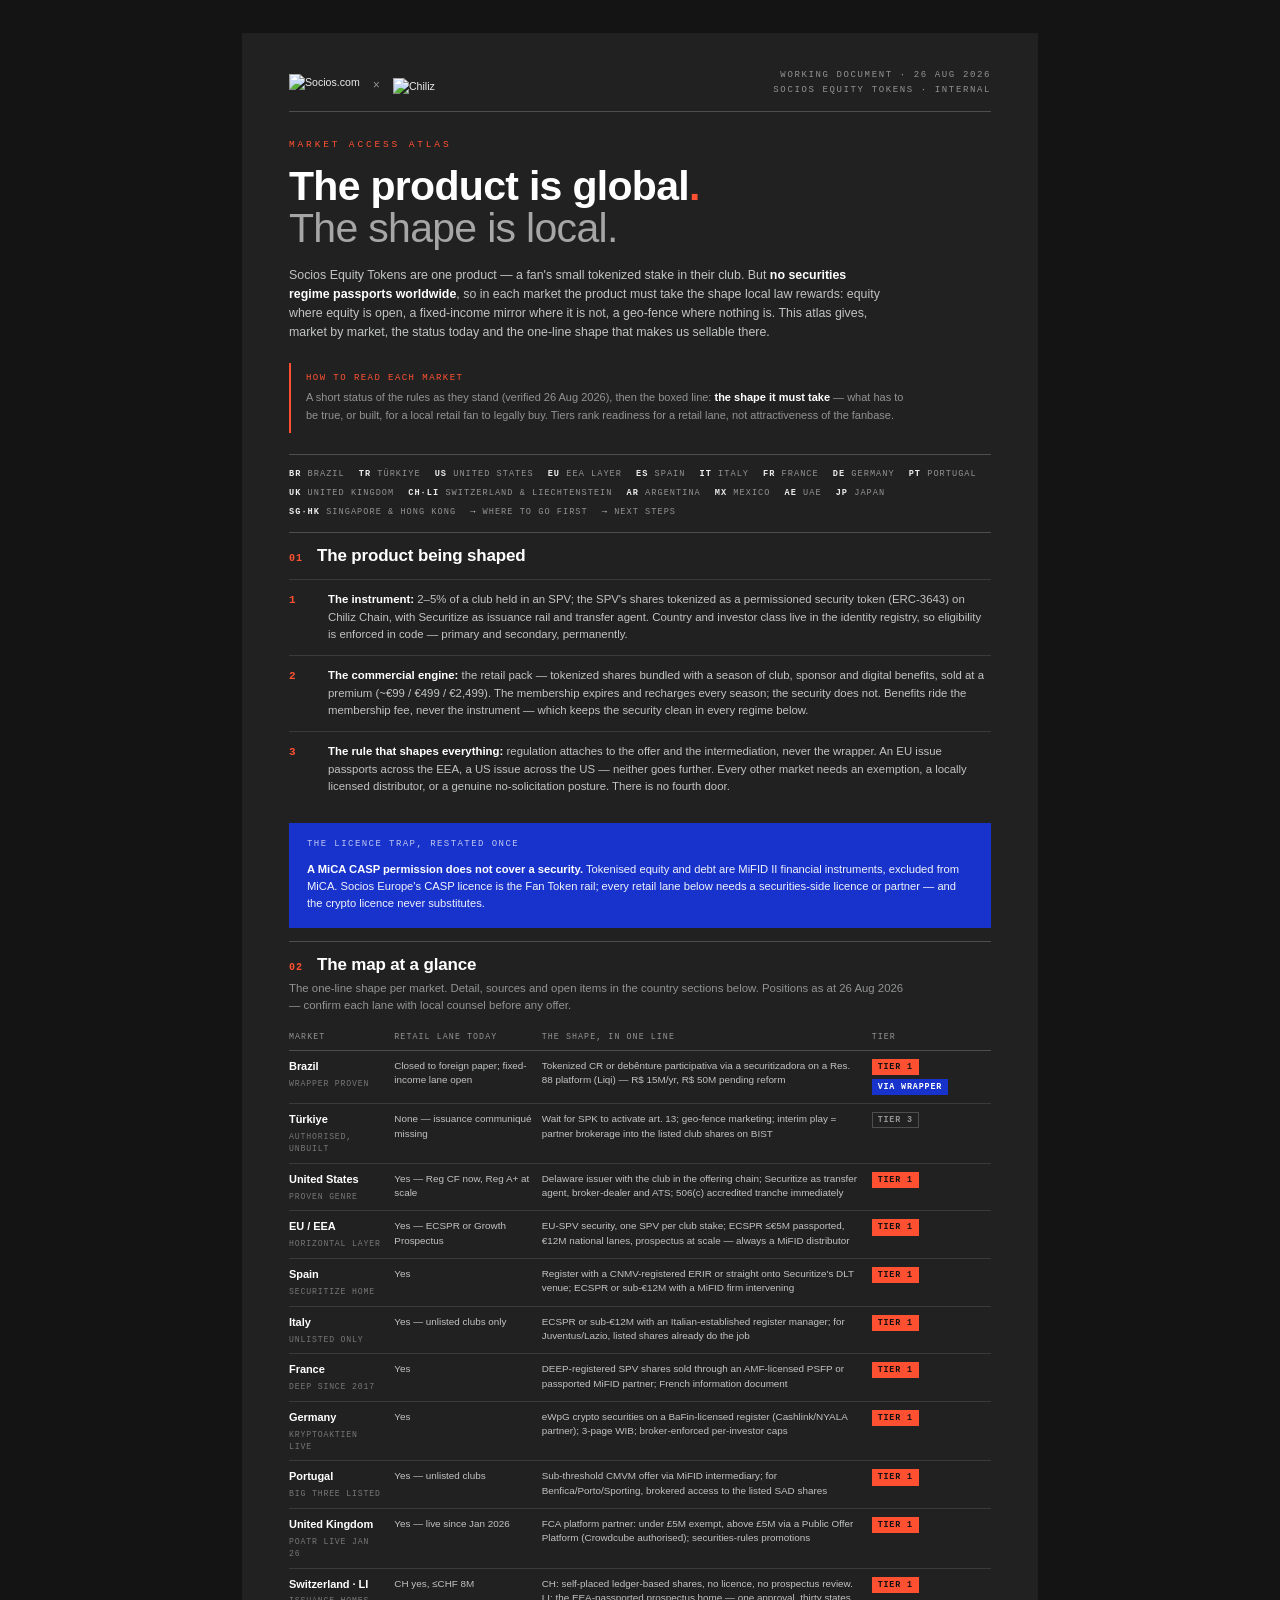
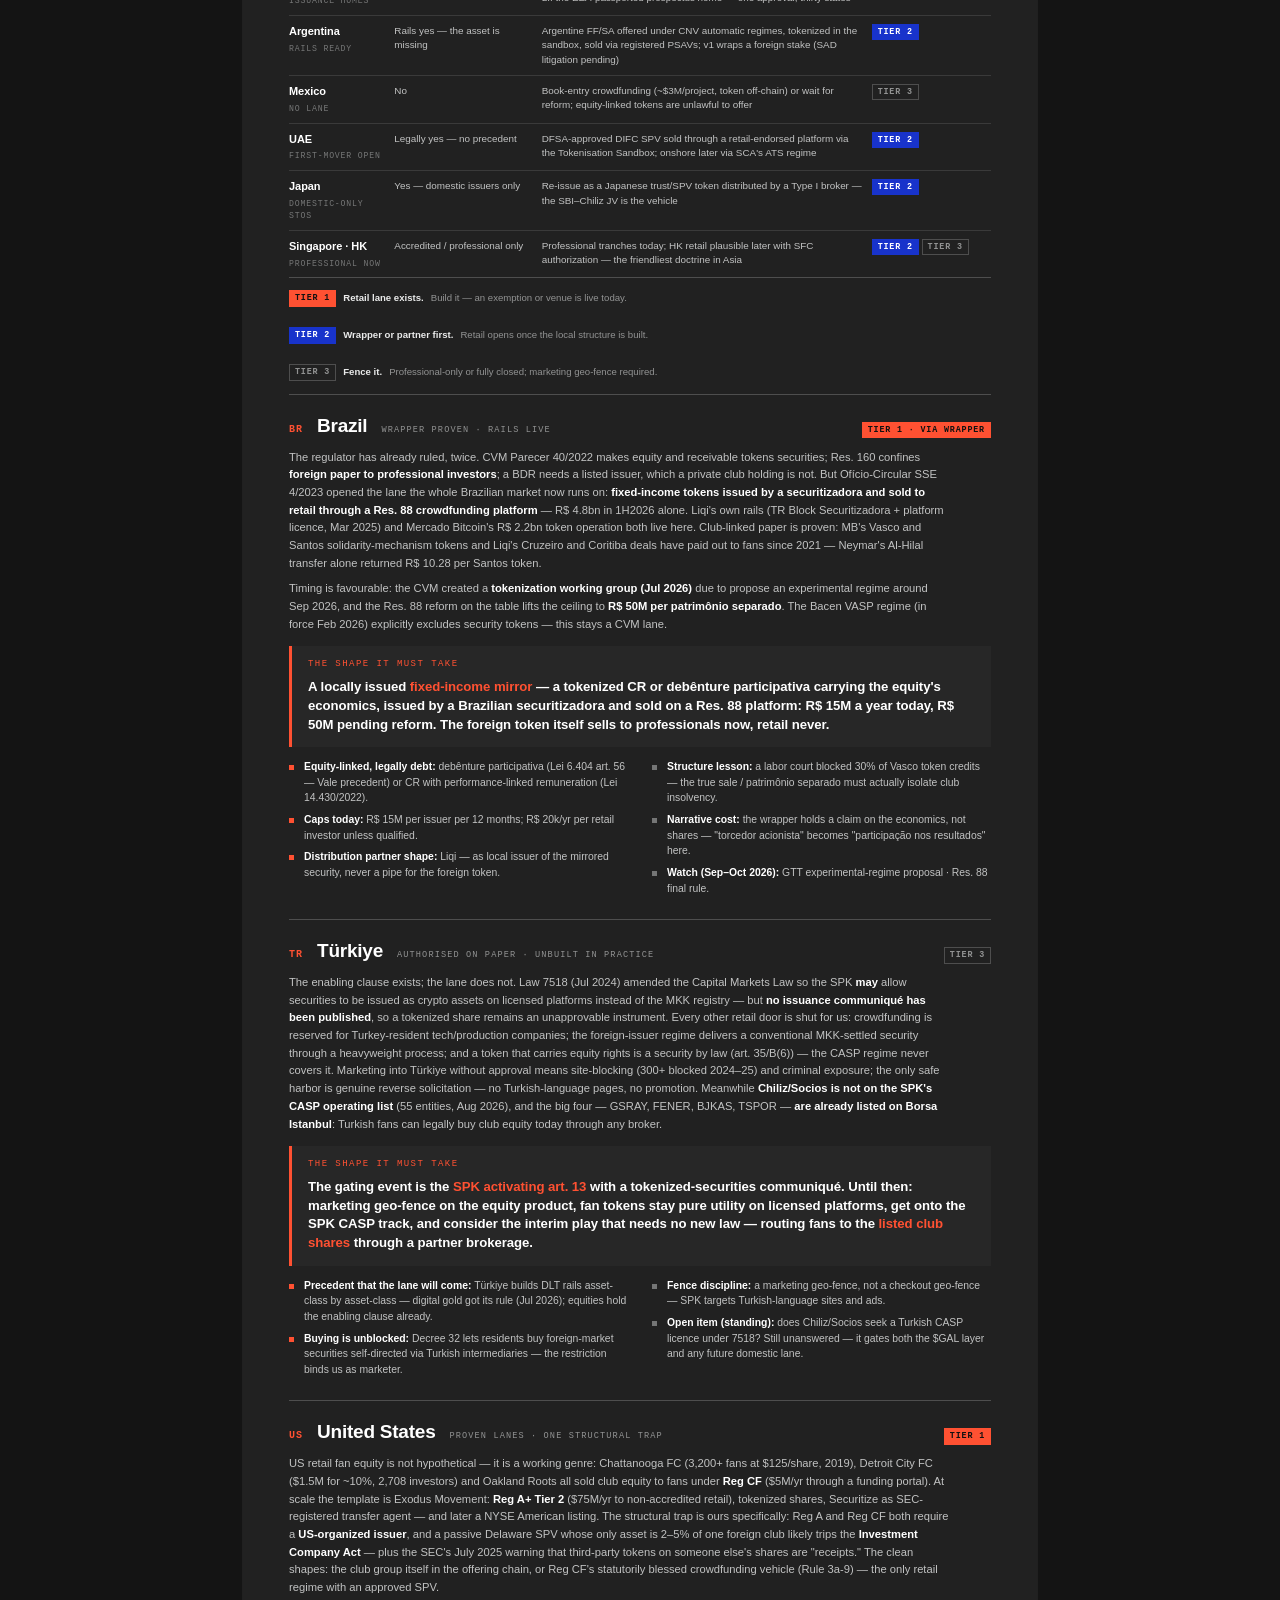
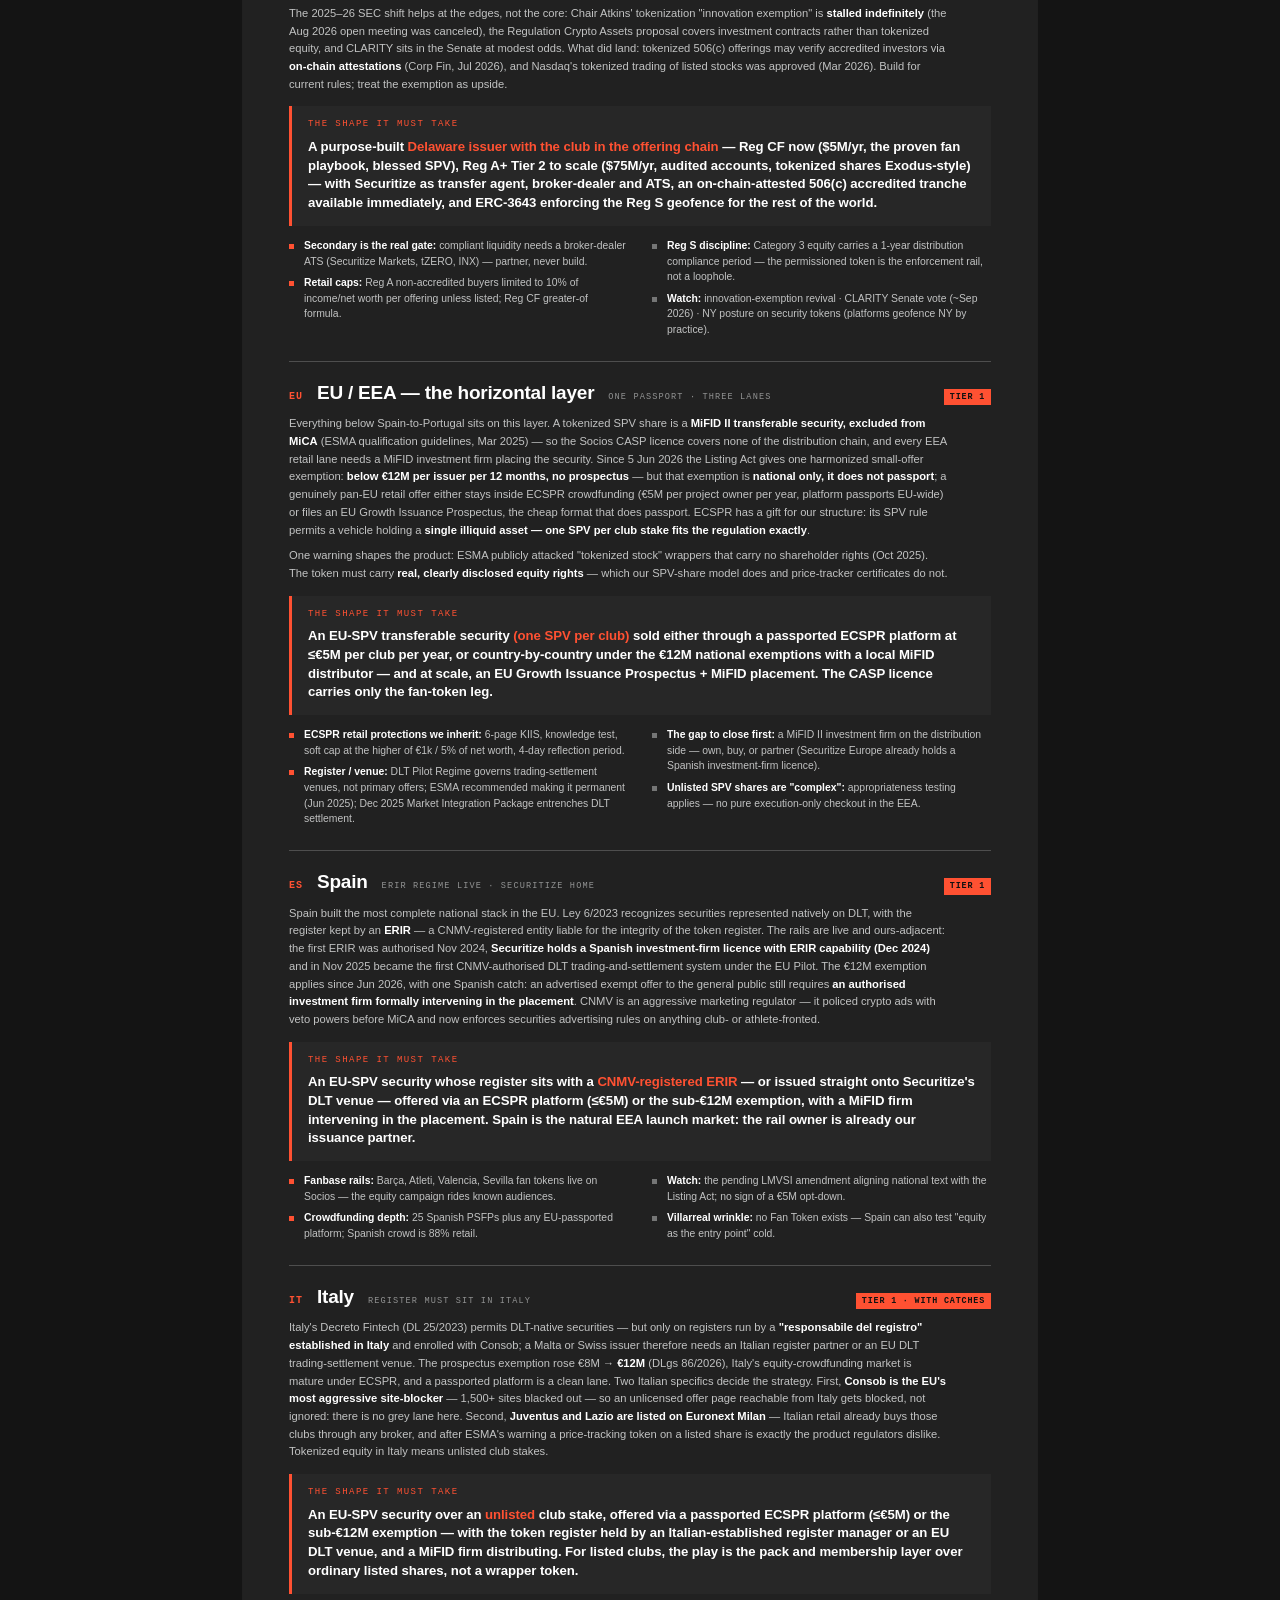
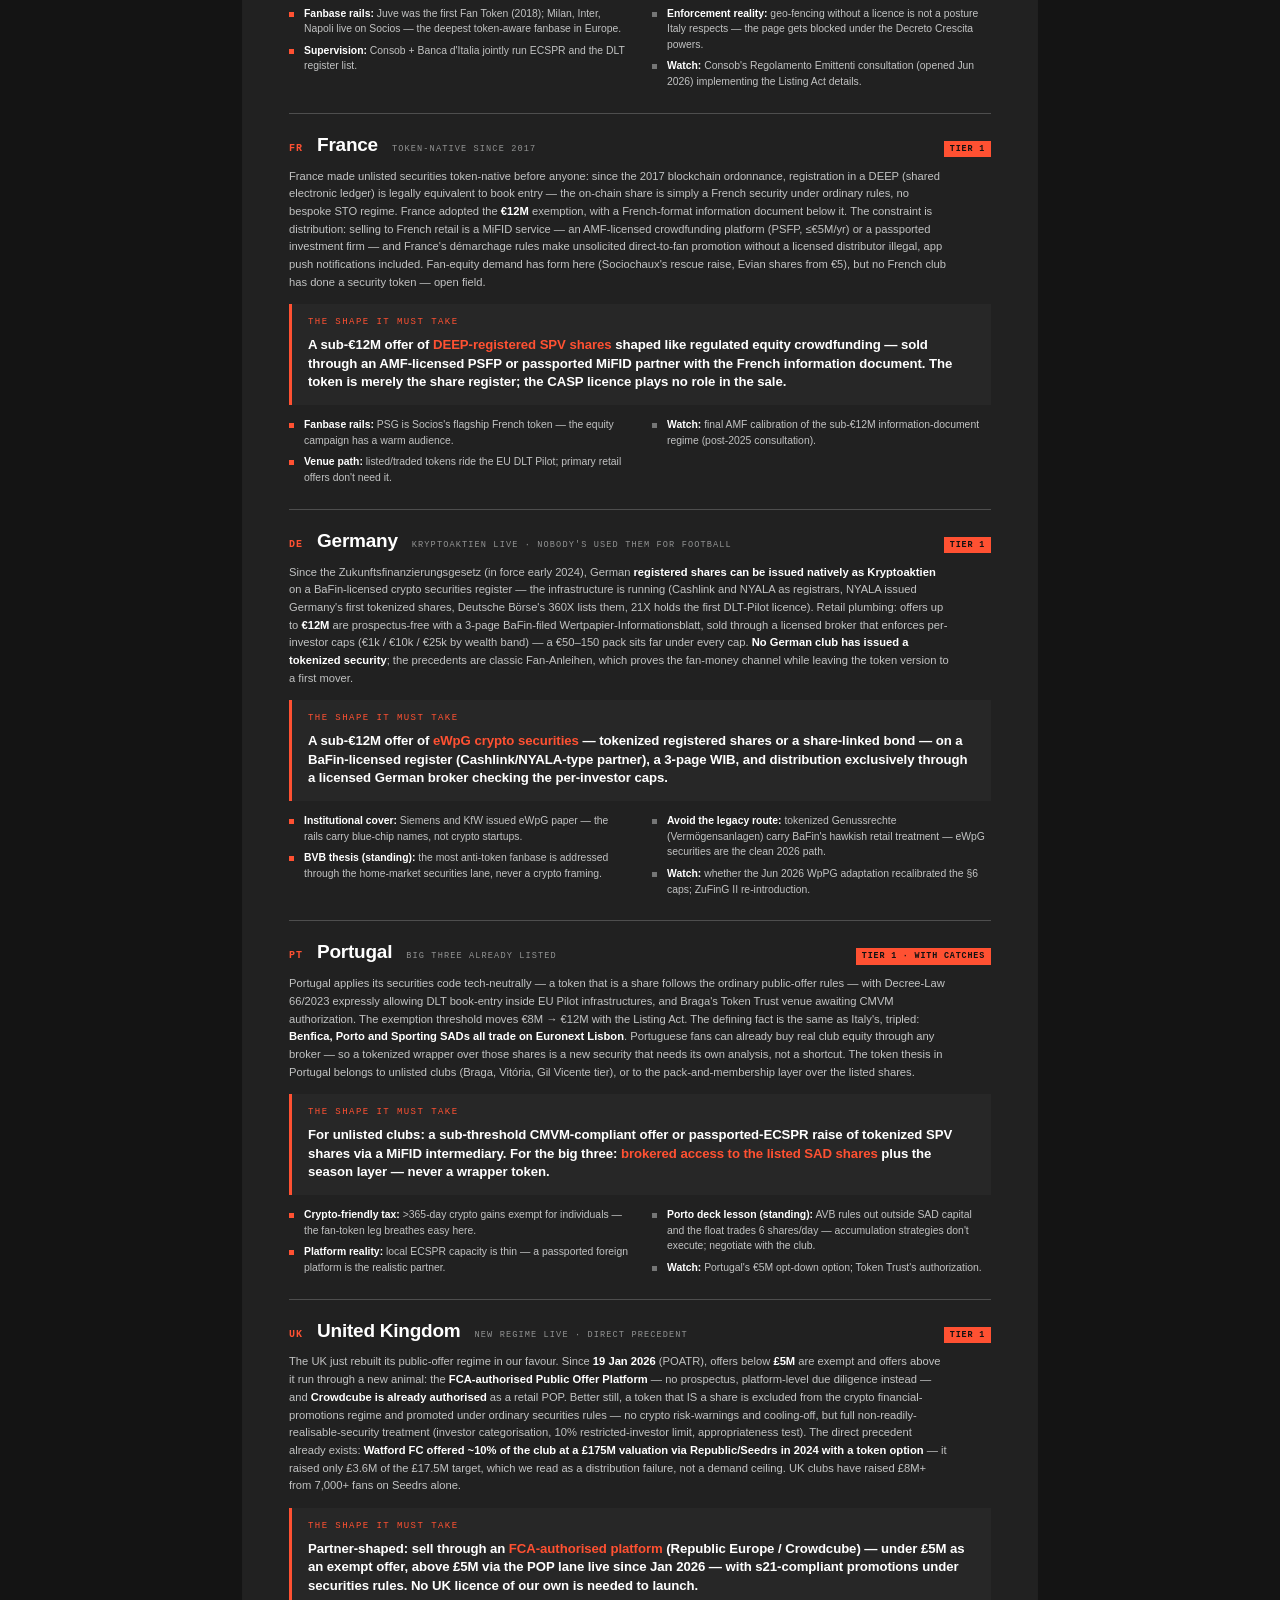
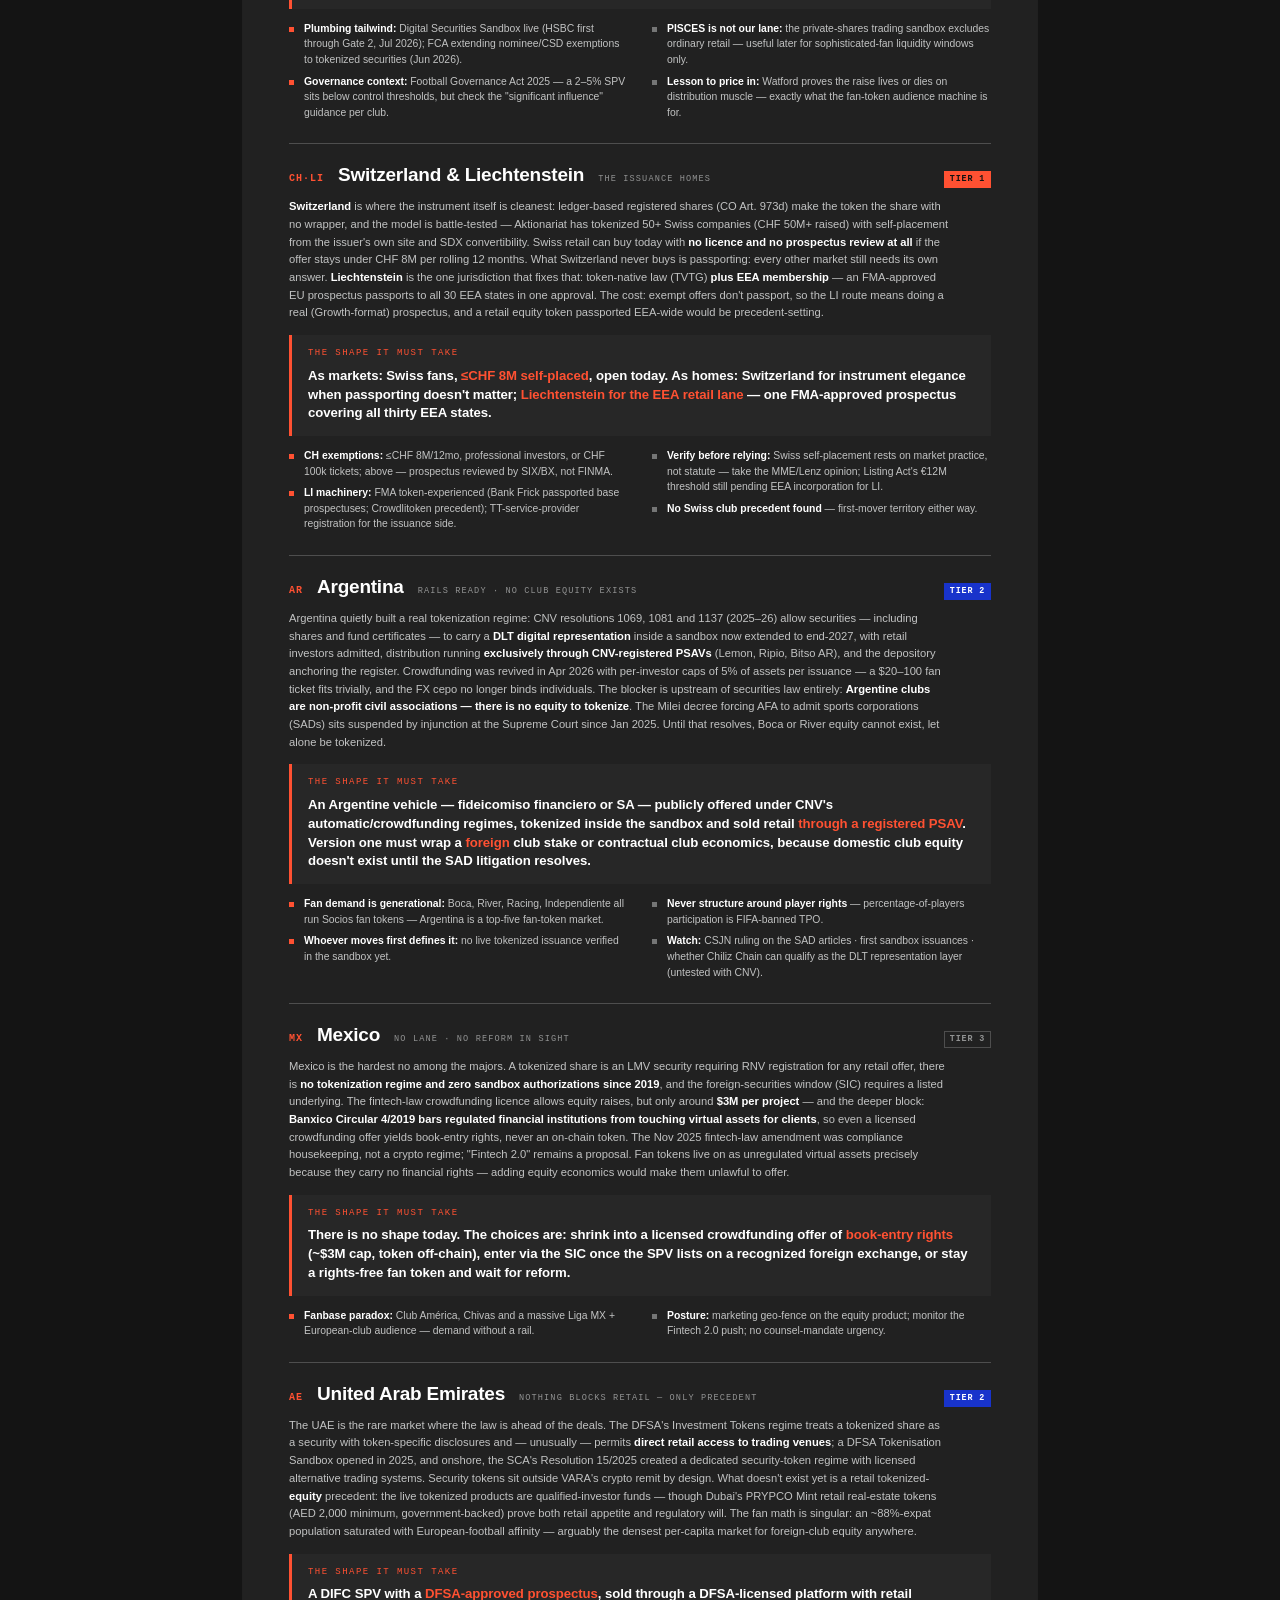
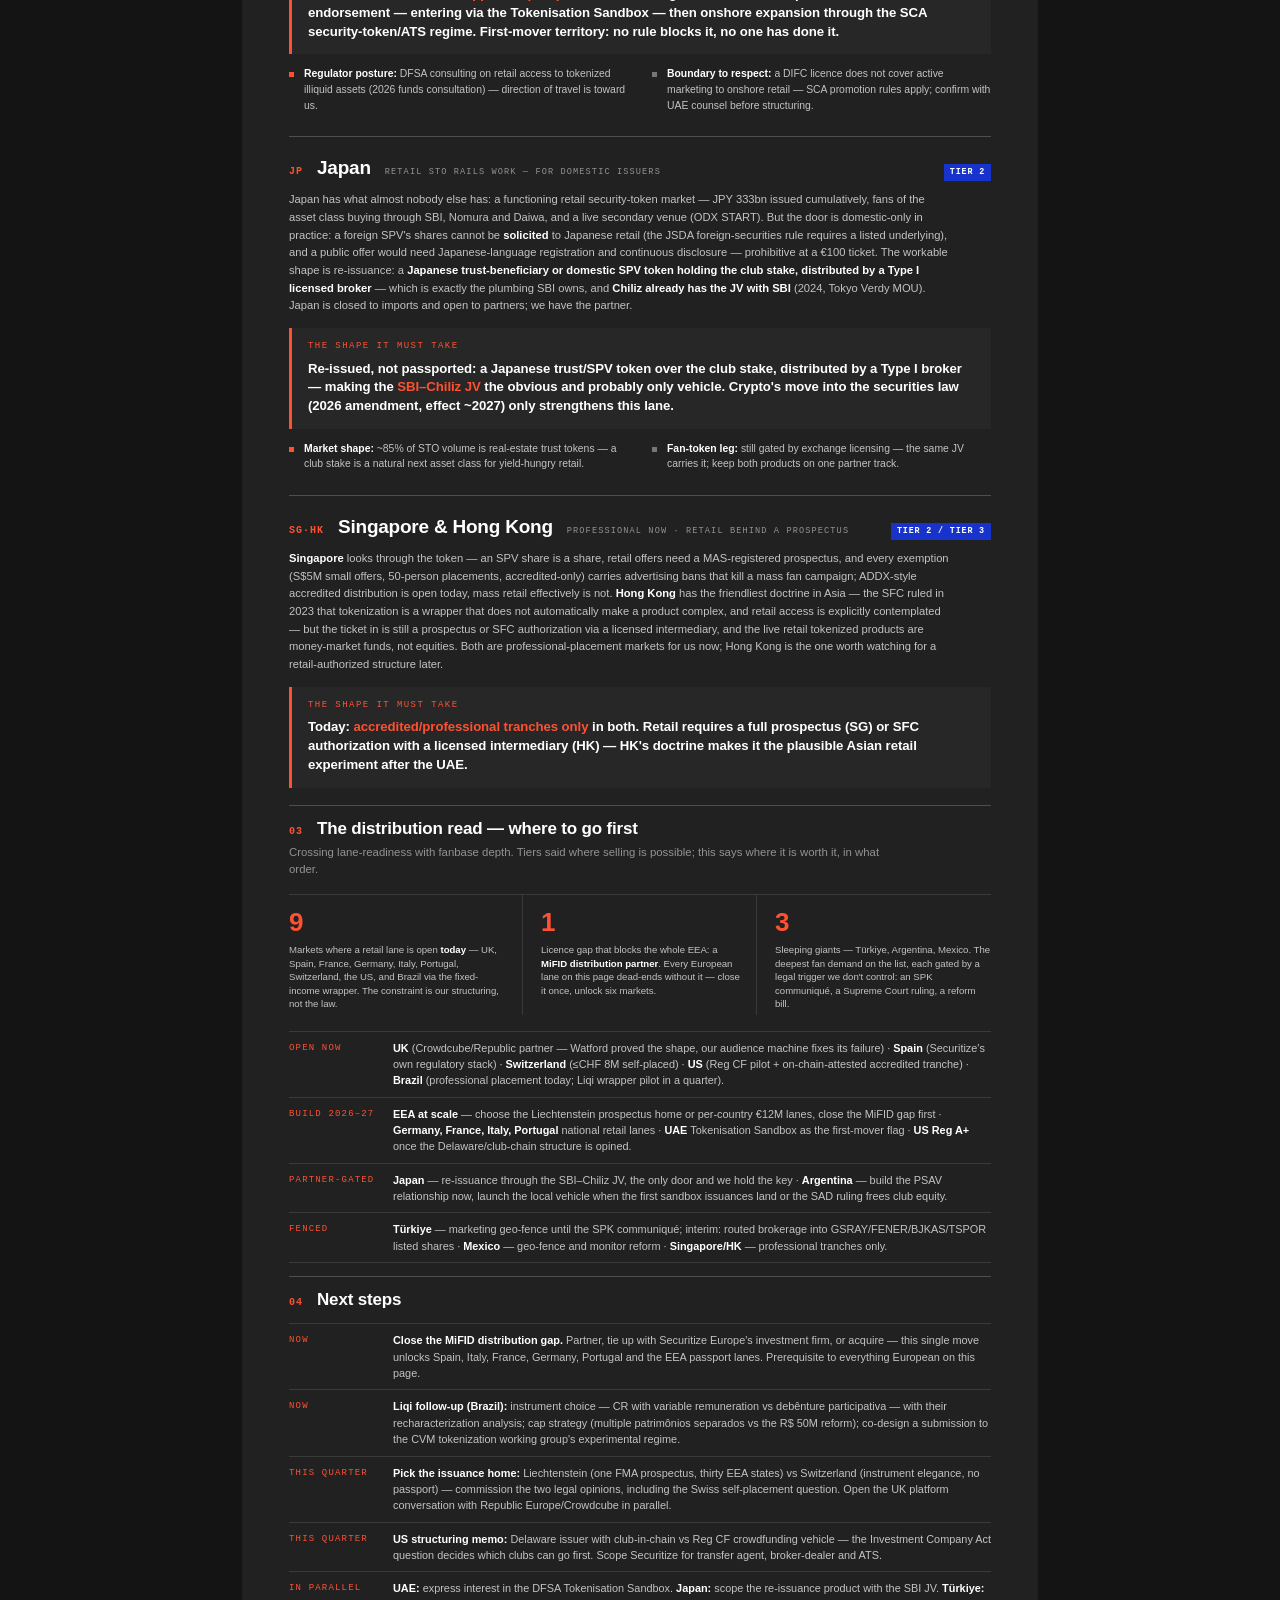
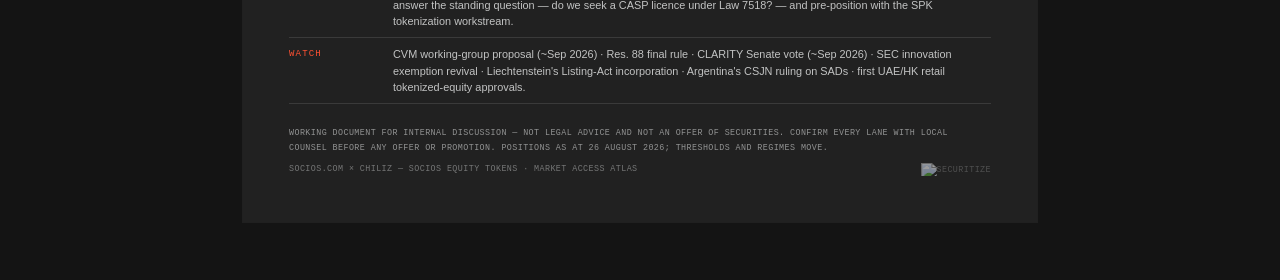
==== atlas.tpl.html @ 25858655 "feat: Socios Equity Tokens market access atlas 16-market regulatory atlas (verified 26 Aug 2026): st" ====
<!DOCTYPE html>
<html lang="en">
<head>
<meta charset="utf-8">
<meta name="viewport" content="width=device-width, initial-scale=1">
<title>Socios.com × Chiliz — Market Access Atlas · Socios Equity Tokens</title>
<meta name="description" content="Where Socios Equity Tokens can be sold, what shape the product must take in each market, and which markets to target first.">
<meta name="robots" content="noindex,nofollow">
<style>
/*__FONTFACE__*/
:root{
  --ground:#212121;
  --panel:#272727;
  --blue:#1833CB;
  --orange:#FF5132;
  --white:#FFFFFF;
  --paper:#EAEBEB;
  --dim:rgba(234,235,235,.80);
  --faint:rgba(234,235,235,.56);
  --mute:rgba(234,235,235,.42);
  --line:rgba(234,235,235,.22);
  --lineS:rgba(234,235,235,.12);
  --W:794px;
  --PAD:46px;
}
*{margin:0;padding:0;box-sizing:border-box}
html{background:#141414;scroll-behavior:smooth}
body{background:#141414;font-family:'Manrope',sans-serif;-webkit-font-smoothing:antialiased;
  color:var(--paper);font-size:10.6px;line-height:1.52;padding:34px 0 60px}
.doc{width:var(--W);margin:0 auto;background:var(--ground);padding:0 var(--PAD) 46px;
  box-shadow:0 0 0 1px rgba(255,255,255,.05)}

/* ---------- type ---------- */
.mono{font-family:'Space Mono',monospace}
.kick{font-family:'Space Mono',monospace;font-size:9.5px;letter-spacing:.30em;
  color:var(--orange);text-transform:uppercase}
h1{font-family:'Space Grotesk',sans-serif;font-weight:700;font-size:41px;line-height:1.02;
  letter-spacing:-.017em;color:var(--white);margin:14px 0 0}
h1 .thin{font-weight:500;opacity:.60}
h1 .dot{color:var(--orange)}
h2{font-family:'Space Grotesk',sans-serif;font-weight:700;font-size:17px;line-height:1.15;
  letter-spacing:-.01em;color:var(--white)}
h3{font-family:'Space Grotesk',sans-serif;font-weight:700;font-size:12.4px;color:var(--white);margin-bottom:5px}
.lead{font-size:12.4px;line-height:1.55;color:var(--dim);max-width:600px}
.lead b{color:var(--white);font-weight:600}
p{margin:0}
b,strong{color:var(--white);font-weight:600}
a{color:var(--orange);text-decoration:none}

/* ---------- header ---------- */
.top{display:flex;justify-content:space-between;align-items:flex-end;
  padding:34px 0 12px;border-bottom:1px solid var(--line)}
.lock{display:flex;align-items:center;gap:13px}
.lock img.socios{height:25px;display:block}
.lock .x{color:var(--faint);font-family:'Space Mono',monospace;font-size:12px}
.lock img.chz{height:16px;display:block}
.stamp{font-family:'Space Mono',monospace;font-size:9px;letter-spacing:.18em;
  color:var(--faint);text-transform:uppercase;text-align:right;line-height:1.7}
.hero{padding:26px 0 21px;border-bottom:1px solid var(--line)}
.hero .lead{margin-top:16px}
.askbox{margin-top:20px;border-left:2px solid var(--orange);padding:9px 0 9px 15px;
  font-size:11px;line-height:1.55;color:var(--faint);max-width:620px}
.askbox .who{font-family:'Space Mono',monospace;font-size:9px;letter-spacing:.16em;
  text-transform:uppercase;color:var(--orange);display:block;margin-bottom:4px}

/* contents strip */
.contents{padding:13px 0;border-bottom:1px solid var(--line);display:flex;flex-wrap:wrap;gap:6px 14px}
.contents a{font-family:'Space Mono',monospace;font-size:8.6px;letter-spacing:.12em;
  text-transform:uppercase;color:var(--faint)}
.contents a b{color:var(--paper);font-weight:600}
.contents a:hover{color:var(--orange)}

/* ---------- sections ---------- */
section{padding:13px 0;border-bottom:1px solid var(--line)}
.sec-head{break-after:avoid;display:flex;align-items:baseline;gap:14px;margin-bottom:13px}
.sec-n{font-family:'Space Mono',monospace;font-size:10px;color:var(--orange);
  letter-spacing:.10em;font-weight:700;flex:0 0 auto}
.sec-sub{font-size:11.4px;color:var(--faint);margin:-8px 0 16px;max-width:620px}

/* ledger rows */
.ledger{border-top:1px solid var(--lineS)}
.led{display:grid;grid-template-columns:26px 1fr;gap:13px;padding:11px 0;border-bottom:1px solid var(--lineS)}
.led:last-child{border-bottom:none}
.led-n{font-family:'Space Mono',monospace;font-size:11px;color:var(--orange);font-weight:700;padding-top:1px}
.led-b{font-size:11.4px;line-height:1.55;color:var(--dim)}
.led-b b{color:var(--white)}

/* two columns */
.two{display:grid;grid-template-columns:1fr 1fr;gap:0;border-top:1px solid var(--lineS)}
.two .col{padding:12px 20px 4px 0}
.two .col+.col{padding-left:24px;border-left:1px solid var(--lineS);padding-right:0}
.cap{font-family:'Space Mono',monospace;font-size:9px;letter-spacing:.16em;
  text-transform:uppercase;color:var(--orange);margin-bottom:9px}
.cap.blue{color:var(--paper);opacity:.55}
ul.tick{list-style:none}
ul.tick li{position:relative;padding-left:15px;margin-bottom:7px;font-size:10.9px;
  line-height:1.5;color:var(--dim)}
ul.tick li:before{content:"";position:absolute;left:0;top:6px;width:5px;height:5px;background:var(--orange)}
ul.tick.off li:before{background:var(--mute)}

/* callout */
.callout{margin-top:16px;background:var(--blue);color:#fff;padding:15px 18px;break-inside:avoid}
.callout .cap{color:rgba(255,255,255,.72)}
.callout p{font-size:11.2px;line-height:1.55;color:rgba(255,255,255,.94)}
.callout b{color:#fff}

/* ---------- market sections ---------- */
.mk-sec{padding:17px 0}
.mkhead{display:flex;align-items:baseline;justify-content:space-between;gap:14px;margin-bottom:4px}
.mkhead .l{display:flex;align-items:baseline;gap:14px}
.mk-cc{font-family:'Space Mono',monospace;font-size:10px;color:var(--orange);letter-spacing:.10em;font-weight:700}
.mk-name{font-family:'Space Grotesk',sans-serif;font-weight:700;font-size:19px;
  letter-spacing:-.012em;color:var(--white)}
.mk-tag{font-family:'Space Mono',monospace;font-size:8.6px;letter-spacing:.13em;
  text-transform:uppercase;color:var(--faint)}
.mk-status{font-size:11.2px;line-height:1.58;color:var(--dim);max-width:660px;margin-top:8px}
.mk-status b{color:var(--white)}
.mk-status+.mk-status{margin-top:8px}
/* the signature device: the shape box */
.shape{margin-top:13px;border-left:3px solid var(--orange);background:var(--panel);
  padding:12px 16px 13px;break-inside:avoid}
.shape .cap{margin-bottom:6px}
.shape p{font-family:'Space Grotesk',sans-serif;font-weight:700;font-size:13.2px;
  line-height:1.42;letter-spacing:-.005em;color:var(--white)}
.shape p .amp{color:var(--orange)}
.facts{display:grid;grid-template-columns:1fr 1fr;gap:0 24px;margin-top:12px}
.facts ul.tick li{margin-bottom:6px;font-size:10.4px}
.mk-open{margin-top:11px;font-size:10.2px;line-height:1.5;color:var(--faint)}
.mk-open b{color:var(--dim);font-weight:600}
.mk-open .w{font-family:'Space Mono',monospace;font-size:8.6px;letter-spacing:.14em;
  text-transform:uppercase;color:var(--orange);margin-right:8px}

/* ---------- matrix ---------- */
table{width:100%;border-collapse:collapse;table-layout:fixed}
thead th{font-family:'Space Mono',monospace;font-size:8.3px;letter-spacing:.13em;
  text-transform:uppercase;color:var(--faint);text-align:left;font-weight:400;
  padding:0 9px 7px 0;border-bottom:1px solid var(--line);vertical-align:bottom}
tbody td{font-variant-ligatures:none;padding:8px 9px 8px 0;border-bottom:1px solid var(--lineS);
  vertical-align:top;font-size:9.9px;line-height:1.44;color:var(--dim)}
tbody tr:last-child td{border-bottom:1px solid var(--line)}
td.mk{color:var(--white);font-weight:700;font-family:'Space Grotesk',sans-serif;font-size:11px;letter-spacing:-.005em}
td.mk span{display:block;font-family:'Space Mono',monospace;font-size:8.2px;font-weight:400;
  letter-spacing:.10em;color:var(--mute);text-transform:uppercase;margin-top:3px}
td.last{padding-right:0}
.tier{display:inline-block;font-family:'Space Mono',monospace;font-size:8.4px;letter-spacing:.10em;
  padding:2px 6px;text-transform:uppercase;font-weight:700;white-space:nowrap}
.t1{background:var(--orange);color:#111}
.t2{background:var(--blue);color:#fff}
.t3{background:transparent;color:var(--faint);box-shadow:inset 0 0 0 1px var(--line)}
.legend{display:flex;gap:20px;margin-top:12px;flex-wrap:wrap}
.legend div{font-size:9.6px;color:var(--faint);display:flex;gap:7px;align-items:center}
.legend b{color:var(--paper);font-weight:600}

/* panel + math strip */
.panel{background:var(--panel);padding:22px 24px;break-inside:avoid}
.panel h2{margin-bottom:4px}
.mathstrip{display:grid;grid-template-columns:repeat(3,1fr);border-top:1px solid var(--lineS);margin-top:13px}
.mathstrip .m{padding:14px 16px 4px 0;border-right:1px solid var(--lineS)}
.mathstrip .m:last-child{border-right:none;padding-right:0}
.mathstrip .m:not(:first-child){padding-left:18px}
.mathstrip .n{font-family:'Space Grotesk',sans-serif;font-weight:700;font-size:26px;line-height:1;
  color:var(--orange);letter-spacing:-.02em;font-variant-numeric:tabular-nums}
.mathstrip .l{font-size:9.6px;line-height:1.4;color:var(--dim);margin-top:8px}

/* next steps */
.steps{border-top:1px solid var(--lineS);margin-top:4px}
.step{display:grid;grid-template-columns:88px 1fr;gap:16px;padding:8px 0;border-bottom:1px solid var(--lineS)}
.step .w{font-family:'Space Mono',monospace;font-size:9px;letter-spacing:.13em;
  text-transform:uppercase;color:var(--orange);padding-top:2px}
.step .t{font-size:10.9px;line-height:1.5;color:var(--dim)}

/* footer */
footer{padding-top:9px;font-family:'Space Mono',monospace;font-size:8.4px;line-height:1.7;
  letter-spacing:.05em;color:var(--mute);text-transform:uppercase}
.sig{display:flex;justify-content:space-between;align-items:flex-end;margin-top:7px;gap:20px}
.sig img{height:13px;opacity:.55}
footer .warn{color:var(--faint)}

/* ---------- print ---------- */
@page{size:A4;margin:0}
@media print{
  html,body{background:var(--ground)}
  body{padding:0}
  .doc{width:210mm;box-shadow:none;padding:0 var(--PAD) 0}
  .panel,.callout,.two,.mathstrip,.led,.step,.legend,.steps,.shape,.facts{break-inside:avoid}
  h2,.sec-head,.mkhead{break-after:avoid}
  section{break-inside:auto}
  .contents{display:none}
  a{color:var(--orange)}
}
html,body,.doc{-webkit-print-color-adjust:exact;print-color-adjust:exact}

/* ---------- small screens ---------- */
@media screen and (max-width:860px){
  body{padding:0 0 30px}
  :root{--W:100%;--PAD:20px}
  .doc{box-shadow:none}
  h1{font-size:30px}
  .two,.facts{grid-template-columns:1fr}
  .two .col+.col{padding-left:0;border-left:none;border-top:1px solid var(--lineS)}
  .mathstrip{grid-template-columns:1fr}
  .mathstrip .m{border-right:none;border-bottom:1px solid var(--lineS);padding-left:0!important}
  .tablewrap{overflow-x:auto}
  .tablewrap table{min-width:700px}
}
</style>
</head>
<body>
<div class="doc">

  <div class="top">
    <div class="lock">
      <img class="socios" src="__SOCIOS__" alt="Socios.com">
      <span class="x">×</span>
      <img class="chz" src="__CHILIZ__" alt="Chiliz">
    </div>
    <div class="stamp">Working document · 26 Aug 2026<br>Socios Equity Tokens · Internal</div>
  </div>

  <div class="hero">
    <div class="kick">Market Access Atlas</div>
    <h1>The product is global<span class="dot">.</span><br><span class="thin">The shape is local.</span></h1>
    <p class="lead">Socios Equity Tokens are one product — a fan's small tokenized stake in their club. But <b>no securities regime passports worldwide</b>, so in each market the product must take the shape local law rewards: equity where equity is open, a fixed-income mirror where it is not, a geo-fence where nothing is. This atlas gives, market by market, the status today and the one-line shape that makes us sellable there.</p>
    <div class="askbox">
      <span class="who">How to read each market</span>
      A short status of the rules as they stand (verified 26 Aug 2026), then the boxed line: <b>the shape it must take</b> — what has to be true, or built, for a local retail fan to legally buy. Tiers rank readiness for a retail lane, not attractiveness of the fanbase.
    </div>
  </div>

  <div class="contents">
    <a href="#br"><b>BR</b> Brazil</a>
    <a href="#tr"><b>TR</b> Türkiye</a>
    <a href="#us"><b>US</b> United States</a>
    <a href="#eu"><b>EU</b> EEA layer</a>
    <a href="#es"><b>ES</b> Spain</a>
    <a href="#it"><b>IT</b> Italy</a>
    <a href="#fr"><b>FR</b> France</a>
    <a href="#de"><b>DE</b> Germany</a>
    <a href="#pt"><b>PT</b> Portugal</a>
    <a href="#uk"><b>UK</b> United Kingdom</a>
    <a href="#chli"><b>CH·LI</b> Switzerland &amp; Liechtenstein</a>
    <a href="#ar"><b>AR</b> Argentina</a>
    <a href="#mx"><b>MX</b> Mexico</a>
    <a href="#uae"><b>AE</b> UAE</a>
    <a href="#jp"><b>JP</b> Japan</a>
    <a href="#sghk"><b>SG·HK</b> Singapore &amp; Hong Kong</a>
    <a href="#ranking"><b>→</b> Where to go first</a>
    <a href="#steps"><b>→</b> Next steps</a>
  </div>

  <section>
    <div class="sec-head"><div class="sec-n">01</div><h2>The product being shaped</h2></div>
    <div class="ledger">
      <div class="led"><div class="led-n">1</div><div class="led-b"><b>The instrument:</b> 2–5% of a club held in an SPV; the SPV's shares tokenized as a permissioned security token (ERC-3643) on Chiliz Chain, with Securitize as issuance rail and transfer agent. Country and investor class live in the identity registry, so eligibility is enforced in code — primary and secondary, permanently.</div></div>
      <div class="led"><div class="led-n">2</div><div class="led-b"><b>The commercial engine:</b> the retail pack — tokenized shares bundled with a season of club, sponsor and digital benefits, sold at a premium (~€99 / €499 / €2,499). The membership expires and recharges every season; the security does not. Benefits ride the membership fee, never the instrument — which keeps the security clean in every regime below.</div></div>
      <div class="led"><div class="led-n">3</div><div class="led-b"><b>The rule that shapes everything:</b> regulation attaches to the offer and the intermediation, never the wrapper. An EU issue passports across the EEA, a US issue across the US — neither goes further. Every other market needs an exemption, a locally licensed distributor, or a genuine no-solicitation posture. There is no fourth door.</div></div>
    </div>
    <div class="callout">
      <div class="cap">The licence trap, restated once</div>
      <p><b>A MiCA CASP permission does not cover a security.</b> Tokenised equity and debt are MiFID II financial instruments, excluded from MiCA. Socios Europe's CASP licence is the Fan Token rail; every retail lane below needs a securities-side licence or partner — and the crypto licence never substitutes.</p>
    </div>
  </section>

  <section>
    <div class="sec-head"><div class="sec-n">02</div><h2>The map at a glance</h2></div>
    <p class="sec-sub">The one-line shape per market. Detail, sources and open items in the country sections below. Positions as at 26 Aug 2026 — confirm each lane with local counsel before any offer.</p>
    <div class="tablewrap">
    <table>
      <colgroup><col style="width:15%"><col style="width:21%"><col style="width:47%"><col style="width:17%"></colgroup>
      <thead><tr>
        <th>Market</th><th>Retail lane today</th><th>The shape, in one line</th><th class="last">Tier</th>
      </tr></thead>
      <tbody>
        <tr><td class="mk">Brazil<span>Wrapper proven</span></td><td>Closed to foreign paper; fixed-income lane open</td><td>Tokenized CR or debênture participativa via a securitizadora on a Res. 88 platform (Liqi) — R$ 15M/yr, R$ 50M pending reform</td><td class="last"><span class="tier t1">Tier 1</span><br><span class="tier t2" style="margin-top:4px">via wrapper</span></td></tr>
        <tr><td class="mk">Türkiye<span>Authorised, unbuilt</span></td><td>None — issuance communiqué missing</td><td>Wait for SPK to activate art. 13; geo-fence marketing; interim play = partner brokerage into the listed club shares on BIST</td><td class="last"><span class="tier t3">Tier 3</span></td></tr>
        <tr><td class="mk">United States<span>Proven genre</span></td><td>Yes — Reg CF now, Reg A+ at scale</td><td>Delaware issuer with the club in the offering chain; Securitize as transfer agent, broker-dealer and ATS; 506(&zwnj;c) accredited tranche immediately</td><td class="last"><span class="tier t1">Tier 1</span></td></tr>
        <tr><td class="mk">EU / EEA<span>Horizontal layer</span></td><td>Yes — ECSPR or Growth Prospectus</td><td>EU-SPV security, one SPV per club stake; ECSPR ≤€5M passported, €12M national lanes, prospectus at scale — always a MiFID distributor</td><td class="last"><span class="tier t1">Tier 1</span></td></tr>
        <tr><td class="mk">Spain<span>Securitize home</span></td><td>Yes</td><td>Register with a CNMV-registered ERIR or straight onto Securitize's DLT venue; ECSPR or sub-€12M with a MiFID firm intervening</td><td class="last"><span class="tier t1">Tier 1</span></td></tr>
        <tr><td class="mk">Italy<span>Unlisted only</span></td><td>Yes — unlisted clubs only</td><td>ECSPR or sub-€12M with an Italian-established register manager; for Juventus/Lazio, listed shares already do the job</td><td class="last"><span class="tier t1">Tier 1</span></td></tr>
        <tr><td class="mk">France<span>DEEP since 2017</span></td><td>Yes</td><td>DEEP-registered SPV shares sold through an AMF-licensed PSFP or passported MiFID partner; French information document</td><td class="last"><span class="tier t1">Tier 1</span></td></tr>
        <tr><td class="mk">Germany<span>Kryptoaktien live</span></td><td>Yes</td><td>eWpG crypto securities on a BaFin-licensed register (Cashlink/NYALA partner); 3-page WIB; broker-enforced per-investor caps</td><td class="last"><span class="tier t1">Tier 1</span></td></tr>
        <tr><td class="mk">Portugal<span>Big three listed</span></td><td>Yes — unlisted clubs</td><td>Sub-threshold CMVM offer via MiFID intermediary; for Benfica/Porto/Sporting, brokered access to the listed SAD shares</td><td class="last"><span class="tier t1">Tier 1</span></td></tr>
        <tr><td class="mk">United Kingdom<span>POATR live Jan 26</span></td><td>Yes — live since Jan 2026</td><td>FCA platform partner: under £5M exempt, above £5M via a Public Offer Platform (Crowdcube authorised); securities-rules promotions</td><td class="last"><span class="tier t1">Tier 1</span></td></tr>
        <tr><td class="mk">Switzerland · LI<span>Issuance homes</span></td><td>CH yes, ≤CHF 8M</td><td>CH: self-placed ledger-based shares, no licence, no prospectus review. LI: the EEA-passported prospectus home — one approval, thirty states</td><td class="last"><span class="tier t1">Tier 1</span></td></tr>
        <tr><td class="mk">Argentina<span>Rails ready</span></td><td>Rails yes — the asset is missing</td><td>Argentine FF/SA offered under CNV automatic regimes, tokenized in the sandbox, sold via registered PSAVs; v1 wraps a foreign stake (SAD litigation pending)</td><td class="last"><span class="tier t2">Tier 2</span></td></tr>
        <tr><td class="mk">Mexico<span>No lane</span></td><td>No</td><td>Book-entry crowdfunding (~$3M/project, token off-chain) or wait for reform; equity-linked tokens are unlawful to offer</td><td class="last"><span class="tier t3">Tier 3</span></td></tr>
        <tr><td class="mk">UAE<span>First-mover open</span></td><td>Legally yes — no precedent</td><td>DFSA-approved DIFC SPV sold through a retail-endorsed platform via the Tokenisation Sandbox; onshore later via SCA's ATS regime</td><td class="last"><span class="tier t2">Tier 2</span></td></tr>
        <tr><td class="mk">Japan<span>Domestic-only STOs</span></td><td>Yes — domestic issuers only</td><td>Re-issue as a Japanese trust/SPV token distributed by a Type I broker — the SBI–Chiliz JV is the vehicle</td><td class="last"><span class="tier t2">Tier 2</span></td></tr>
        <tr><td class="mk">Singapore · HK<span>Professional now</span></td><td>Accredited / professional only</td><td>Professional tranches today; HK retail plausible later with SFC authorization — the friendliest doctrine in Asia</td><td class="last"><span class="tier t2">Tier 2</span>&nbsp;<span class="tier t3">Tier 3</span></td></tr>
      </tbody>
    </table>
    </div>
    <div class="legend">
      <div><span class="tier t1">Tier 1</span> <b>Retail lane exists.</b> Build it — an exemption or venue is live today.</div>
      <div><span class="tier t2">Tier 2</span> <b>Wrapper or partner first.</b> Retail opens once the local structure is built.</div>
      <div><span class="tier t3">Tier 3</span> <b>Fence it.</b> Professional-only or fully closed; marketing geo-fence required.</div>
    </div>
  </section>

  <!-- ==================== MARKETS ==================== -->

  <section class="mk-sec" id="br">
    <div class="mkhead">
      <div class="l"><span class="mk-cc">BR</span><span class="mk-name">Brazil</span><span class="mk-tag">Wrapper proven · rails live</span></div>
      <span class="tier t1">Tier 1 · via wrapper</span>
    </div>
    <p class="mk-status">The regulator has already ruled, twice. CVM Parecer 40/2022 makes equity and receivable tokens securities; Res. 160 confines <b>foreign paper to professional investors</b>; a BDR needs a listed issuer, which a private club holding is not. But Ofício-Circular SSE 4/2023 opened the lane the whole Brazilian market now runs on: <b>fixed-income tokens issued by a securitizadora and sold to retail through a Res. 88 crowdfunding platform</b> — R$ 4.8bn in 1H2026 alone. Liqi's own rails (TR Block Securitizadora + platform licence, Mar 2025) and Mercado Bitcoin's R$ 2.2bn token operation both live here. Club-linked paper is proven: MB's Vasco and Santos solidarity-mechanism tokens and Liqi's Cruzeiro and Coritiba deals have paid out to fans since 2021 — Neymar's Al-Hilal transfer alone returned R$ 10.28 per Santos token.</p>
    <p class="mk-status">Timing is favourable: the CVM created a <b>tokenization working group (Jul 2026)</b> due to propose an experimental regime around Sep 2026, and the Res. 88 reform on the table lifts the ceiling to <b>R$ 50M per patrimônio separado</b>. The Bacen VASP regime (in force Feb 2026) explicitly excludes security tokens — this stays a CVM lane.</p>
    <div class="shape">
      <div class="cap">The shape it must take</div>
      <p>A locally issued <span class="amp">fixed-income mirror</span> — a tokenized CR or debênture participativa carrying the equity's economics, issued by a Brazilian securitizadora and sold on a Res. 88 platform: R$ 15M a year today, R$ 50M pending reform. The foreign token itself sells to professionals now, retail never.</p>
    </div>
    <div class="facts">
      <ul class="tick">
        <li><b>Equity-linked, legally debt:</b> debênture participativa (Lei 6.404 art. 56 — Vale precedent) or CR with performance-linked remuneration (Lei 14.430/2022).</li>
        <li><b>Caps today:</b> R$ 15M per issuer per 12 months; R$ 20k/yr per retail investor unless qualified.</li>
        <li><b>Distribution partner shape:</b> Liqi — as local issuer of the mirrored security, never a pipe for the foreign token.</li>
      </ul>
      <ul class="tick off">
        <li><b>Structure lesson:</b> a labor court blocked 30% of Vasco token credits — the true sale / patrimônio separado must actually isolate club insolvency.</li>
        <li><b>Narrative cost:</b> the wrapper holds a claim on the economics, not shares — "torcedor acionista" becomes "participação nos resultados" here.</li>
        <li><b>Watch (Sep–Oct 2026):</b> GTT experimental-regime proposal · Res. 88 final rule.</li>
      </ul>
    </div>
  </section>
  <section class="mk-sec" id="tr">
    <div class="mkhead">
      <div class="l"><span class="mk-cc">TR</span><span class="mk-name">Türkiye</span><span class="mk-tag">Authorised on paper · unbuilt in practice</span></div>
      <span class="tier t3">Tier 3</span>
    </div>
    <p class="mk-status">The enabling clause exists; the lane does not. Law 7518 (Jul 2024) amended the Capital Markets Law so the SPK <b>may</b> allow securities to be issued as crypto assets on licensed platforms instead of the MKK registry — but <b>no issuance communiqué has been published</b>, so a tokenized share remains an unapprovable instrument. Every other retail door is shut for us: crowdfunding is reserved for Turkey-resident tech/production companies; the foreign-issuer regime delivers a conventional MKK-settled security through a heavyweight process; and a token that carries equity rights is a security by law (art. 35/B(6)) — the CASP regime never covers it. Marketing into Türkiye without approval means site-blocking (300+ blocked 2024–25) and criminal exposure; the only safe harbor is genuine reverse solicitation — no Turkish-language pages, no promotion. Meanwhile <b>Chiliz/Socios is not on the SPK's CASP operating list</b> (55 entities, Aug 2026), and the big four — GSRAY, FENER, BJKAS, TSPOR — <b>are already listed on Borsa Istanbul</b>: Turkish fans can legally buy club equity today through any broker.</p>
    <div class="shape">
      <div class="cap">The shape it must take</div>
      <p>The gating event is the <span class="amp">SPK activating art. 13</span> with a tokenized-securities communiqué. Until then: marketing geo-fence on the equity product, fan tokens stay pure utility on licensed platforms, get onto the SPK CASP track, and consider the interim play that needs no new law — routing fans to the <span class="amp">listed club shares</span> through a partner brokerage.</p>
    </div>
    <div class="facts">
      <ul class="tick">
        <li><b>Precedent that the lane will come:</b> Türkiye builds DLT rails asset-class by asset-class — digital gold got its rule (Jul 2026); equities hold the enabling clause already.</li>
        <li><b>Buying is unblocked:</b> Decree 32 lets residents buy foreign-market securities self-directed via Turkish intermediaries — the restriction binds us as marketer.</li>
      </ul>
      <ul class="tick off">
        <li><b>Fence discipline:</b> a marketing geo-fence, not a checkout geo-fence — SPK targets Turkish-language sites and ads.</li>
        <li><b>Open item (standing):</b> does Chiliz/Socios seek a Turkish CASP licence under 7518? Still unanswered — it gates both the $GAL layer and any future domestic lane.</li>
      </ul>
    </div>
  </section>
  <section class="mk-sec" id="us">
    <div class="mkhead">
      <div class="l"><span class="mk-cc">US</span><span class="mk-name">United States</span><span class="mk-tag">Proven lanes · one structural trap</span></div>
      <span class="tier t1">Tier 1</span>
    </div>
    <p class="mk-status">US retail fan equity is not hypothetical — it is a working genre: Chattanooga FC (3,200+ fans at $125/share, 2019), Detroit City FC ($1.5M for ~10%, 2,708 investors) and Oakland Roots all sold club equity to fans under <b>Reg CF</b> ($5M/yr through a funding portal). At scale the template is Exodus Movement: <b>Reg A+ Tier 2</b> ($75M/yr to non-accredited retail), tokenized shares, Securitize as SEC-registered transfer agent — and later a NYSE American listing. The structural trap is ours specifically: Reg A and Reg CF both require a <b>US-organized issuer</b>, and a passive Delaware SPV whose only asset is 2–5% of one foreign club likely trips the <b>Investment Company Act</b> — plus the SEC's July 2025 warning that third-party tokens on someone else's shares are "receipts." The clean shapes: the club group itself in the offering chain, or Reg CF's statutorily blessed crowdfunding vehicle (Rule 3a-9) — the only retail regime with an approved SPV.</p>
    <p class="mk-status">The 2025–26 SEC shift helps at the edges, not the core: Chair Atkins' tokenization "innovation exemption" is <b>stalled indefinitely</b> (the Aug 2026 open meeting was canceled), the Regulation Crypto Assets proposal covers investment contracts rather than tokenized equity, and CLARITY sits in the Senate at modest odds. What did land: tokenized 506(c) offerings may verify accredited investors via <b>on-chain attestations</b> (Corp Fin, Jul 2026), and Nasdaq's tokenized trading of listed stocks was approved (Mar 2026). Build for current rules; treat the exemption as upside.</p>
    <div class="shape">
      <div class="cap">The shape it must take</div>
      <p>A purpose-built <span class="amp">Delaware issuer with the club in the offering chain</span> — Reg CF now ($5M/yr, the proven fan playbook, blessed SPV), Reg A+ Tier 2 to scale ($75M/yr, audited accounts, tokenized shares Exodus-style) — with Securitize as transfer agent, broker-dealer and ATS, an on-chain-attested 506(c) accredited tranche available immediately, and ERC-3643 enforcing the Reg S geofence for the rest of the world.</p>
    </div>
    <div class="facts">
      <ul class="tick">
        <li><b>Secondary is the real gate:</b> compliant liquidity needs a broker-dealer ATS (Securitize Markets, tZERO, INX) — partner, never build.</li>
        <li><b>Retail caps:</b> Reg A non-accredited buyers limited to 10% of income/net worth per offering unless listed; Reg CF greater-of formula.</li>
      </ul>
      <ul class="tick off">
        <li><b>Reg S discipline:</b> Category 3 equity carries a 1-year distribution compliance period — the permissioned token is the enforcement rail, not a loophole.</li>
        <li><b>Watch:</b> innovation-exemption revival · CLARITY Senate vote (~Sep 2026) · NY posture on security tokens (platforms geofence NY by practice).</li>
      </ul>
    </div>
  </section>
  <section class="mk-sec" id="eu">
    <div class="mkhead">
      <div class="l"><span class="mk-cc">EU</span><span class="mk-name">EU / EEA — the horizontal layer</span><span class="mk-tag">One passport · three lanes</span></div>
      <span class="tier t1">Tier 1</span>
    </div>
    <p class="mk-status">Everything below Spain-to-Portugal sits on this layer. A tokenized SPV share is a <b>MiFID II transferable security, excluded from MiCA</b> (ESMA qualification guidelines, Mar 2025) — so the Socios CASP licence covers none of the distribution chain, and every EEA retail lane needs a MiFID investment firm placing the security. Since 5 Jun 2026 the Listing Act gives one harmonized small-offer exemption: <b>below €12M per issuer per 12 months, no prospectus</b> — but that exemption is <b>national only, it does not passport</b>; a genuinely pan-EU retail offer either stays inside ECSPR crowdfunding (€5M per project owner per year, platform passports EU-wide) or files an EU Growth Issuance Prospectus, the cheap format that does passport. ECSPR has a gift for our structure: its SPV rule permits a vehicle holding a <b>single illiquid asset — one SPV per club stake fits the regulation exactly</b>.</p>
    <p class="mk-status">One warning shapes the product: ESMA publicly attacked "tokenized stock" wrappers that carry no shareholder rights (Oct 2025). The token must carry <b>real, clearly disclosed equity rights</b> — which our SPV-share model does and price-tracker certificates do not.</p>
    <div class="shape">
      <div class="cap">The shape it must take</div>
      <p>An EU-SPV transferable security <span class="amp">(one SPV per club)</span> sold either through a passported ECSPR platform at ≤€5M per club per year, or country-by-country under the €12M national exemptions with a local MiFID distributor — and at scale, an EU Growth Issuance Prospectus + MiFID placement. The CASP licence carries only the fan-token leg.</p>
    </div>
    <div class="facts">
      <ul class="tick">
        <li><b>ECSPR retail protections we inherit:</b> 6-page KIIS, knowledge test, soft cap at the higher of €1k / 5% of net worth, 4-day reflection period.</li>
        <li><b>Register / venue:</b> DLT Pilot Regime governs trading-settlement venues, not primary offers; ESMA recommended making it permanent (Jun 2025); Dec 2025 Market Integration Package entrenches DLT settlement.</li>
      </ul>
      <ul class="tick off">
        <li><b>The gap to close first:</b> a MiFID II investment firm on the distribution side — own, buy, or partner (Securitize Europe already holds a Spanish investment-firm licence).</li>
        <li><b>Unlisted SPV shares are "complex":</b> appropriateness testing applies — no pure execution-only checkout in the EEA.</li>
      </ul>
    </div>
  </section>

  <section class="mk-sec" id="es">
    <div class="mkhead">
      <div class="l"><span class="mk-cc">ES</span><span class="mk-name">Spain</span><span class="mk-tag">ERIR regime live · Securitize home</span></div>
      <span class="tier t1">Tier 1</span>
    </div>
    <p class="mk-status">Spain built the most complete national stack in the EU. Ley 6/2023 recognizes securities represented natively on DLT, with the register kept by an <b>ERIR</b> — a CNMV-registered entity liable for the integrity of the token register. The rails are live and ours-adjacent: the first ERIR was authorised Nov 2024, <b>Securitize holds a Spanish investment-firm licence with ERIR capability (Dec 2024)</b> and in Nov 2025 became the first CNMV-authorised DLT trading-and-settlement system under the EU Pilot. The €12M exemption applies since Jun 2026, with one Spanish catch: an advertised exempt offer to the general public still requires <b>an authorised investment firm formally intervening in the placement</b>. CNMV is an aggressive marketing regulator — it policed crypto ads with veto powers before MiCA and now enforces securities advertising rules on anything club- or athlete-fronted.</p>
    <div class="shape">
      <div class="cap">The shape it must take</div>
      <p>An EU-SPV security whose register sits with a <span class="amp">CNMV-registered ERIR</span> — or issued straight onto Securitize's DLT venue — offered via an ECSPR platform (≤€5M) or the sub-€12M exemption, with a MiFID firm intervening in the placement. Spain is the natural EEA launch market: the rail owner is already our issuance partner.</p>
    </div>
    <div class="facts">
      <ul class="tick">
        <li><b>Fanbase rails:</b> Barça, Atleti, Valencia, Sevilla fan tokens live on Socios — the equity campaign rides known audiences.</li>
        <li><b>Crowdfunding depth:</b> 25 Spanish PSFPs plus any EU-passported platform; Spanish crowd is 88% retail.</li>
      </ul>
      <ul class="tick off">
        <li><b>Watch:</b> the pending LMVSI amendment aligning national text with the Listing Act; no sign of a €5M opt-down.</li>
        <li><b>Villarreal wrinkle:</b> no Fan Token exists — Spain can also test "equity as the entry point" cold.</li>
      </ul>
    </div>
  </section>
  <section class="mk-sec" id="it">
    <div class="mkhead">
      <div class="l"><span class="mk-cc">IT</span><span class="mk-name">Italy</span><span class="mk-tag">Register must sit in Italy</span></div>
      <span class="tier t1">Tier 1 · with catches</span>
    </div>
    <p class="mk-status">Italy's Decreto Fintech (DL 25/2023) permits DLT-native securities — but only on registers run by a <b>"responsabile del registro" established in Italy</b> and enrolled with Consob; a Malta or Swiss issuer therefore needs an Italian register partner or an EU DLT trading-settlement venue. The prospectus exemption rose €8M → <b>€12M</b> (DLgs 86/2026), Italy's equity-crowdfunding market is mature under ECSPR, and a passported platform is a clean lane. Two Italian specifics decide the strategy. First, <b>Consob is the EU's most aggressive site-blocker</b> — 1,500+ sites blacked out — so an unlicensed offer page reachable from Italy gets blocked, not ignored: there is no grey lane here. Second, <b>Juventus and Lazio are listed on Euronext Milan</b> — Italian retail already buys those clubs through any broker, and after ESMA's warning a price-tracking token on a listed share is exactly the product regulators dislike. Tokenized equity in Italy means unlisted club stakes.</p>
    <div class="shape">
      <div class="cap">The shape it must take</div>
      <p>An EU-SPV security over an <span class="amp">unlisted</span> club stake, offered via a passported ECSPR platform (≤€5M) or the sub-€12M exemption — with the token register held by an Italian-established register manager or an EU DLT venue, and a MiFID firm distributing. For listed clubs, the play is the pack and membership layer over ordinary listed shares, not a wrapper token.</p>
    </div>
    <div class="facts">
      <ul class="tick">
        <li><b>Fanbase rails:</b> Juve was the first Fan Token (2018); Milan, Inter, Napoli live on Socios — the deepest token-aware fanbase in Europe.</li>
        <li><b>Supervision:</b> Consob + Banca d'Italia jointly run ECSPR and the DLT register list.</li>
      </ul>
      <ul class="tick off">
        <li><b>Enforcement reality:</b> geo-fencing without a licence is not a posture Italy respects — the page gets blocked under the Decreto Crescita powers.</li>
        <li><b>Watch:</b> Consob's Regolamento Emittenti consultation (opened Jun 2026) implementing the Listing Act details.</li>
      </ul>
    </div>
  </section>
  <section class="mk-sec" id="fr">
    <div class="mkhead">
      <div class="l"><span class="mk-cc">FR</span><span class="mk-name">France</span><span class="mk-tag">Token-native since 2017</span></div>
      <span class="tier t1">Tier 1</span>
    </div>
    <p class="mk-status">France made unlisted securities token-native before anyone: since the 2017 blockchain ordonnance, registration in a DEEP (shared electronic ledger) is legally equivalent to book entry — the on-chain share is simply a French security under ordinary rules, no bespoke STO regime. France adopted the <b>€12M</b> exemption, with a French-format information document below it. The constraint is distribution: selling to French retail is a MiFID service — an AMF-licensed crowdfunding platform (PSFP, ≤€5M/yr) or a passported investment firm — and France's démarchage rules make unsolicited direct-to-fan promotion without a licensed distributor illegal, app push notifications included. Fan-equity demand has form here (Sociochaux's rescue raise, Evian shares from €5), but no French club has done a security token — open field.</p>
    <div class="shape">
      <div class="cap">The shape it must take</div>
      <p>A sub-€12M offer of <span class="amp">DEEP-registered SPV shares</span> shaped like regulated equity crowdfunding — sold through an AMF-licensed PSFP or passported MiFID partner with the French information document. The token is merely the share register; the CASP licence plays no role in the sale.</p>
    </div>
    <div class="facts">
      <ul class="tick">
        <li><b>Fanbase rails:</b> PSG is Socios's flagship French token — the equity campaign has a warm audience.</li>
        <li><b>Venue path:</b> listed/traded tokens ride the EU DLT Pilot; primary retail offers don't need it.</li>
      </ul>
      <ul class="tick off">
        <li><b>Watch:</b> final AMF calibration of the sub-€12M information-document regime (post-2025 consultation).</li>
      </ul>
    </div>
  </section>
  <section class="mk-sec" id="de">
    <div class="mkhead">
      <div class="l"><span class="mk-cc">DE</span><span class="mk-name">Germany</span><span class="mk-tag">Kryptoaktien live · nobody's used them for football</span></div>
      <span class="tier t1">Tier 1</span>
    </div>
    <p class="mk-status">Since the Zukunftsfinanzierungsgesetz (in force early 2024), German <b>registered shares can be issued natively as Kryptoaktien</b> on a BaFin-licensed crypto securities register — the infrastructure is running (Cashlink and NYALA as registrars, NYALA issued Germany's first tokenized shares, Deutsche Börse's 360X lists them, 21X holds the first DLT-Pilot licence). Retail plumbing: offers up to <b>€12M</b> are prospectus-free with a 3-page BaFin-filed Wertpapier-Informationsblatt, sold through a licensed broker that enforces per-investor caps (€1k / €10k / €25k by wealth band) — a €50–150 pack sits far under every cap. <b>No German club has issued a tokenized security</b>; the precedents are classic Fan-Anleihen, which proves the fan-money channel while leaving the token version to a first mover.</p>
    <div class="shape">
      <div class="cap">The shape it must take</div>
      <p>A sub-€12M offer of <span class="amp">eWpG crypto securities</span> — tokenized registered shares or a share-linked bond — on a BaFin-licensed register (Cashlink/NYALA-type partner), a 3-page WIB, and distribution exclusively through a licensed German broker checking the per-investor caps.</p>
    </div>
    <div class="facts">
      <ul class="tick">
        <li><b>Institutional cover:</b> Siemens and KfW issued eWpG paper — the rails carry blue-chip names, not crypto startups.</li>
        <li><b>BVB thesis (standing):</b> the most anti-token fanbase is addressed through the home-market securities lane, never a crypto framing.</li>
      </ul>
      <ul class="tick off">
        <li><b>Avoid the legacy route:</b> tokenized Genussrechte (Vermögensanlagen) carry BaFin's hawkish retail treatment — eWpG securities are the clean 2026 path.</li>
        <li><b>Watch:</b> whether the Jun 2026 WpPG adaptation recalibrated the §6 caps; ZuFinG II re-introduction.</li>
      </ul>
    </div>
  </section>
  <section class="mk-sec" id="pt">
    <div class="mkhead">
      <div class="l"><span class="mk-cc">PT</span><span class="mk-name">Portugal</span><span class="mk-tag">Big three already listed</span></div>
      <span class="tier t1">Tier 1 · with catches</span>
    </div>
    <p class="mk-status">Portugal applies its securities code tech-neutrally — a token that is a share follows the ordinary public-offer rules — with Decree-Law 66/2023 expressly allowing DLT book-entry inside EU Pilot infrastructures, and Braga's Token Trust venue awaiting CMVM authorization. The exemption threshold moves €8M → €12M with the Listing Act. The defining fact is the same as Italy's, tripled: <b>Benfica, Porto and Sporting SADs all trade on Euronext Lisbon</b>. Portuguese fans can already buy real club equity through any broker — so a tokenized wrapper over those shares is a new security that needs its own analysis, not a shortcut. The token thesis in Portugal belongs to unlisted clubs (Braga, Vitória, Gil Vicente tier), or to the pack-and-membership layer over the listed shares.</p>
    <div class="shape">
      <div class="cap">The shape it must take</div>
      <p>For unlisted clubs: a sub-threshold CMVM-compliant offer or passported-ECSPR raise of tokenized SPV shares via a MiFID intermediary. For the big three: <span class="amp">brokered access to the listed SAD shares</span> plus the season layer — never a wrapper token.</p>
    </div>
    <div class="facts">
      <ul class="tick">
        <li><b>Crypto-friendly tax:</b> &gt;365-day crypto gains exempt for individuals — the fan-token leg breathes easy here.</li>
        <li><b>Platform reality:</b> local ECSPR capacity is thin — a passported foreign platform is the realistic partner.</li>
      </ul>
      <ul class="tick off">
        <li><b>Porto deck lesson (standing):</b> AVB rules out outside SAD capital and the float trades 6 shares/day — accumulation strategies don't execute; negotiate with the club.</li>
        <li><b>Watch:</b> Portugal's €5M opt-down option; Token Trust's authorization.</li>
      </ul>
    </div>
  </section>
  <section class="mk-sec" id="uk">
    <div class="mkhead">
      <div class="l"><span class="mk-cc">UK</span><span class="mk-name">United Kingdom</span><span class="mk-tag">New regime live · direct precedent</span></div>
      <span class="tier t1">Tier 1</span>
    </div>
    <p class="mk-status">The UK just rebuilt its public-offer regime in our favour. Since <b>19 Jan 2026</b> (POATR), offers below <b>£5M</b> are exempt and offers above it run through a new animal: the <b>FCA-authorised Public Offer Platform</b> — no prospectus, platform-level due diligence instead — and <b>Crowdcube is already authorised</b> as a retail POP. Better still, a token that IS a share is excluded from the crypto financial-promotions regime and promoted under ordinary securities rules — no crypto risk-warnings and cooling-off, but full non-readily-realisable-security treatment (investor categorisation, 10% restricted-investor limit, appropriateness test). The direct precedent already exists: <b>Watford FC offered ~10% of the club at a £175M valuation via Republic/Seedrs in 2024 with a token option</b> — it raised only £3.6M of the £17.5M target, which we read as a distribution failure, not a demand ceiling. UK clubs have raised £8M+ from 7,000+ fans on Seedrs alone.</p>
    <div class="shape">
      <div class="cap">The shape it must take</div>
      <p>Partner-shaped: sell through an <span class="amp">FCA-authorised platform</span> (Republic Europe / Crowdcube) — under £5M as an exempt offer, above £5M via the POP lane live since Jan 2026 — with s21-compliant promotions under securities rules. No UK licence of our own is needed to launch.</p>
    </div>
    <div class="facts">
      <ul class="tick">
        <li><b>Plumbing tailwind:</b> Digital Securities Sandbox live (HSBC first through Gate 2, Jul 2026); FCA extending nominee/CSD exemptions to tokenized securities (Jun 2026).</li>
        <li><b>Governance context:</b> Football Governance Act 2025 — a 2–5% SPV sits below control thresholds, but check the "significant influence" guidance per club.</li>
      </ul>
      <ul class="tick off">
        <li><b>PISCES is not our lane:</b> the private-shares trading sandbox excludes ordinary retail — useful later for sophisticated-fan liquidity windows only.</li>
        <li><b>Lesson to price in:</b> Watford proves the raise lives or dies on distribution muscle — exactly what the fan-token audience machine is for.</li>
      </ul>
    </div>
  </section>
  <section class="mk-sec" id="chli">
    <div class="mkhead">
      <div class="l"><span class="mk-cc">CH·LI</span><span class="mk-name">Switzerland &amp; Liechtenstein</span><span class="mk-tag">The issuance homes</span></div>
      <span class="tier t1">Tier 1</span>
    </div>
    <p class="mk-status"><b>Switzerland</b> is where the instrument itself is cleanest: ledger-based registered shares (CO Art. 973d) make the token the share with no wrapper, and the model is battle-tested — Aktionariat has tokenized 50+ Swiss companies (CHF 50M+ raised) with self-placement from the issuer's own site and SDX convertibility. Swiss retail can buy today with <b>no licence and no prospectus review at all</b> if the offer stays under CHF 8M per rolling 12 months. What Switzerland never buys is passporting: every other market still needs its own answer. <b>Liechtenstein</b> is the one jurisdiction that fixes that: token-native law (TVTG) <b>plus EEA membership</b> — an FMA-approved EU prospectus passports to all 30 EEA states in one approval. The cost: exempt offers don't passport, so the LI route means doing a real (Growth-format) prospectus, and a retail equity token passported EEA-wide would be precedent-setting.</p>
    <div class="shape">
      <div class="cap">The shape it must take</div>
      <p>As markets: Swiss fans, <span class="amp">≤CHF 8M self-placed</span>, open today. As homes: Switzerland for instrument elegance when passporting doesn't matter; <span class="amp">Liechtenstein for the EEA retail lane</span> — one FMA-approved prospectus covering all thirty EEA states.</p>
    </div>
    <div class="facts">
      <ul class="tick">
        <li><b>CH exemptions:</b> ≤CHF 8M/12mo, professional investors, or CHF 100k tickets; above — prospectus reviewed by SIX/BX, not FINMA.</li>
        <li><b>LI machinery:</b> FMA token-experienced (Bank Frick passported base prospectuses; Crowdlitoken precedent); TT-service-provider registration for the issuance side.</li>
      </ul>
      <ul class="tick off">
        <li><b>Verify before relying:</b> Swiss self-placement rests on market practice, not statute — take the MME/Lenz opinion; Listing Act's €12M threshold still pending EEA incorporation for LI.</li>
        <li><b>No Swiss club precedent found</b> — first-mover territory either way.</li>
      </ul>
    </div>
  </section>
  <section class="mk-sec" id="ar">
    <div class="mkhead">
      <div class="l"><span class="mk-cc">AR</span><span class="mk-name">Argentina</span><span class="mk-tag">Rails ready · no club equity exists</span></div>
      <span class="tier t2">Tier 2</span>
    </div>
    <p class="mk-status">Argentina quietly built a real tokenization regime: CNV resolutions 1069, 1081 and 1137 (2025–26) allow securities — including shares and fund certificates — to carry a <b>DLT digital representation</b> inside a sandbox now extended to end-2027, with retail investors admitted, distribution running <b>exclusively through CNV-registered PSAVs</b> (Lemon, Ripio, Bitso AR), and the depository anchoring the register. Crowdfunding was revived in Apr 2026 with per-investor caps of 5% of assets per issuance — a $20–100 fan ticket fits trivially, and the FX cepo no longer binds individuals. The blocker is upstream of securities law entirely: <b>Argentine clubs are non-profit civil associations — there is no equity to tokenize</b>. The Milei decree forcing AFA to admit sports corporations (SADs) sits suspended by injunction at the Supreme Court since Jan 2025. Until that resolves, Boca or River equity cannot exist, let alone be tokenized.</p>
    <div class="shape">
      <div class="cap">The shape it must take</div>
      <p>An Argentine vehicle — fideicomiso financiero or SA — publicly offered under CNV's automatic/crowdfunding regimes, tokenized inside the sandbox and sold retail <span class="amp">through a registered PSAV</span>. Version one must wrap a <span class="amp">foreign</span> club stake or contractual club economics, because domestic club equity doesn't exist until the SAD litigation resolves.</p>
    </div>
    <div class="facts">
      <ul class="tick">
        <li><b>Fan demand is generational:</b> Boca, River, Racing, Independiente all run Socios fan tokens — Argentina is a top-five fan-token market.</li>
        <li><b>Whoever moves first defines it:</b> no live tokenized issuance verified in the sandbox yet.</li>
      </ul>
      <ul class="tick off">
        <li><b>Never structure around player rights</b> — percentage-of-players participation is FIFA-banned TPO.</li>
        <li><b>Watch:</b> CSJN ruling on the SAD articles · first sandbox issuances · whether Chiliz Chain can qualify as the DLT representation layer (untested with CNV).</li>
      </ul>
    </div>
  </section>
  <section class="mk-sec" id="mx">
    <div class="mkhead">
      <div class="l"><span class="mk-cc">MX</span><span class="mk-name">Mexico</span><span class="mk-tag">No lane · no reform in sight</span></div>
      <span class="tier t3">Tier 3</span>
    </div>
    <p class="mk-status">Mexico is the hardest no among the majors. A tokenized share is an LMV security requiring RNV registration for any retail offer, there is <b>no tokenization regime and zero sandbox authorizations since 2019</b>, and the foreign-securities window (SIC) requires a listed underlying. The fintech-law crowdfunding licence allows equity raises, but only around <b>$3M per project</b> — and the deeper block: <b>Banxico Circular 4/2019 bars regulated financial institutions from touching virtual assets for clients</b>, so even a licensed crowdfunding offer yields book-entry rights, never an on-chain token. The Nov 2025 fintech-law amendment was compliance housekeeping, not a crypto regime; "Fintech 2.0" remains a proposal. Fan tokens live on as unregulated virtual assets precisely because they carry no financial rights — adding equity economics would make them unlawful to offer.</p>
    <div class="shape">
      <div class="cap">The shape it must take</div>
      <p>There is no shape today. The choices are: shrink into a licensed crowdfunding offer of <span class="amp">book-entry rights</span> (~$3M cap, token off-chain), enter via the SIC once the SPV lists on a recognized foreign exchange, or stay a rights-free fan token and wait for reform.</p>
    </div>
    <div class="facts">
      <ul class="tick">
        <li><b>Fanbase paradox:</b> Club América, Chivas and a massive Liga MX + European-club audience — demand without a rail.</li>
      </ul>
      <ul class="tick off">
        <li><b>Posture:</b> marketing geo-fence on the equity product; monitor the Fintech 2.0 push; no counsel-mandate urgency.</li>
      </ul>
    </div>
  </section>
  <section class="mk-sec" id="uae">
    <div class="mkhead">
      <div class="l"><span class="mk-cc">AE</span><span class="mk-name">United Arab Emirates</span><span class="mk-tag">Nothing blocks retail — only precedent</span></div>
      <span class="tier t2">Tier 2</span>
    </div>
    <p class="mk-status">The UAE is the rare market where the law is ahead of the deals. The DFSA's Investment Tokens regime treats a tokenized share as a security with token-specific disclosures and — unusually — permits <b>direct retail access to trading venues</b>; a DFSA Tokenisation Sandbox opened in 2025, and onshore, the SCA's Resolution 15/2025 created a dedicated security-token regime with licensed alternative trading systems. Security tokens sit outside VARA's crypto remit by design. What doesn't exist yet is a retail tokenized-<b>equity</b> precedent: the live tokenized products are qualified-investor funds — though Dubai's PRYPCO Mint retail real-estate tokens (AED 2,000 minimum, government-backed) prove both retail appetite and regulatory will. The fan math is singular: an ~88%-expat population saturated with European-football affinity — arguably the densest per-capita market for foreign-club equity anywhere.</p>
    <div class="shape">
      <div class="cap">The shape it must take</div>
      <p>A DIFC SPV with a <span class="amp">DFSA-approved prospectus</span>, sold through a DFSA-licensed platform with retail endorsement — entering via the Tokenisation Sandbox — then onshore expansion through the SCA security-token/ATS regime. First-mover territory: no rule blocks it, no one has done it.</p>
    </div>
    <div class="facts">
      <ul class="tick">
        <li><b>Regulator posture:</b> DFSA consulting on retail access to tokenized illiquid assets (2026 funds consultation) — direction of travel is toward us.</li>
      </ul>
      <ul class="tick off">
        <li><b>Boundary to respect:</b> a DIFC licence does not cover active marketing to onshore retail — SCA promotion rules apply; confirm with UAE counsel before structuring.</li>
      </ul>
    </div>
  </section>

  <section class="mk-sec" id="jp">
    <div class="mkhead">
      <div class="l"><span class="mk-cc">JP</span><span class="mk-name">Japan</span><span class="mk-tag">Retail STO rails work — for domestic issuers</span></div>
      <span class="tier t2">Tier 2</span>
    </div>
    <p class="mk-status">Japan has what almost nobody else has: a functioning retail security-token market — JPY 333bn issued cumulatively, fans of the asset class buying through SBI, Nomura and Daiwa, and a live secondary venue (ODX START). But the door is domestic-only in practice: a foreign SPV's shares cannot be <b>solicited</b> to Japanese retail (the JSDA foreign-securities rule requires a listed underlying), and a public offer would need Japanese-language registration and continuous disclosure — prohibitive at a €100 ticket. The workable shape is re-issuance: a <b>Japanese trust-beneficiary or domestic SPV token holding the club stake, distributed by a Type I licensed broker</b> — which is exactly the plumbing SBI owns, and <b>Chiliz already has the JV with SBI</b> (2024, Tokyo Verdy MOU). Japan is closed to imports and open to partners; we have the partner.</p>
    <div class="shape">
      <div class="cap">The shape it must take</div>
      <p>Re-issued, not passported: a Japanese trust/SPV token over the club stake, distributed by a Type I broker — making the <span class="amp">SBI–Chiliz JV</span> the obvious and probably only vehicle. Crypto's move into the securities law (2026 amendment, effect ~2027) only strengthens this lane.</p>
    </div>
    <div class="facts">
      <ul class="tick">
        <li><b>Market shape:</b> ~85% of STO volume is real-estate trust tokens — a club stake is a natural next asset class for yield-hungry retail.</li>
      </ul>
      <ul class="tick off">
        <li><b>Fan-token leg:</b> still gated by exchange licensing — the same JV carries it; keep both products on one partner track.</li>
      </ul>
    </div>
  </section>
  <section class="mk-sec" id="sghk">
    <div class="mkhead">
      <div class="l"><span class="mk-cc">SG·HK</span><span class="mk-name">Singapore &amp; Hong Kong</span><span class="mk-tag">Professional now · retail behind a prospectus</span></div>
      <span class="tier t2">Tier 2 / Tier 3</span>
    </div>
    <p class="mk-status"><b>Singapore</b> looks through the token — an SPV share is a share, retail offers need a MAS-registered prospectus, and every exemption (S$5M small offers, 50-person placements, accredited-only) carries advertising bans that kill a mass fan campaign; ADDX-style accredited distribution is open today, mass retail effectively is not. <b>Hong Kong</b> has the friendliest doctrine in Asia — the SFC ruled in 2023 that tokenization is a wrapper that does not automatically make a product complex, and retail access is explicitly contemplated — but the ticket in is still a prospectus or SFC authorization via a licensed intermediary, and the live retail tokenized products are money-market funds, not equities. Both are professional-placement markets for us now; Hong Kong is the one worth watching for a retail-authorized structure later.</p>
    <div class="shape">
      <div class="cap">The shape it must take</div>
      <p>Today: <span class="amp">accredited/professional tranches only</span> in both. Retail requires a full prospectus (SG) or SFC authorization with a licensed intermediary (HK) — HK's doctrine makes it the plausible Asian retail experiment after the UAE.</p>
    </div>
  </section>

  <section id="ranking">
    <div class="sec-head"><div class="sec-n">03</div><h2>The distribution read — where to go first</h2></div>
    <p class="sec-sub">Crossing lane-readiness with fanbase depth. Tiers said where selling is possible; this says where it is worth it, in what order.</p>
    <div class="mathstrip">
      <div class="m"><div class="n">9</div><div class="l">Markets where a retail lane is open <b>today</b> — UK, Spain, France, Germany, Italy, Portugal, Switzerland, the US, and Brazil via the fixed-income wrapper. The constraint is our structuring, not the law.</div></div>
      <div class="m"><div class="n">1</div><div class="l">Licence gap that blocks the whole EEA: a <b>MiFID distribution partner</b>. Every European lane on this page dead-ends without it — close it once, unlock six markets.</div></div>
      <div class="m"><div class="n">3</div><div class="l">Sleeping giants — Türkiye, Argentina, Mexico. The deepest fan demand on the list, each gated by a legal trigger we don't control: an SPK communiqué, a Supreme Court ruling, a reform bill.</div></div>
    </div>
    <div class="steps" style="margin-top:16px">
      <div class="step"><div class="w">Open now</div><div class="t"><b>UK</b> (Crowdcube/Republic partner — Watford proved the shape, our audience machine fixes its failure) · <b>Spain</b> (Securitize's own regulatory stack) · <b>Switzerland</b> (≤CHF 8M self-placed) · <b>US</b> (Reg CF pilot + on-chain-attested accredited tranche) · <b>Brazil</b> (professional placement today; Liqi wrapper pilot in a quarter).</div></div>
      <div class="step"><div class="w">Build 2026–27</div><div class="t"><b>EEA at scale</b> — choose the Liechtenstein prospectus home or per-country €12M lanes, close the MiFID gap first · <b>Germany, France, Italy, Portugal</b> national retail lanes · <b>UAE</b> Tokenisation Sandbox as the first-mover flag · <b>US Reg A+</b> once the Delaware/club-chain structure is opined.</div></div>
      <div class="step"><div class="w">Partner-gated</div><div class="t"><b>Japan</b> — re-issuance through the SBI–Chiliz JV, the only door and we hold the key · <b>Argentina</b> — build the PSAV relationship now, launch the local vehicle when the first sandbox issuances land or the SAD ruling frees club equity.</div></div>
      <div class="step"><div class="w">Fenced</div><div class="t"><b>Türkiye</b> — marketing geo-fence until the SPK communiqué; interim: routed brokerage into GSRAY/FENER/BJKAS/TSPOR listed shares · <b>Mexico</b> — geo-fence and monitor reform · <b>Singapore/HK</b> — professional tranches only.</div></div>
    </div>
  </section>

  <section style="border-bottom:none" id="steps">
    <div class="sec-head"><div class="sec-n">04</div><h2>Next steps</h2></div>
    <div class="steps">
      <div class="step"><div class="w">Now</div><div class="t"><b>Close the MiFID distribution gap.</b> Partner, tie up with Securitize Europe's investment firm, or acquire — this single move unlocks Spain, Italy, France, Germany, Portugal and the EEA passport lanes. Prerequisite to everything European on this page.</div></div>
      <div class="step"><div class="w">Now</div><div class="t"><b>Liqi follow-up (Brazil):</b> instrument choice — CR with variable remuneration vs debênture participativa — with their recharacterization analysis; cap strategy (multiple patrimônios separados vs the R$ 50M reform); co-design a submission to the CVM tokenization working group's experimental regime.</div></div>
      <div class="step"><div class="w">This quarter</div><div class="t"><b>Pick the issuance home:</b> Liechtenstein (one FMA prospectus, thirty EEA states) vs Switzerland (instrument elegance, no passport) — commission the two legal opinions, including the Swiss self-placement question. Open the UK platform conversation with Republic Europe/Crowdcube in parallel.</div></div>
      <div class="step"><div class="w">This quarter</div><div class="t"><b>US structuring memo:</b> Delaware issuer with club-in-chain vs Reg CF crowdfunding vehicle — the Investment Company Act question decides which clubs can go first. Scope Securitize for transfer agent, broker-dealer and ATS.</div></div>
      <div class="step"><div class="w">In parallel</div><div class="t"><b>UAE:</b> express interest in the DFSA Tokenisation Sandbox. <b>Japan:</b> scope the re-issuance product with the SBI JV. <b>Türkiye:</b> answer the standing question — do we seek a CASP licence under Law 7518? — and pre-position with the SPK tokenization workstream.</div></div>
      <div class="step"><div class="w">Watch</div><div class="t">CVM working-group proposal (~Sep 2026) · Res. 88 final rule · CLARITY Senate vote (~Sep 2026) · SEC innovation exemption revival · Liechtenstein's Listing-Act incorporation · Argentina's CSJN ruling on SADs · first UAE/HK retail tokenized-equity approvals.</div></div>
    </div>
  </section>

  <footer>
    <div class="warn">Working document for internal discussion — not legal advice and not an offer of securities. Confirm every lane with local counsel before any offer or promotion. Positions as at 26 August 2026; thresholds and regimes move.</div>
    <div class="sig">
      <div>Socios.com × Chiliz — Socios Equity Tokens · Market Access Atlas</div>
      <img src="__SECURITIZE__" alt="Securitize">
    </div>
  </footer>

</div>
</body>
</html>
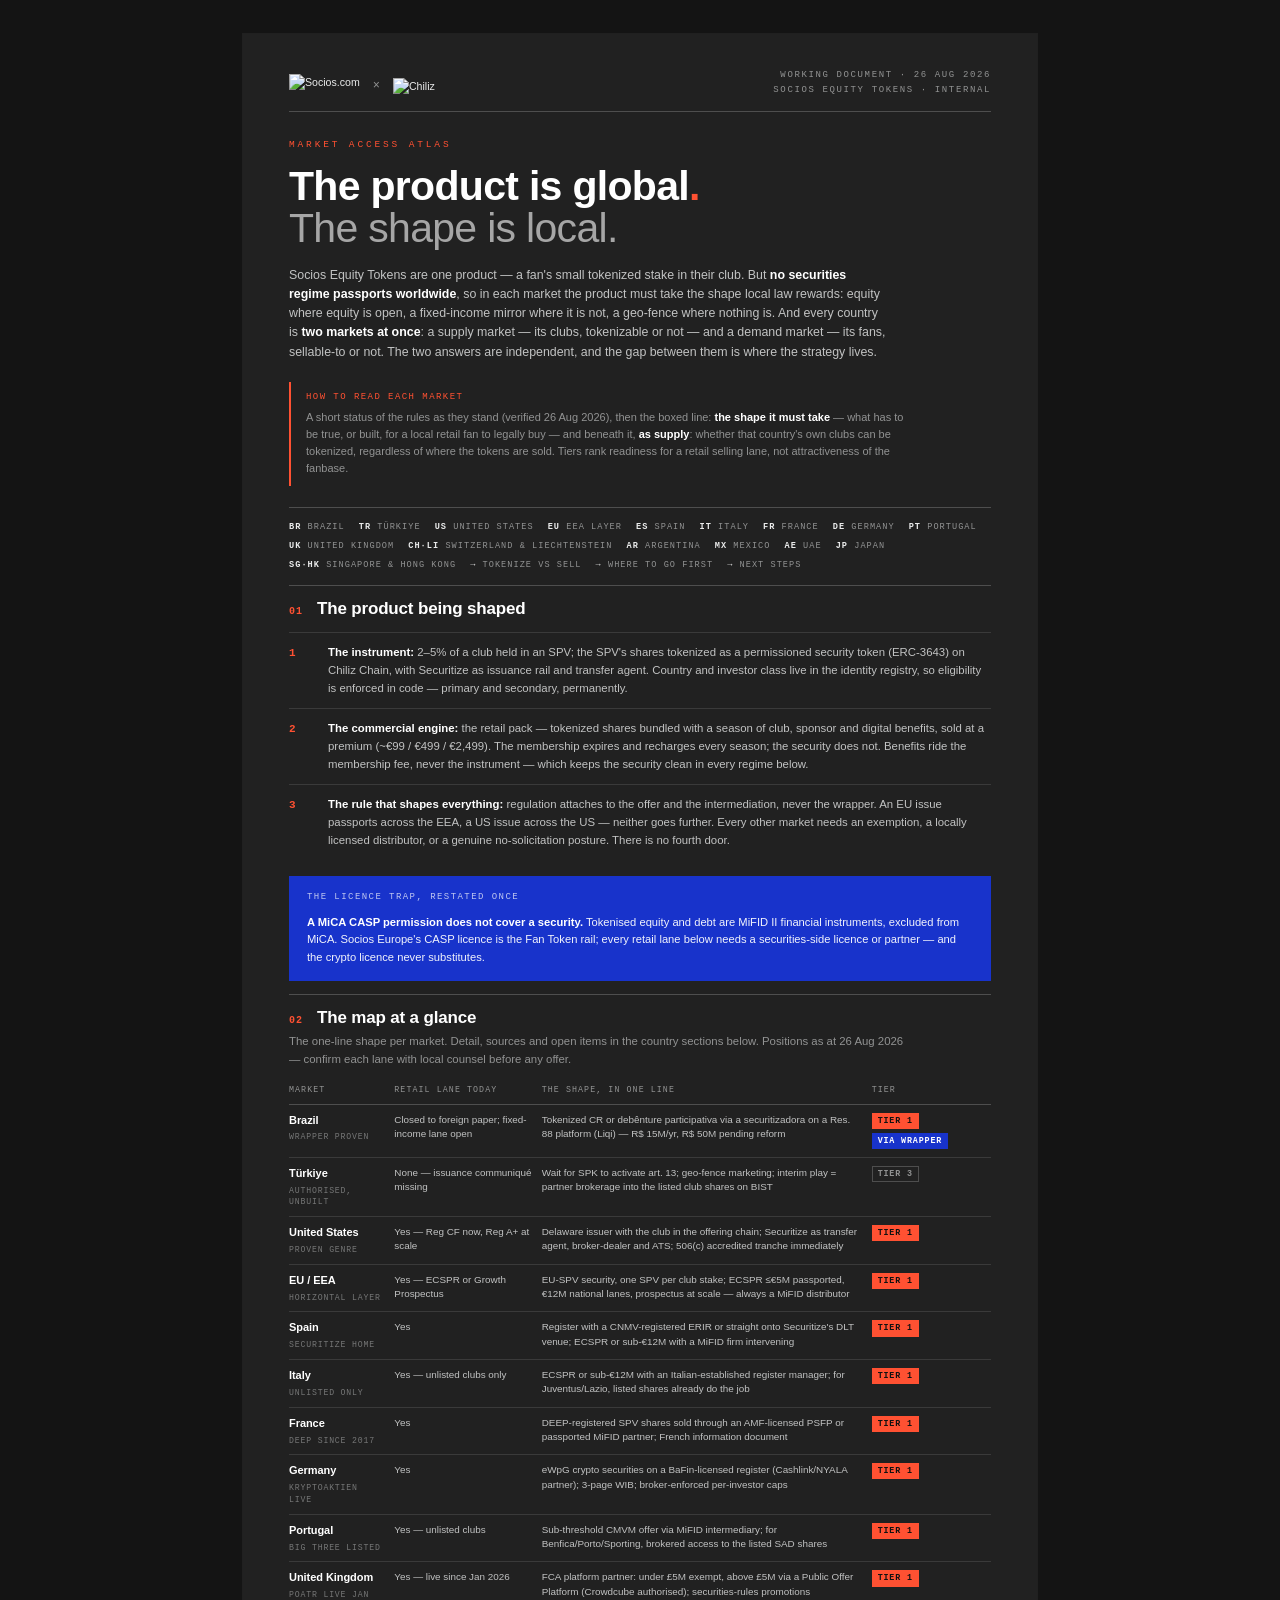
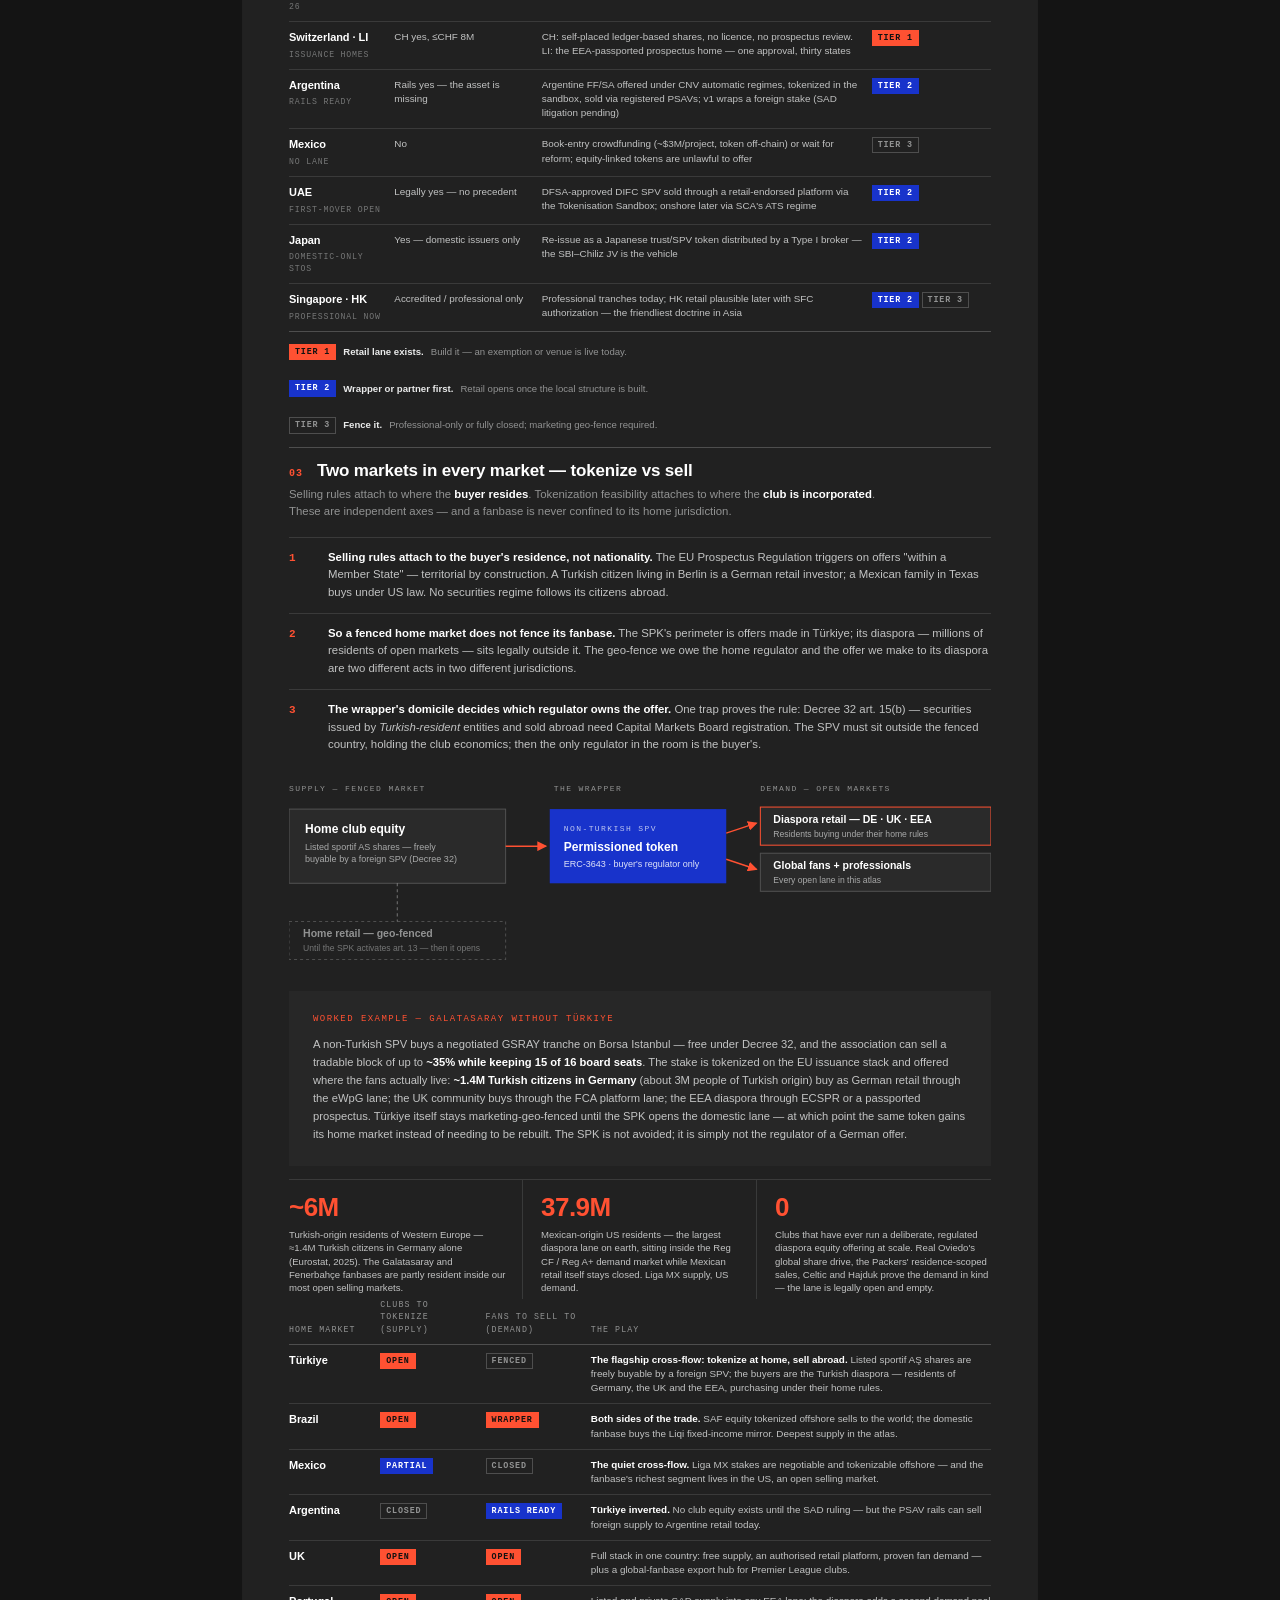
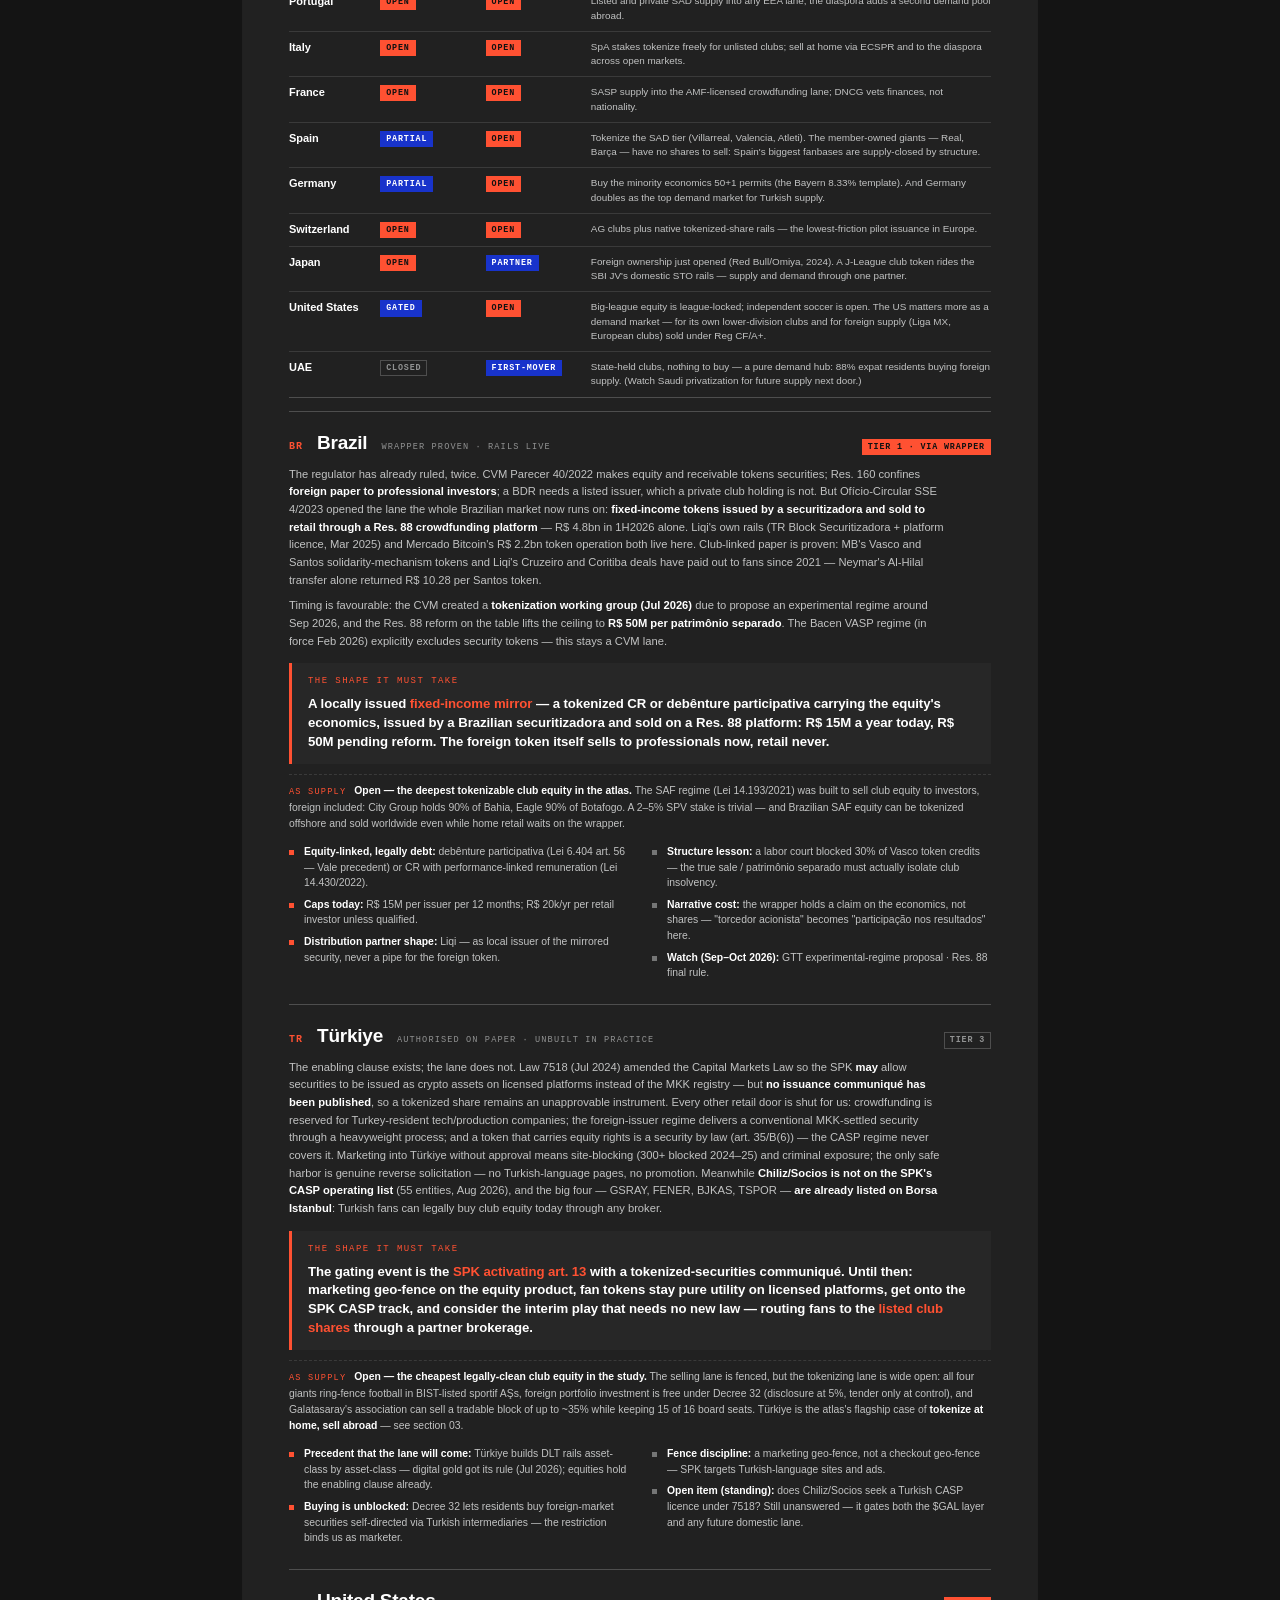
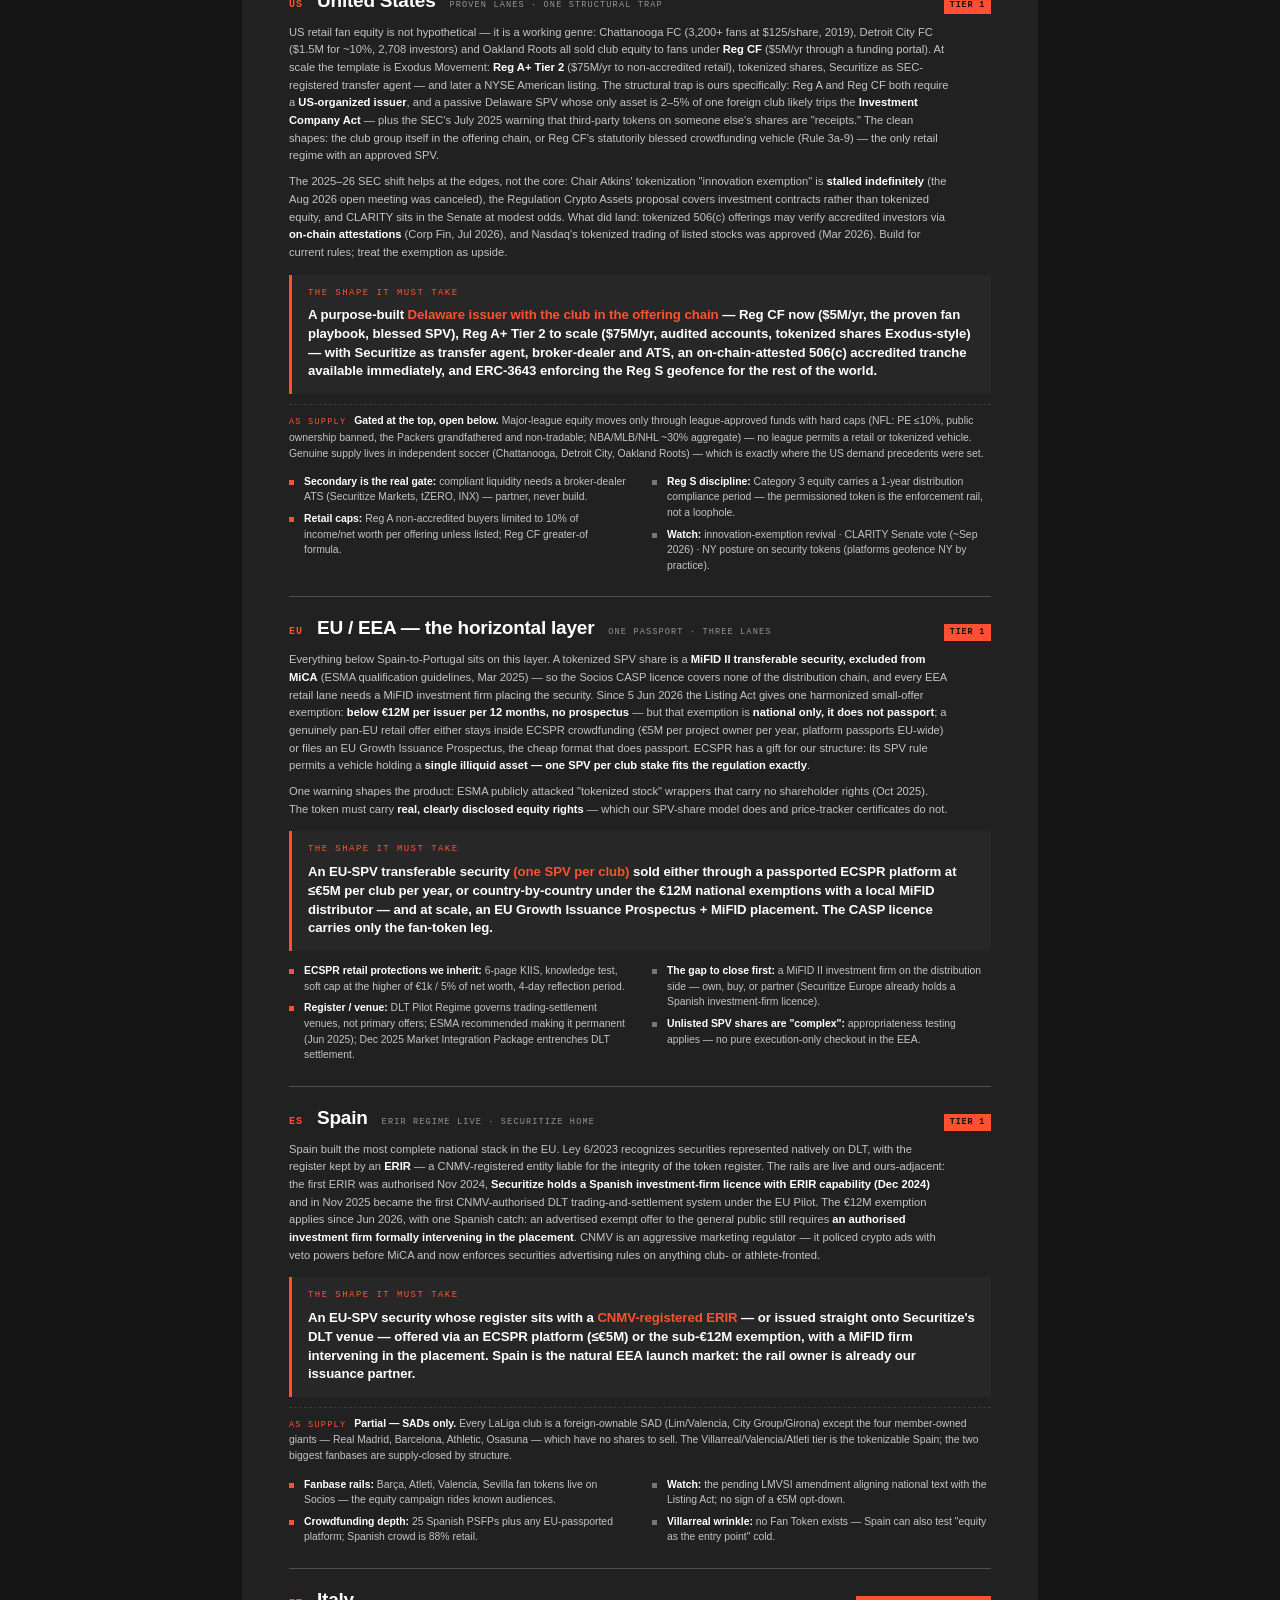
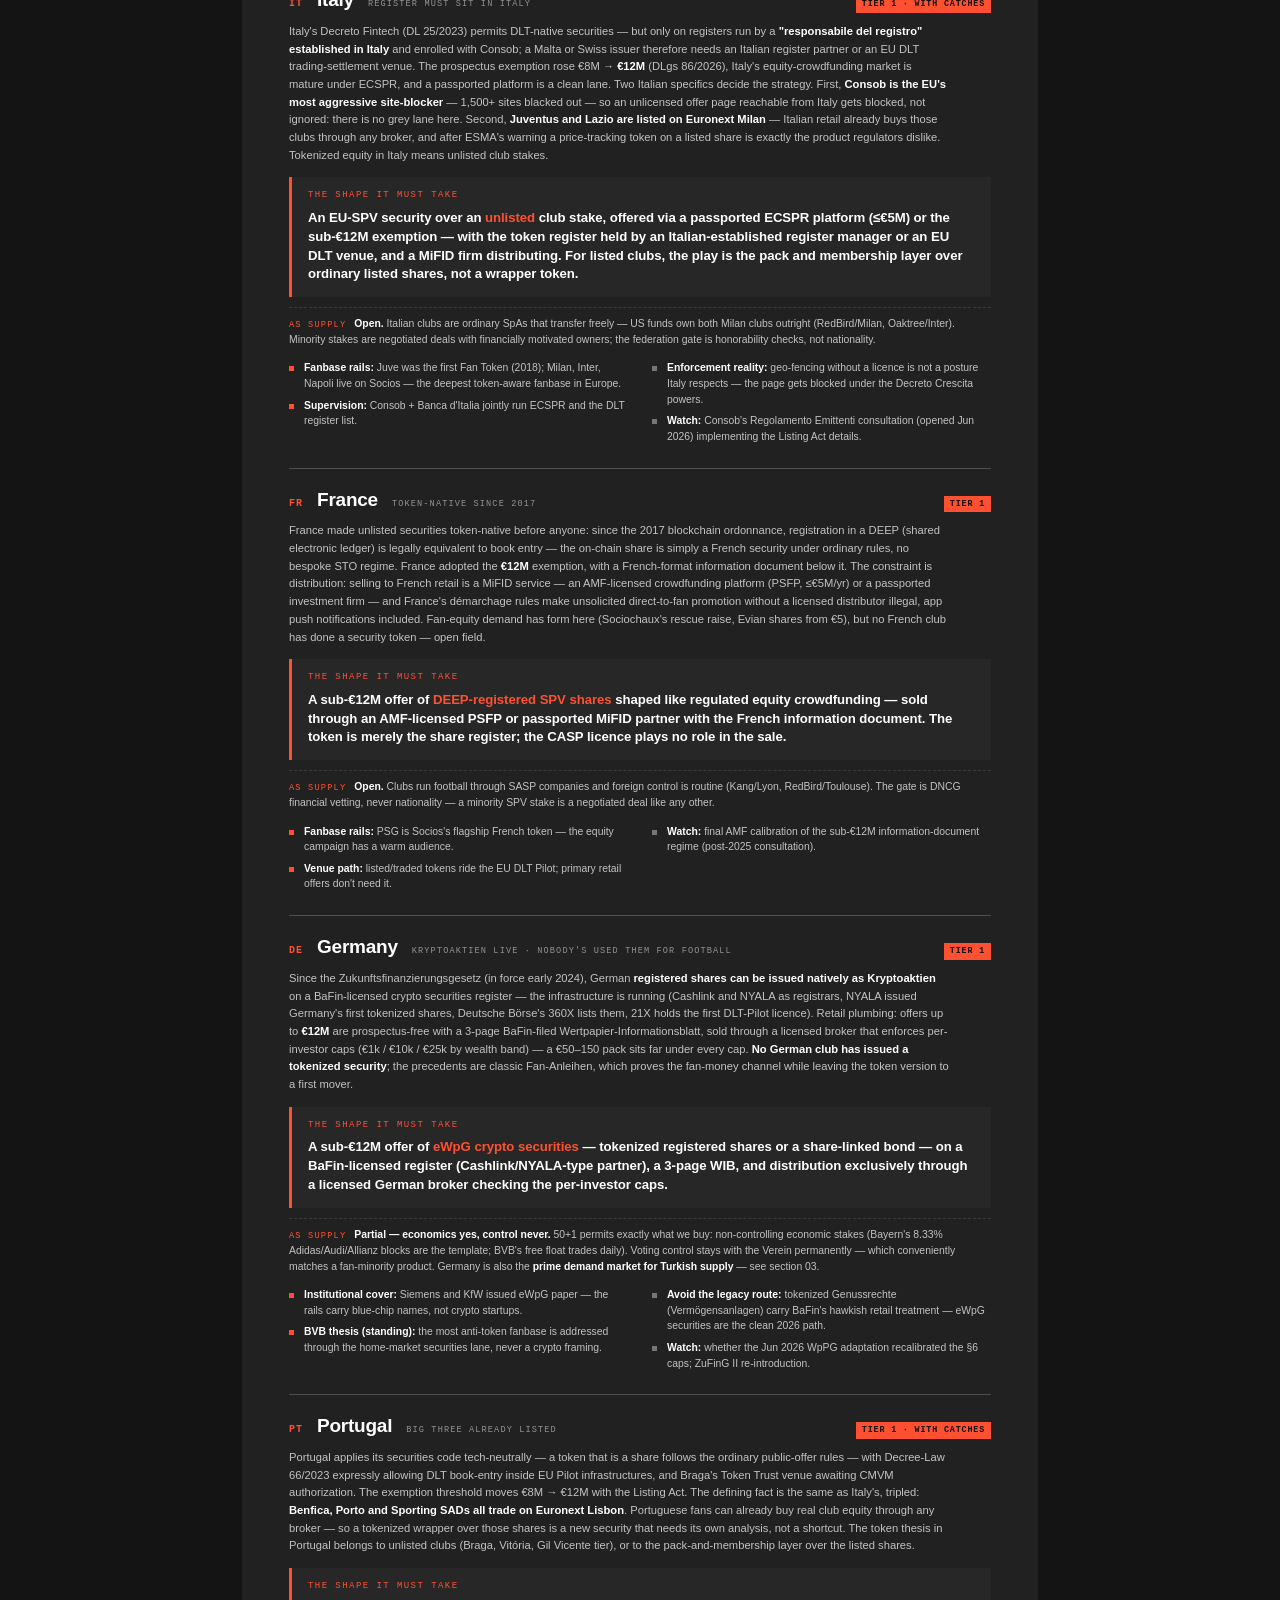
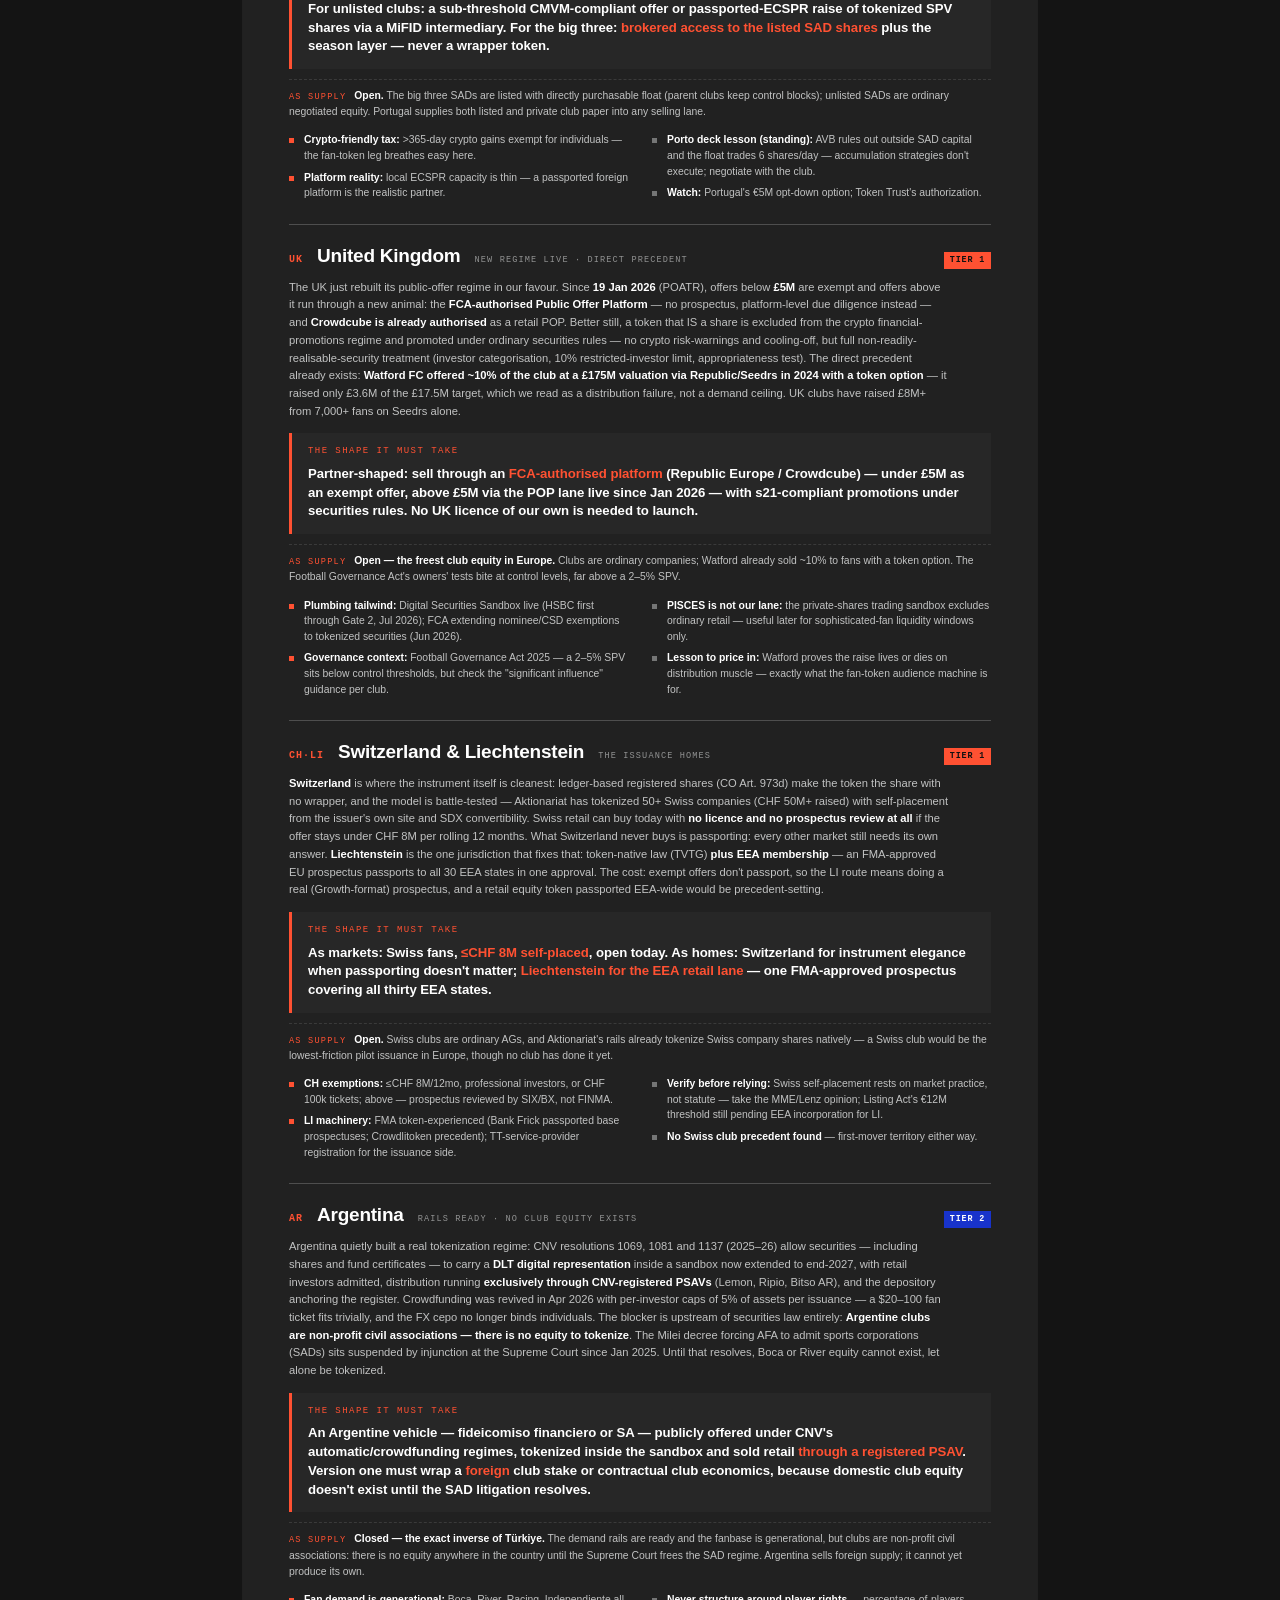
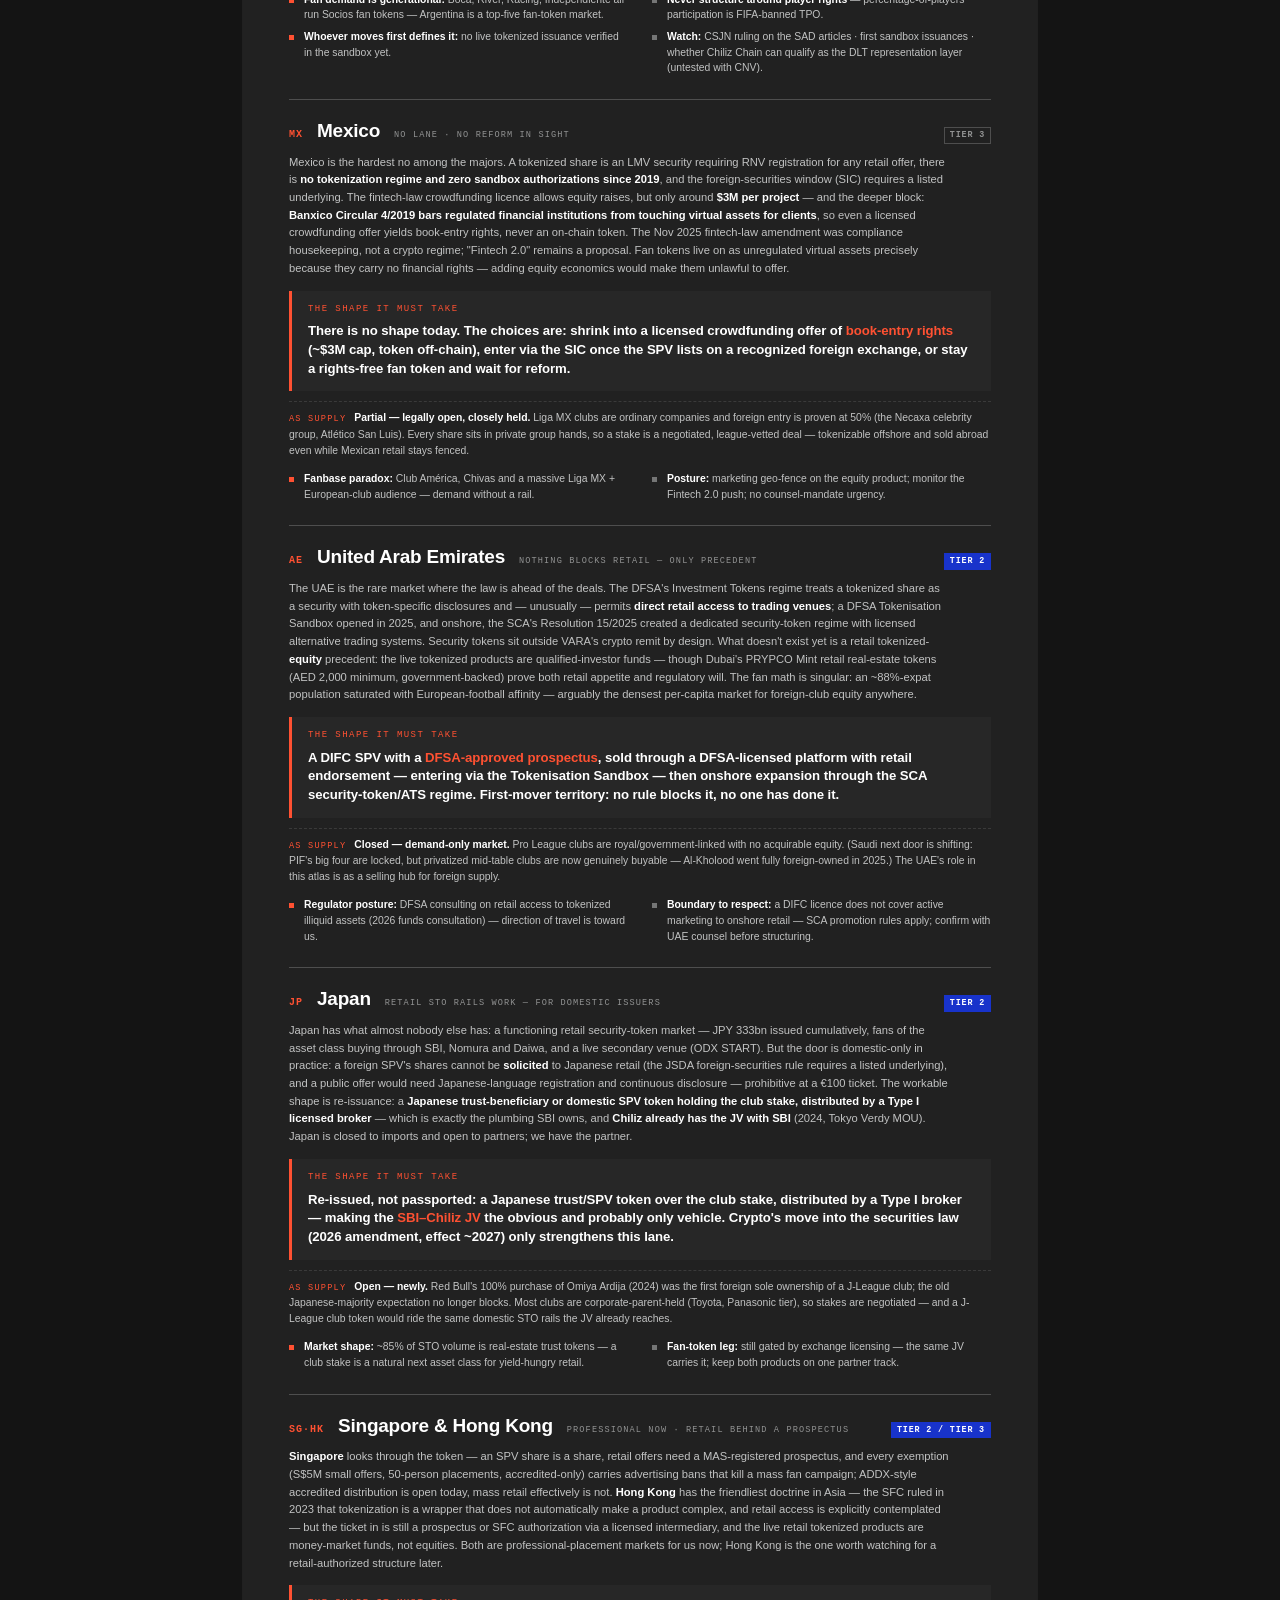
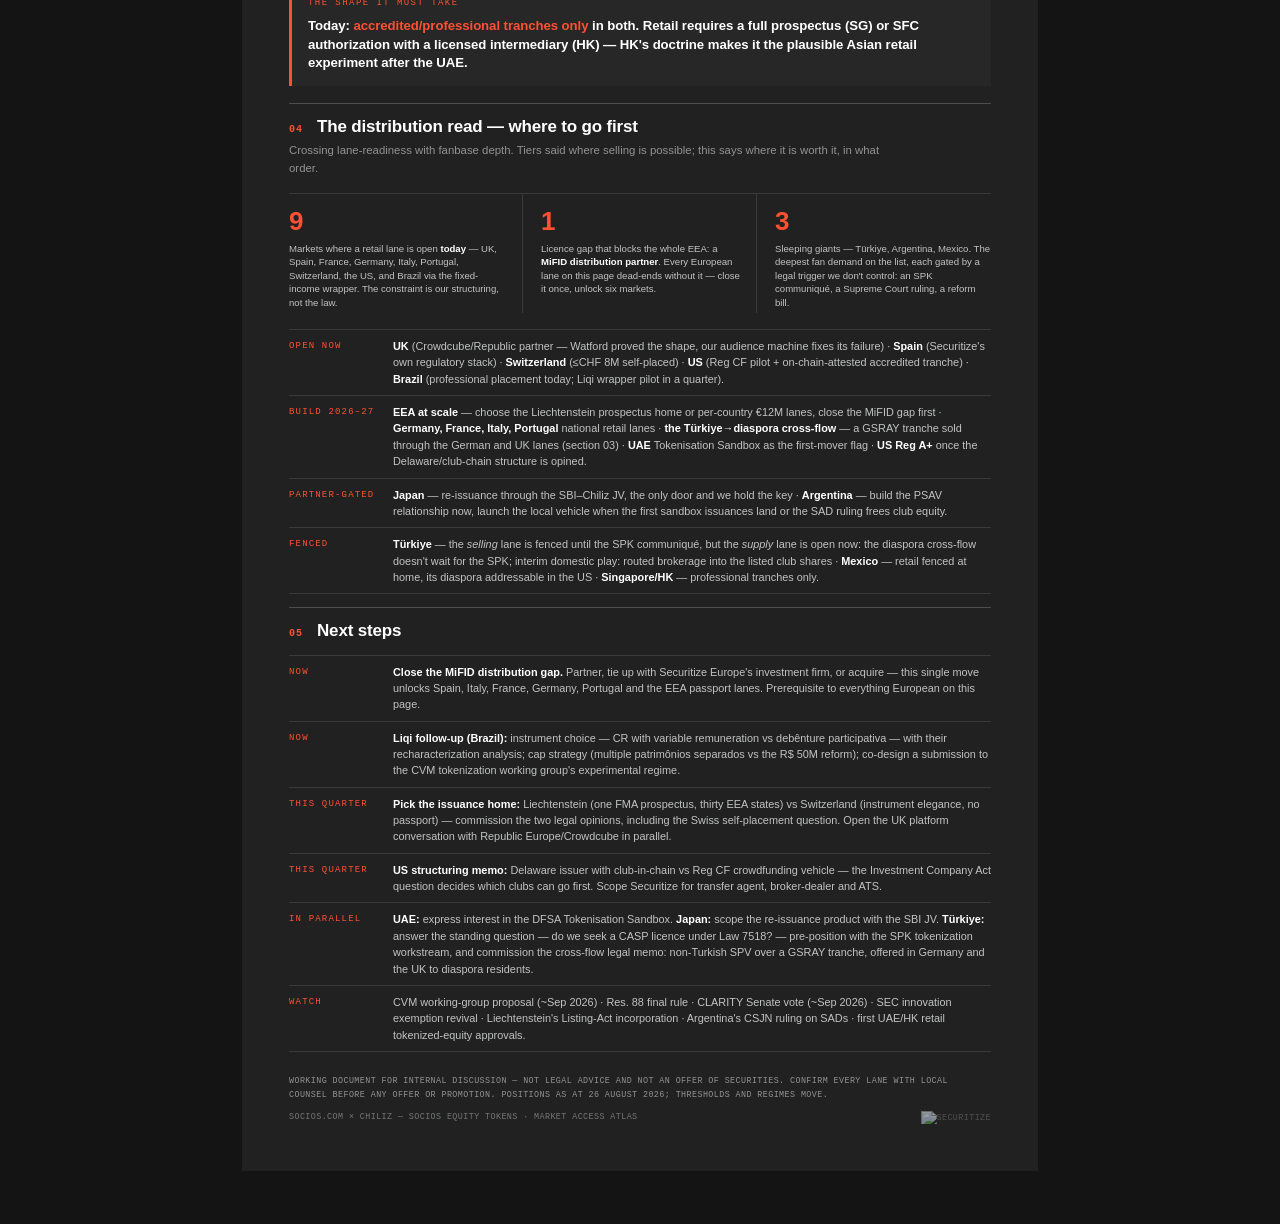
==== commit c3518328: "feat: tokenize-vs-sell axis — supply lines, cross-flow section Every market scored on two independen" ====
--- a/atlas.tpl.html
+++ b/atlas.tpl.html
@@ -123,6 +123,11 @@
 .shape p{font-family:'Space Grotesk',sans-serif;font-weight:700;font-size:13.2px;
   line-height:1.42;letter-spacing:-.005em;color:var(--white)}
 .shape p .amp{color:var(--orange)}
+.supply{margin-top:10px;padding:8px 0 0;border-top:1px dashed var(--lineS);
+  font-size:10.4px;line-height:1.55;color:var(--dim)}
+.supply .w{font-family:'Space Mono',monospace;font-size:8.6px;letter-spacing:.14em;
+  text-transform:uppercase;color:var(--orange);margin-right:8px}
+.supply b{color:var(--white)}
 .facts{display:grid;grid-template-columns:1fr 1fr;gap:0 24px;margin-top:12px}
 .facts ul.tick li{margin-bottom:6px;font-size:10.4px}
 .mk-open{margin-top:11px;font-size:10.2px;line-height:1.5;color:var(--faint)}
@@ -220,10 +225,10 @@
   <div class="hero">
     <div class="kick">Market Access Atlas</div>
     <h1>The product is global<span class="dot">.</span><br><span class="thin">The shape is local.</span></h1>
-    <p class="lead">Socios Equity Tokens are one product — a fan's small tokenized stake in their club. But <b>no securities regime passports worldwide</b>, so in each market the product must take the shape local law rewards: equity where equity is open, a fixed-income mirror where it is not, a geo-fence where nothing is. This atlas gives, market by market, the status today and the one-line shape that makes us sellable there.</p>
+    <p class="lead">Socios Equity Tokens are one product — a fan's small tokenized stake in their club. But <b>no securities regime passports worldwide</b>, so in each market the product must take the shape local law rewards: equity where equity is open, a fixed-income mirror where it is not, a geo-fence where nothing is. And every country is <b>two markets at once</b>: a supply market — its clubs, tokenizable or not — and a demand market — its fans, sellable-to or not. The two answers are independent, and the gap between them is where the strategy lives.</p>
     <div class="askbox">
       <span class="who">How to read each market</span>
-      A short status of the rules as they stand (verified 26 Aug 2026), then the boxed line: <b>the shape it must take</b> — what has to be true, or built, for a local retail fan to legally buy. Tiers rank readiness for a retail lane, not attractiveness of the fanbase.
+      A short status of the rules as they stand (verified 26 Aug 2026), then the boxed line: <b>the shape it must take</b> — what has to be true, or built, for a local retail fan to legally buy — and beneath it, <b>as supply</b>: whether that country's own clubs can be tokenized, regardless of where the tokens are sold. Tiers rank readiness for a retail selling lane, not attractiveness of the fanbase.
     </div>
   </div>
 
@@ -244,6 +249,7 @@
     <a href="#uae"><b>AE</b> UAE</a>
     <a href="#jp"><b>JP</b> Japan</a>
     <a href="#sghk"><b>SG·HK</b> Singapore &amp; Hong Kong</a>
+    <a href="#twomarkets"><b>→</b> Tokenize vs sell</a>
     <a href="#ranking"><b>→</b> Where to go first</a>
     <a href="#steps"><b>→</b> Next steps</a>
   </div>
@@ -297,6 +303,84 @@
     </div>
   </section>
 
+  <section id="twomarkets">
+    <div class="sec-head"><div class="sec-n">03</div><h2>Two markets in every market — tokenize vs sell</h2></div>
+    <p class="sec-sub">Selling rules attach to where the <b>buyer resides</b>. Tokenization feasibility attaches to where the <b>club is incorporated</b>. These are independent axes — and a fanbase is never confined to its home jurisdiction.</p>
+    <div class="ledger">
+      <div class="led"><div class="led-n">1</div><div class="led-b"><b>Selling rules attach to the buyer's residence, not nationality.</b> The EU Prospectus Regulation triggers on offers "within a Member State" — territorial by construction. A Turkish citizen living in Berlin is a German retail investor; a Mexican family in Texas buys under US law. No securities regime follows its citizens abroad.</div></div>
+      <div class="led"><div class="led-n">2</div><div class="led-b"><b>So a fenced home market does not fence its fanbase.</b> The SPK's perimeter is offers made in Türkiye; its diaspora — millions of residents of open markets — sits legally outside it. The geo-fence we owe the home regulator and the offer we make to its diaspora are two different acts in two different jurisdictions.</div></div>
+      <div class="led"><div class="led-n">3</div><div class="led-b"><b>The wrapper's domicile decides which regulator owns the offer.</b> One trap proves the rule: Decree 32 art. 15(b) — securities issued by <i>Turkish-resident</i> entities and sold abroad need Capital Markets Board registration. The SPV must sit outside the fenced country, holding the club economics; then the only regulator in the room is the buyer's.</div></div>
+    </div>
+    <div class="diagram" style="margin-top:16px">
+      <svg viewBox="0 0 700 190" xmlns="http://www.w3.org/2000/svg" role="img" aria-label="Cross-flow: fenced supply market to offshore SPV to diaspora demand markets">
+        <defs>
+          <marker id="cfar" markerWidth="7" markerHeight="7" refX="6" refY="3.5" orient="auto">
+            <path d="M0,0 L7,3.5 L0,7 z" fill="#FF5132"/>
+          </marker>
+        </defs>
+        <g font-family="'Space Mono',monospace" font-size="8" letter-spacing="1.4" fill="rgba(234,235,235,.56)">
+          <text x="0" y="10">SUPPLY — FENCED MARKET</text>
+          <text x="264" y="10">THE WRAPPER</text>
+          <text x="470" y="10">DEMAND — OPEN MARKETS</text>
+        </g>
+        <rect x="0" y="28" width="216" height="74" fill="#2A2A2A" stroke="rgba(234,235,235,.22)"/>
+        <text x="16" y="52" font-family="'Space Grotesk',sans-serif" font-weight="700" font-size="12" fill="#fff">Home club equity</text>
+        <text x="16" y="69" font-family="'Manrope',sans-serif" font-size="9" fill="rgba(234,235,235,.66)">Listed sportif AS shares — freely</text>
+        <text x="16" y="81" font-family="'Manrope',sans-serif" font-size="9" fill="rgba(234,235,235,.66)">buyable by a foreign SPV (Decree 32)</text>
+        <line x1="216" y1="65" x2="256" y2="65" stroke="#FF5132" stroke-width="1.4" marker-end="url(#cfar)"/>
+        <rect x="260" y="28" width="176" height="74" fill="#1833CB"/>
+        <text x="274" y="50" font-family="'Space Mono',monospace" font-size="8" letter-spacing="1.4" fill="rgba(255,255,255,.72)">NON-TURKISH SPV</text>
+        <text x="274" y="70" font-family="'Space Grotesk',sans-serif" font-weight="700" font-size="12" fill="#fff">Permissioned token</text>
+        <text x="274" y="86" font-family="'Manrope',sans-serif" font-size="9" fill="rgba(255,255,255,.86)">ERC-3643 · buyer's regulator only</text>
+        <line x1="436" y1="52" x2="466" y2="42" stroke="#FF5132" stroke-width="1.4" marker-end="url(#cfar)"/>
+        <line x1="436" y1="78" x2="466" y2="88" stroke="#FF5132" stroke-width="1.4" marker-end="url(#cfar)"/>
+        <rect x="470" y="26" width="230" height="38" fill="#2A2A2A" stroke="#FF5132"/>
+        <text x="483" y="42" font-family="'Space Grotesk',sans-serif" font-weight="700" font-size="10.5" fill="#fff">Diaspora retail — DE · UK · EEA</text>
+        <text x="483" y="56" font-family="'Manrope',sans-serif" font-size="8.6" fill="rgba(234,235,235,.66)">Residents buying under their home rules</text>
+        <rect x="470" y="72" width="230" height="38" fill="#2A2A2A" stroke="rgba(234,235,235,.22)"/>
+        <text x="483" y="88" font-family="'Space Grotesk',sans-serif" font-weight="700" font-size="10.5" fill="#fff">Global fans + professionals</text>
+        <text x="483" y="102" font-family="'Manrope',sans-serif" font-size="8.6" fill="rgba(234,235,235,.66)">Every open lane in this atlas</text>
+        <line x1="108" y1="102" x2="108" y2="140" stroke="rgba(234,235,235,.35)" stroke-width="1.2" stroke-dasharray="3 3"/>
+        <rect x="0" y="140" width="216" height="38" fill="none" stroke="rgba(234,235,235,.22)" stroke-dasharray="3 3"/>
+        <text x="14" y="156" font-family="'Space Grotesk',sans-serif" font-weight="700" font-size="10.5" fill="rgba(234,235,235,.56)">Home retail — geo-fenced</text>
+        <text x="14" y="170" font-family="'Manrope',sans-serif" font-size="8.6" fill="rgba(234,235,235,.42)">Until the SPK activates art. 13 — then it opens</text>
+      </svg>
+    </div>
+    <div class="panel" style="margin-top:16px">
+      <div class="cap">Worked example — Galatasaray without Türkiye</div>
+      <p style="font-size:11.2px;line-height:1.6;color:var(--dim)">A non-Turkish SPV buys a negotiated GSRAY tranche on Borsa Istanbul — free under Decree 32, and the association can sell a tradable block of up to <b>~35% while keeping 15 of 16 board seats</b>. The stake is tokenized on the EU issuance stack and offered where the fans actually live: <b>~1.4M Turkish citizens in Germany</b> (about 3M people of Turkish origin) buy as German retail through the eWpG lane; the UK community buys through the FCA platform lane; the EEA diaspora through ECSPR or a passported prospectus. Türkiye itself stays marketing-geo-fenced until the SPK opens the domestic lane — at which point the same token gains its home market instead of needing to be rebuilt. The SPK is not avoided; it is simply not the regulator of a German offer.</p>
+    </div>
+    <div class="mathstrip">
+      <div class="m"><div class="n">~6M</div><div class="l">Turkish-origin residents of Western Europe — ≈1.4M Turkish citizens in Germany alone (Eurostat, 2025). The Galatasaray and Fenerbahçe fanbases are partly resident inside our most open selling markets.</div></div>
+      <div class="m"><div class="n">37.9M</div><div class="l">Mexican-origin US residents — the largest diaspora lane on earth, sitting inside the Reg CF / Reg A+ demand market while Mexican retail itself stays closed. Liga MX supply, US demand.</div></div>
+      <div class="m"><div class="n">0</div><div class="l">Clubs that have ever run a deliberate, regulated diaspora equity offering at scale. Real Oviedo's global share drive, the Packers' residence-scoped sales, Celtic and Hajduk prove the demand in kind — the lane is legally open and empty.</div></div>
+    </div>
+    <div class="tablewrap">
+    <table>
+      <colgroup><col style="width:13%"><col style="width:15%"><col style="width:15%"><col style="width:57%"></colgroup>
+      <thead><tr>
+        <th>Home market</th><th>Clubs to tokenize<br>(supply)</th><th>Fans to sell to<br>(demand)</th><th class="last">The play</th>
+      </tr></thead>
+      <tbody>
+        <tr><td class="mk">Türkiye</td><td><span class="tier t1">Open</span></td><td><span class="tier t3">Fenced</span></td><td class="last"><b>The flagship cross-flow: tokenize at home, sell abroad.</b> Listed sportif AŞ shares are freely buyable by a foreign SPV; the buyers are the Turkish diaspora — residents of Germany, the UK and the EEA, purchasing under their home rules.</td></tr>
+        <tr><td class="mk">Brazil</td><td><span class="tier t1">Open</span></td><td><span class="tier t1">Wrapper</span></td><td class="last"><b>Both sides of the trade.</b> SAF equity tokenized offshore sells to the world; the domestic fanbase buys the Liqi fixed-income mirror. Deepest supply in the atlas.</td></tr>
+        <tr><td class="mk">Mexico</td><td><span class="tier t2">Partial</span></td><td><span class="tier t3">Closed</span></td><td class="last"><b>The quiet cross-flow.</b> Liga MX stakes are negotiable and tokenizable offshore — and the fanbase's richest segment lives in the US, an open selling market.</td></tr>
+        <tr><td class="mk">Argentina</td><td><span class="tier t3">Closed</span></td><td><span class="tier t2">Rails ready</span></td><td class="last"><b>Türkiye inverted.</b> No club equity exists until the SAD ruling — but the PSAV rails can sell foreign supply to Argentine retail today.</td></tr>
+        <tr><td class="mk">UK</td><td><span class="tier t1">Open</span></td><td><span class="tier t1">Open</span></td><td class="last">Full stack in one country: free supply, an authorised retail platform, proven fan demand — plus a global-fanbase export hub for Premier League clubs.</td></tr>
+        <tr><td class="mk">Portugal</td><td><span class="tier t1">Open</span></td><td><span class="tier t1">Open</span></td><td class="last">Listed and private SAD supply into any EEA lane; the diaspora adds a second demand pool abroad.</td></tr>
+        <tr><td class="mk">Italy</td><td><span class="tier t1">Open</span></td><td><span class="tier t1">Open</span></td><td class="last">SpA stakes tokenize freely for unlisted clubs; sell at home via ECSPR and to the diaspora across open markets.</td></tr>
+        <tr><td class="mk">France</td><td><span class="tier t1">Open</span></td><td><span class="tier t1">Open</span></td><td class="last">SASP supply into the AMF-licensed crowdfunding lane; DNCG vets finances, not nationality.</td></tr>
+        <tr><td class="mk">Spain</td><td><span class="tier t2">Partial</span></td><td><span class="tier t1">Open</span></td><td class="last">Tokenize the SAD tier (Villarreal, Valencia, Atleti). The member-owned giants — Real, Barça — have no shares to sell: Spain's biggest fanbases are supply-closed by structure.</td></tr>
+        <tr><td class="mk">Germany</td><td><span class="tier t2">Partial</span></td><td><span class="tier t1">Open</span></td><td class="last">Buy the minority economics 50+1 permits (the Bayern 8.33% template). And Germany doubles as the top demand market for Turkish supply.</td></tr>
+        <tr><td class="mk">Switzerland</td><td><span class="tier t1">Open</span></td><td><span class="tier t1">Open</span></td><td class="last">AG clubs plus native tokenized-share rails — the lowest-friction pilot issuance in Europe.</td></tr>
+        <tr><td class="mk">Japan</td><td><span class="tier t1">Open</span></td><td><span class="tier t2">Partner</span></td><td class="last">Foreign ownership just opened (Red Bull/Omiya, 2024). A J-League club token rides the SBI JV's domestic STO rails — supply and demand through one partner.</td></tr>
+        <tr><td class="mk">United States</td><td><span class="tier t2">Gated</span></td><td><span class="tier t1">Open</span></td><td class="last">Big-league equity is league-locked; independent soccer is open. The US matters more as a demand market — for its own lower-division clubs and for foreign supply (Liga MX, European clubs) sold under Reg CF/A+.</td></tr>
+        <tr><td class="mk">UAE</td><td><span class="tier t3">Closed</span></td><td><span class="tier t2">First-mover</span></td><td class="last">State-held clubs, nothing to buy — a pure demand hub: 88% expat residents buying foreign supply. (Watch Saudi privatization for future supply next door.)</td></tr>
+      </tbody>
+    </table>
+    </div>
+  </section>
+
   <!-- ==================== MARKETS ==================== -->
 
   <section class="mk-sec" id="br">
@@ -310,6 +394,7 @@
       <div class="cap">The shape it must take</div>
       <p>A locally issued <span class="amp">fixed-income mirror</span> — a tokenized CR or debênture participativa carrying the equity's economics, issued by a Brazilian securitizadora and sold on a Res. 88 platform: R$ 15M a year today, R$ 50M pending reform. The foreign token itself sells to professionals now, retail never.</p>
     </div>
+    <div class="supply"><span class="w">As supply</span><b>Open — the deepest tokenizable club equity in the atlas.</b> The SAF regime (Lei 14.193/2021) was built to sell club equity to investors, foreign included: City Group holds 90% of Bahia, Eagle 90% of Botafogo. A 2–5% SPV stake is trivial — and Brazilian SAF equity can be tokenized offshore and sold worldwide even while home retail waits on the wrapper.</div>
     <div class="facts">
       <ul class="tick">
         <li><b>Equity-linked, legally debt:</b> debênture participativa (Lei 6.404 art. 56 — Vale precedent) or CR with performance-linked remuneration (Lei 14.430/2022).</li>
@@ -333,6 +418,7 @@
       <div class="cap">The shape it must take</div>
       <p>The gating event is the <span class="amp">SPK activating art. 13</span> with a tokenized-securities communiqué. Until then: marketing geo-fence on the equity product, fan tokens stay pure utility on licensed platforms, get onto the SPK CASP track, and consider the interim play that needs no new law — routing fans to the <span class="amp">listed club shares</span> through a partner brokerage.</p>
     </div>
+    <div class="supply"><span class="w">As supply</span><b>Open — the cheapest legally-clean club equity in the study.</b> The selling lane is fenced, but the tokenizing lane is wide open: all four giants ring-fence football in BIST-listed sportif AŞs, foreign portfolio investment is free under Decree 32 (disclosure at 5%, tender only at control), and Galatasaray's association can sell a tradable block of up to ~35% while keeping 15 of 16 board seats. Türkiye is the atlas's flagship case of <b>tokenize at home, sell abroad</b> — see section 03.</div>
     <div class="facts">
       <ul class="tick">
         <li><b>Precedent that the lane will come:</b> Türkiye builds DLT rails asset-class by asset-class — digital gold got its rule (Jul 2026); equities hold the enabling clause already.</li>
@@ -355,6 +441,7 @@
       <div class="cap">The shape it must take</div>
       <p>A purpose-built <span class="amp">Delaware issuer with the club in the offering chain</span> — Reg CF now ($5M/yr, the proven fan playbook, blessed SPV), Reg A+ Tier 2 to scale ($75M/yr, audited accounts, tokenized shares Exodus-style) — with Securitize as transfer agent, broker-dealer and ATS, an on-chain-attested 506(c) accredited tranche available immediately, and ERC-3643 enforcing the Reg S geofence for the rest of the world.</p>
     </div>
+    <div class="supply"><span class="w">As supply</span><b>Gated at the top, open below.</b> Major-league equity moves only through league-approved funds with hard caps (NFL: PE ≤10%, public ownership banned, the Packers grandfathered and non-tradable; NBA/MLB/NHL ~30% aggregate) — no league permits a retail or tokenized vehicle. Genuine supply lives in independent soccer (Chattanooga, Detroit City, Oakland Roots) — which is exactly where the US demand precedents were set.</div>
     <div class="facts">
       <ul class="tick">
         <li><b>Secondary is the real gate:</b> compliant liquidity needs a broker-dealer ATS (Securitize Markets, tZERO, INX) — partner, never build.</li>
@@ -399,6 +486,7 @@
       <div class="cap">The shape it must take</div>
       <p>An EU-SPV security whose register sits with a <span class="amp">CNMV-registered ERIR</span> — or issued straight onto Securitize's DLT venue — offered via an ECSPR platform (≤€5M) or the sub-€12M exemption, with a MiFID firm intervening in the placement. Spain is the natural EEA launch market: the rail owner is already our issuance partner.</p>
     </div>
+    <div class="supply"><span class="w">As supply</span><b>Partial — SADs only.</b> Every LaLiga club is a foreign-ownable SAD (Lim/Valencia, City Group/Girona) except the four member-owned giants — Real Madrid, Barcelona, Athletic, Osasuna — which have no shares to sell. The Villarreal/Valencia/Atleti tier is the tokenizable Spain; the two biggest fanbases are supply-closed by structure.</div>
     <div class="facts">
       <ul class="tick">
         <li><b>Fanbase rails:</b> Barça, Atleti, Valencia, Sevilla fan tokens live on Socios — the equity campaign rides known audiences.</li>
@@ -420,6 +508,7 @@
       <div class="cap">The shape it must take</div>
       <p>An EU-SPV security over an <span class="amp">unlisted</span> club stake, offered via a passported ECSPR platform (≤€5M) or the sub-€12M exemption — with the token register held by an Italian-established register manager or an EU DLT venue, and a MiFID firm distributing. For listed clubs, the play is the pack and membership layer over ordinary listed shares, not a wrapper token.</p>
     </div>
+    <div class="supply"><span class="w">As supply</span><b>Open.</b> Italian clubs are ordinary SpAs that transfer freely — US funds own both Milan clubs outright (RedBird/Milan, Oaktree/Inter). Minority stakes are negotiated deals with financially motivated owners; the federation gate is honorability checks, not nationality.</div>
     <div class="facts">
       <ul class="tick">
         <li><b>Fanbase rails:</b> Juve was the first Fan Token (2018); Milan, Inter, Napoli live on Socios — the deepest token-aware fanbase in Europe.</li>
@@ -441,6 +530,7 @@
       <div class="cap">The shape it must take</div>
       <p>A sub-€12M offer of <span class="amp">DEEP-registered SPV shares</span> shaped like regulated equity crowdfunding — sold through an AMF-licensed PSFP or passported MiFID partner with the French information document. The token is merely the share register; the CASP licence plays no role in the sale.</p>
     </div>
+    <div class="supply"><span class="w">As supply</span><b>Open.</b> Clubs run football through SASP companies and foreign control is routine (Kang/Lyon, RedBird/Toulouse). The gate is DNCG financial vetting, never nationality — a minority SPV stake is a negotiated deal like any other.</div>
     <div class="facts">
       <ul class="tick">
         <li><b>Fanbase rails:</b> PSG is Socios's flagship French token — the equity campaign has a warm audience.</li>
@@ -461,6 +551,7 @@
       <div class="cap">The shape it must take</div>
       <p>A sub-€12M offer of <span class="amp">eWpG crypto securities</span> — tokenized registered shares or a share-linked bond — on a BaFin-licensed register (Cashlink/NYALA-type partner), a 3-page WIB, and distribution exclusively through a licensed German broker checking the per-investor caps.</p>
     </div>
+    <div class="supply"><span class="w">As supply</span><b>Partial — economics yes, control never.</b> 50+1 permits exactly what we buy: non-controlling economic stakes (Bayern's 8.33% Adidas/Audi/Allianz blocks are the template; BVB's free float trades daily). Voting control stays with the Verein permanently — which conveniently matches a fan-minority product. Germany is also the <b>prime demand market for Turkish supply</b> — see section 03.</div>
     <div class="facts">
       <ul class="tick">
         <li><b>Institutional cover:</b> Siemens and KfW issued eWpG paper — the rails carry blue-chip names, not crypto startups.</li>
@@ -482,6 +573,7 @@
       <div class="cap">The shape it must take</div>
       <p>For unlisted clubs: a sub-threshold CMVM-compliant offer or passported-ECSPR raise of tokenized SPV shares via a MiFID intermediary. For the big three: <span class="amp">brokered access to the listed SAD shares</span> plus the season layer — never a wrapper token.</p>
     </div>
+    <div class="supply"><span class="w">As supply</span><b>Open.</b> The big three SADs are listed with directly purchasable float (parent clubs keep control blocks); unlisted SADs are ordinary negotiated equity. Portugal supplies both listed and private club paper into any selling lane.</div>
     <div class="facts">
       <ul class="tick">
         <li><b>Crypto-friendly tax:</b> &gt;365-day crypto gains exempt for individuals — the fan-token leg breathes easy here.</li>
@@ -503,6 +595,7 @@
       <div class="cap">The shape it must take</div>
       <p>Partner-shaped: sell through an <span class="amp">FCA-authorised platform</span> (Republic Europe / Crowdcube) — under £5M as an exempt offer, above £5M via the POP lane live since Jan 2026 — with s21-compliant promotions under securities rules. No UK licence of our own is needed to launch.</p>
     </div>
+    <div class="supply"><span class="w">As supply</span><b>Open — the freest club equity in Europe.</b> Clubs are ordinary companies; Watford already sold ~10% to fans with a token option. The Football Governance Act's owners' tests bite at control levels, far above a 2–5% SPV.</div>
     <div class="facts">
       <ul class="tick">
         <li><b>Plumbing tailwind:</b> Digital Securities Sandbox live (HSBC first through Gate 2, Jul 2026); FCA extending nominee/CSD exemptions to tokenized securities (Jun 2026).</li>
@@ -524,6 +617,7 @@
       <div class="cap">The shape it must take</div>
       <p>As markets: Swiss fans, <span class="amp">≤CHF 8M self-placed</span>, open today. As homes: Switzerland for instrument elegance when passporting doesn't matter; <span class="amp">Liechtenstein for the EEA retail lane</span> — one FMA-approved prospectus covering all thirty EEA states.</p>
     </div>
+    <div class="supply"><span class="w">As supply</span><b>Open.</b> Swiss clubs are ordinary AGs, and Aktionariat's rails already tokenize Swiss company shares natively — a Swiss club would be the lowest-friction pilot issuance in Europe, though no club has done it yet.</div>
     <div class="facts">
       <ul class="tick">
         <li><b>CH exemptions:</b> ≤CHF 8M/12mo, professional investors, or CHF 100k tickets; above — prospectus reviewed by SIX/BX, not FINMA.</li>
@@ -545,6 +639,7 @@
       <div class="cap">The shape it must take</div>
       <p>An Argentine vehicle — fideicomiso financiero or SA — publicly offered under CNV's automatic/crowdfunding regimes, tokenized inside the sandbox and sold retail <span class="amp">through a registered PSAV</span>. Version one must wrap a <span class="amp">foreign</span> club stake or contractual club economics, because domestic club equity doesn't exist until the SAD litigation resolves.</p>
     </div>
+    <div class="supply"><span class="w">As supply</span><b>Closed — the exact inverse of Türkiye.</b> The demand rails are ready and the fanbase is generational, but clubs are non-profit civil associations: there is no equity anywhere in the country until the Supreme Court frees the SAD regime. Argentina sells foreign supply; it cannot yet produce its own.</div>
     <div class="facts">
       <ul class="tick">
         <li><b>Fan demand is generational:</b> Boca, River, Racing, Independiente all run Socios fan tokens — Argentina is a top-five fan-token market.</li>
@@ -566,6 +661,7 @@
       <div class="cap">The shape it must take</div>
       <p>There is no shape today. The choices are: shrink into a licensed crowdfunding offer of <span class="amp">book-entry rights</span> (~$3M cap, token off-chain), enter via the SIC once the SPV lists on a recognized foreign exchange, or stay a rights-free fan token and wait for reform.</p>
     </div>
+    <div class="supply"><span class="w">As supply</span><b>Partial — legally open, closely held.</b> Liga MX clubs are ordinary companies and foreign entry is proven at 50% (the Necaxa celebrity group, Atlético San Luis). Every share sits in private group hands, so a stake is a negotiated, league-vetted deal — tokenizable offshore and sold abroad even while Mexican retail stays fenced.</div>
     <div class="facts">
       <ul class="tick">
         <li><b>Fanbase paradox:</b> Club América, Chivas and a massive Liga MX + European-club audience — demand without a rail.</li>
@@ -585,6 +681,7 @@
       <div class="cap">The shape it must take</div>
       <p>A DIFC SPV with a <span class="amp">DFSA-approved prospectus</span>, sold through a DFSA-licensed platform with retail endorsement — entering via the Tokenisation Sandbox — then onshore expansion through the SCA security-token/ATS regime. First-mover territory: no rule blocks it, no one has done it.</p>
     </div>
+    <div class="supply"><span class="w">As supply</span><b>Closed — demand-only market.</b> Pro League clubs are royal/government-linked with no acquirable equity. (Saudi next door is shifting: PIF's big four are locked, but privatized mid-table clubs are now genuinely buyable — Al-Kholood went fully foreign-owned in 2025.) The UAE's role in this atlas is as a selling hub for foreign supply.</div>
     <div class="facts">
       <ul class="tick">
         <li><b>Regulator posture:</b> DFSA consulting on retail access to tokenized illiquid assets (2026 funds consultation) — direction of travel is toward us.</li>
@@ -605,6 +702,7 @@
       <div class="cap">The shape it must take</div>
       <p>Re-issued, not passported: a Japanese trust/SPV token over the club stake, distributed by a Type I broker — making the <span class="amp">SBI–Chiliz JV</span> the obvious and probably only vehicle. Crypto's move into the securities law (2026 amendment, effect ~2027) only strengthens this lane.</p>
     </div>
+    <div class="supply"><span class="w">As supply</span><b>Open — newly.</b> Red Bull's 100% purchase of Omiya Ardija (2024) was the first foreign sole ownership of a J-League club; the old Japanese-majority expectation no longer blocks. Most clubs are corporate-parent-held (Toyota, Panasonic tier), so stakes are negotiated — and a J-League club token would ride the same domestic STO rails the JV already reaches.</div>
     <div class="facts">
       <ul class="tick">
         <li><b>Market shape:</b> ~85% of STO volume is real-estate trust tokens — a club stake is a natural next asset class for yield-hungry retail.</li>
@@ -627,7 +725,7 @@
   </section>
 
   <section id="ranking">
-    <div class="sec-head"><div class="sec-n">03</div><h2>The distribution read — where to go first</h2></div>
+    <div class="sec-head"><div class="sec-n">04</div><h2>The distribution read — where to go first</h2></div>
     <p class="sec-sub">Crossing lane-readiness with fanbase depth. Tiers said where selling is possible; this says where it is worth it, in what order.</p>
     <div class="mathstrip">
       <div class="m"><div class="n">9</div><div class="l">Markets where a retail lane is open <b>today</b> — UK, Spain, France, Germany, Italy, Portugal, Switzerland, the US, and Brazil via the fixed-income wrapper. The constraint is our structuring, not the law.</div></div>
@@ -636,20 +734,20 @@
     </div>
     <div class="steps" style="margin-top:16px">
       <div class="step"><div class="w">Open now</div><div class="t"><b>UK</b> (Crowdcube/Republic partner — Watford proved the shape, our audience machine fixes its failure) · <b>Spain</b> (Securitize's own regulatory stack) · <b>Switzerland</b> (≤CHF 8M self-placed) · <b>US</b> (Reg CF pilot + on-chain-attested accredited tranche) · <b>Brazil</b> (professional placement today; Liqi wrapper pilot in a quarter).</div></div>
-      <div class="step"><div class="w">Build 2026–27</div><div class="t"><b>EEA at scale</b> — choose the Liechtenstein prospectus home or per-country €12M lanes, close the MiFID gap first · <b>Germany, France, Italy, Portugal</b> national retail lanes · <b>UAE</b> Tokenisation Sandbox as the first-mover flag · <b>US Reg A+</b> once the Delaware/club-chain structure is opined.</div></div>
+      <div class="step"><div class="w">Build 2026–27</div><div class="t"><b>EEA at scale</b> — choose the Liechtenstein prospectus home or per-country €12M lanes, close the MiFID gap first · <b>Germany, France, Italy, Portugal</b> national retail lanes · <b>the Türkiye→diaspora cross-flow</b> — a GSRAY tranche sold through the German and UK lanes (section 03) · <b>UAE</b> Tokenisation Sandbox as the first-mover flag · <b>US Reg A+</b> once the Delaware/club-chain structure is opined.</div></div>
       <div class="step"><div class="w">Partner-gated</div><div class="t"><b>Japan</b> — re-issuance through the SBI–Chiliz JV, the only door and we hold the key · <b>Argentina</b> — build the PSAV relationship now, launch the local vehicle when the first sandbox issuances land or the SAD ruling frees club equity.</div></div>
-      <div class="step"><div class="w">Fenced</div><div class="t"><b>Türkiye</b> — marketing geo-fence until the SPK communiqué; interim: routed brokerage into GSRAY/FENER/BJKAS/TSPOR listed shares · <b>Mexico</b> — geo-fence and monitor reform · <b>Singapore/HK</b> — professional tranches only.</div></div>
+      <div class="step"><div class="w">Fenced</div><div class="t"><b>Türkiye</b> — the <i>selling</i> lane is fenced until the SPK communiqué, but the <i>supply</i> lane is open now: the diaspora cross-flow doesn't wait for the SPK; interim domestic play: routed brokerage into the listed club shares · <b>Mexico</b> — retail fenced at home, its diaspora addressable in the US · <b>Singapore/HK</b> — professional tranches only.</div></div>
     </div>
   </section>
 
   <section style="border-bottom:none" id="steps">
-    <div class="sec-head"><div class="sec-n">04</div><h2>Next steps</h2></div>
+    <div class="sec-head"><div class="sec-n">05</div><h2>Next steps</h2></div>
     <div class="steps">
       <div class="step"><div class="w">Now</div><div class="t"><b>Close the MiFID distribution gap.</b> Partner, tie up with Securitize Europe's investment firm, or acquire — this single move unlocks Spain, Italy, France, Germany, Portugal and the EEA passport lanes. Prerequisite to everything European on this page.</div></div>
       <div class="step"><div class="w">Now</div><div class="t"><b>Liqi follow-up (Brazil):</b> instrument choice — CR with variable remuneration vs debênture participativa — with their recharacterization analysis; cap strategy (multiple patrimônios separados vs the R$ 50M reform); co-design a submission to the CVM tokenization working group's experimental regime.</div></div>
       <div class="step"><div class="w">This quarter</div><div class="t"><b>Pick the issuance home:</b> Liechtenstein (one FMA prospectus, thirty EEA states) vs Switzerland (instrument elegance, no passport) — commission the two legal opinions, including the Swiss self-placement question. Open the UK platform conversation with Republic Europe/Crowdcube in parallel.</div></div>
       <div class="step"><div class="w">This quarter</div><div class="t"><b>US structuring memo:</b> Delaware issuer with club-in-chain vs Reg CF crowdfunding vehicle — the Investment Company Act question decides which clubs can go first. Scope Securitize for transfer agent, broker-dealer and ATS.</div></div>
-      <div class="step"><div class="w">In parallel</div><div class="t"><b>UAE:</b> express interest in the DFSA Tokenisation Sandbox. <b>Japan:</b> scope the re-issuance product with the SBI JV. <b>Türkiye:</b> answer the standing question — do we seek a CASP licence under Law 7518? — and pre-position with the SPK tokenization workstream.</div></div>
+      <div class="step"><div class="w">In parallel</div><div class="t"><b>UAE:</b> express interest in the DFSA Tokenisation Sandbox. <b>Japan:</b> scope the re-issuance product with the SBI JV. <b>Türkiye:</b> answer the standing question — do we seek a CASP licence under Law 7518? — pre-position with the SPK tokenization workstream, and commission the cross-flow legal memo: non-Turkish SPV over a GSRAY tranche, offered in Germany and the UK to diaspora residents.</div></div>
       <div class="step"><div class="w">Watch</div><div class="t">CVM working-group proposal (~Sep 2026) · Res. 88 final rule · CLARITY Senate vote (~Sep 2026) · SEC innovation exemption revival · Liechtenstein's Listing-Act incorporation · Argentina's CSJN ruling on SADs · first UAE/HK retail tokenized-equity approvals.</div></div>
     </div>
   </section>
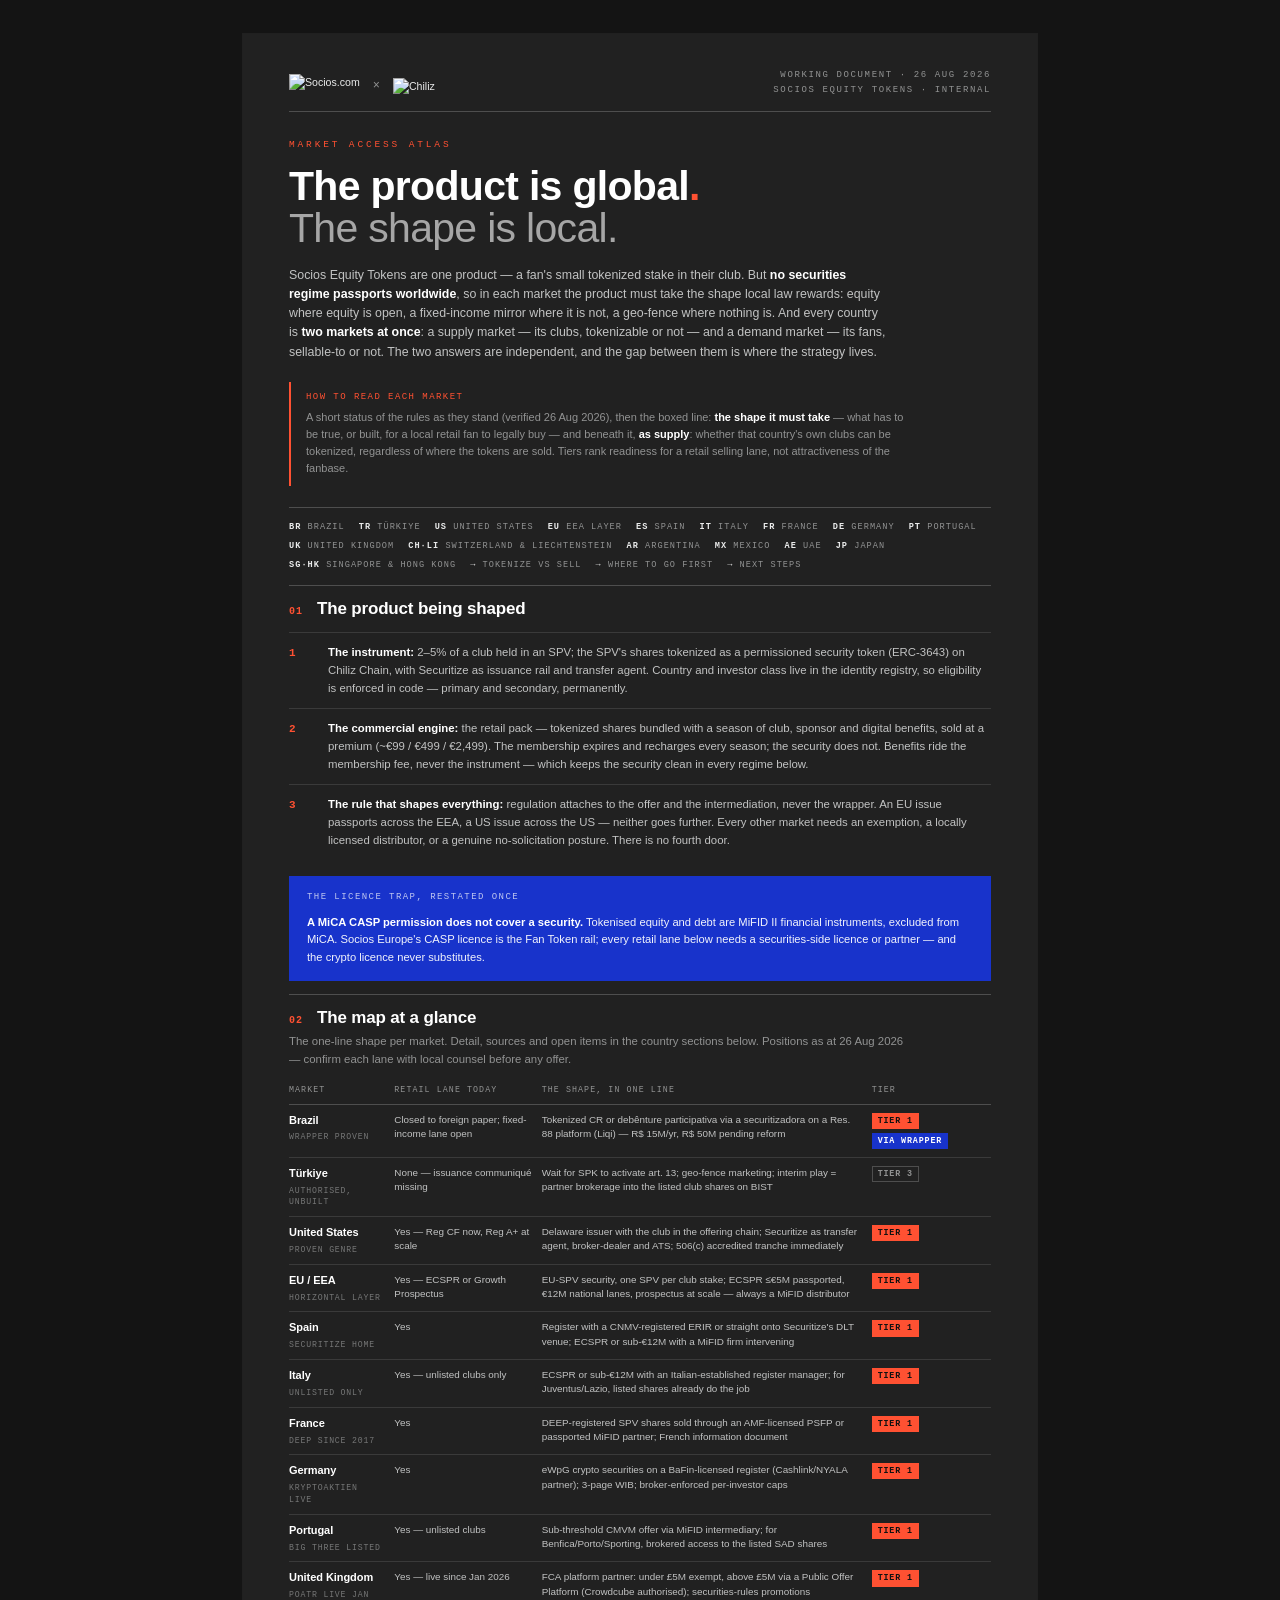
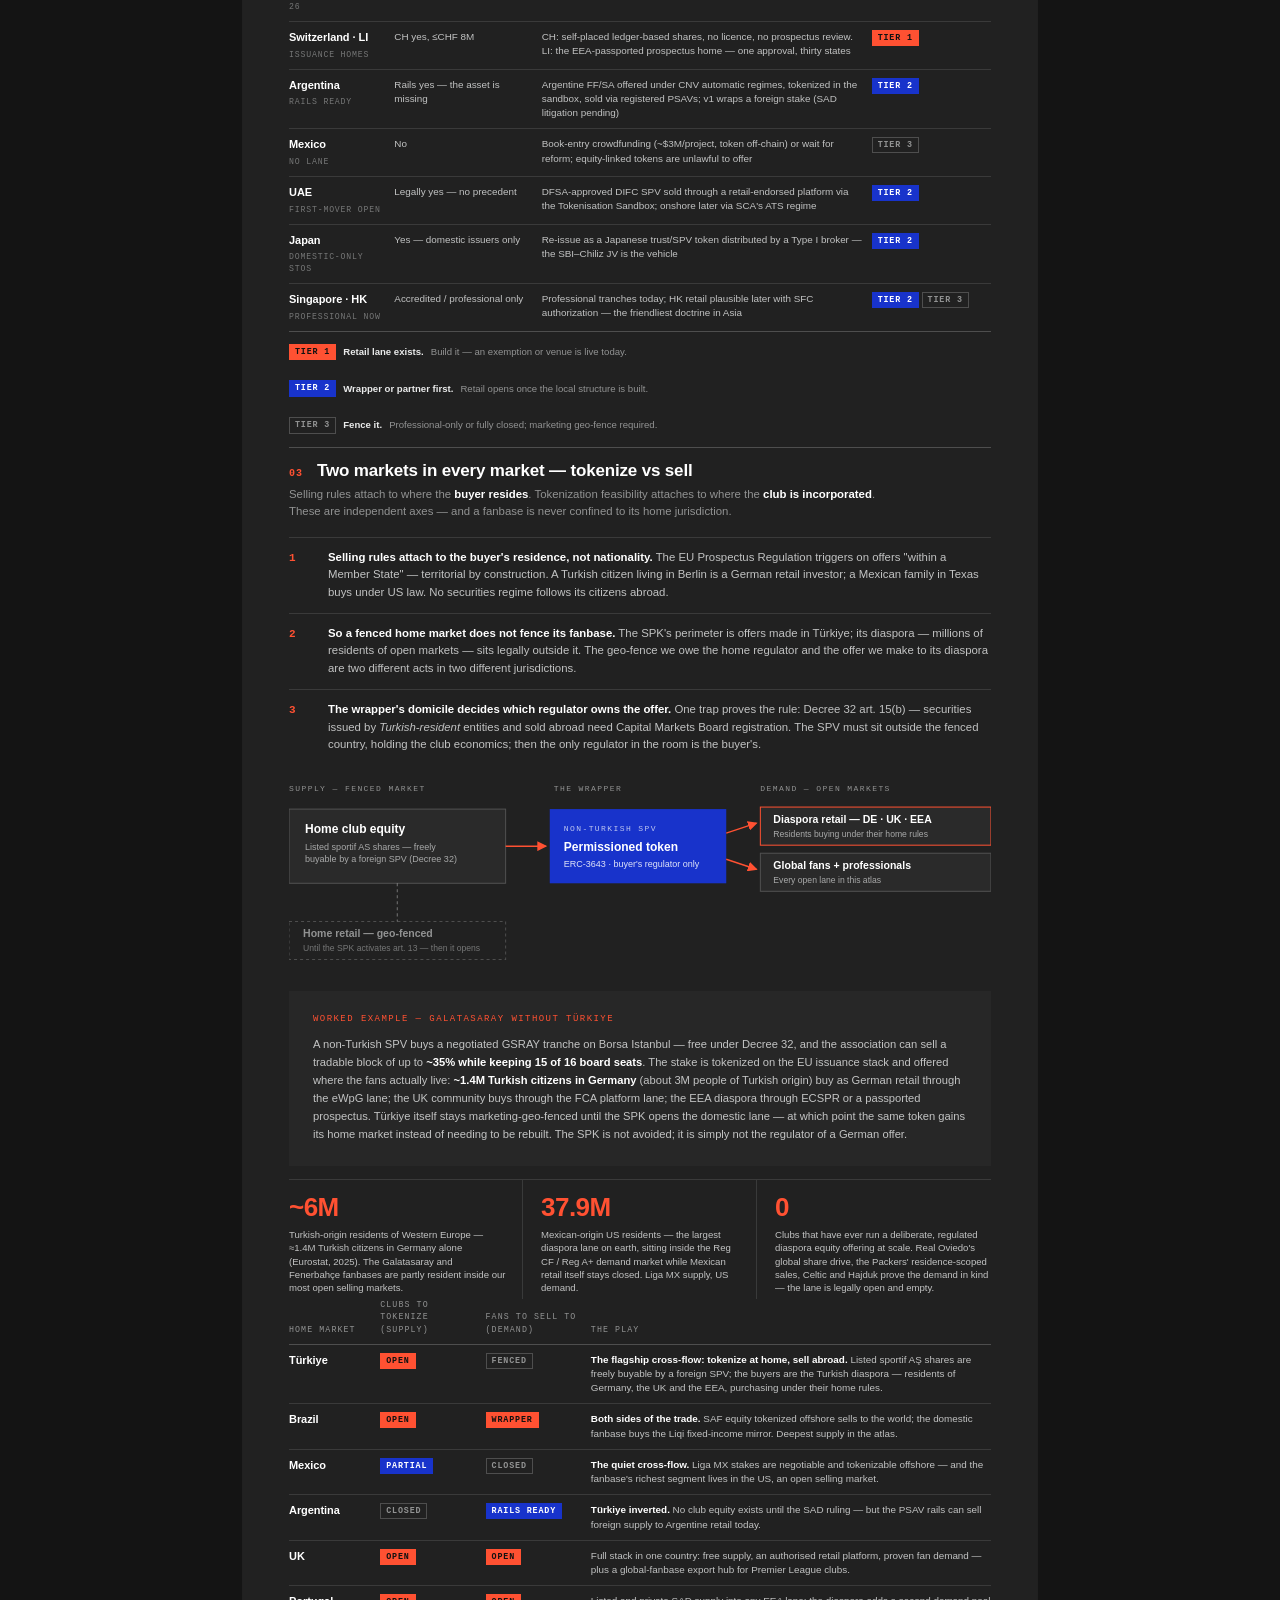
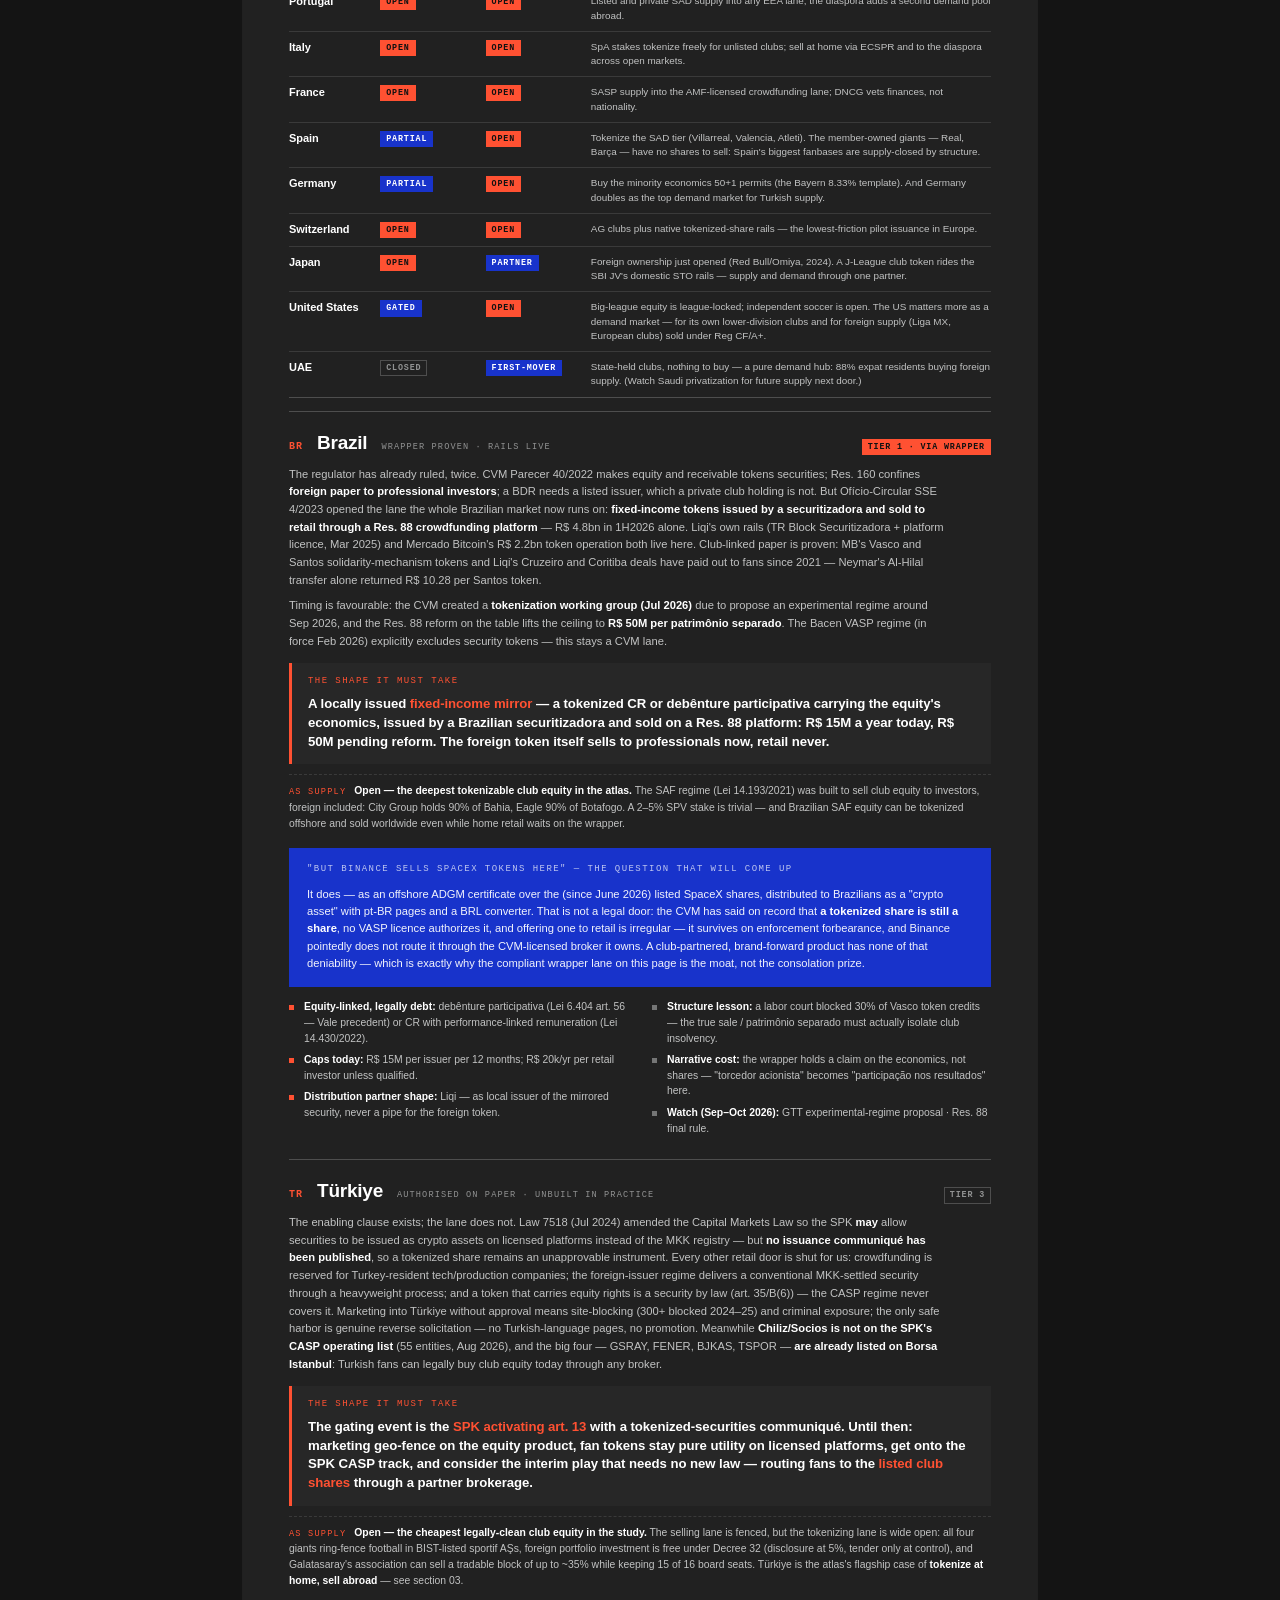
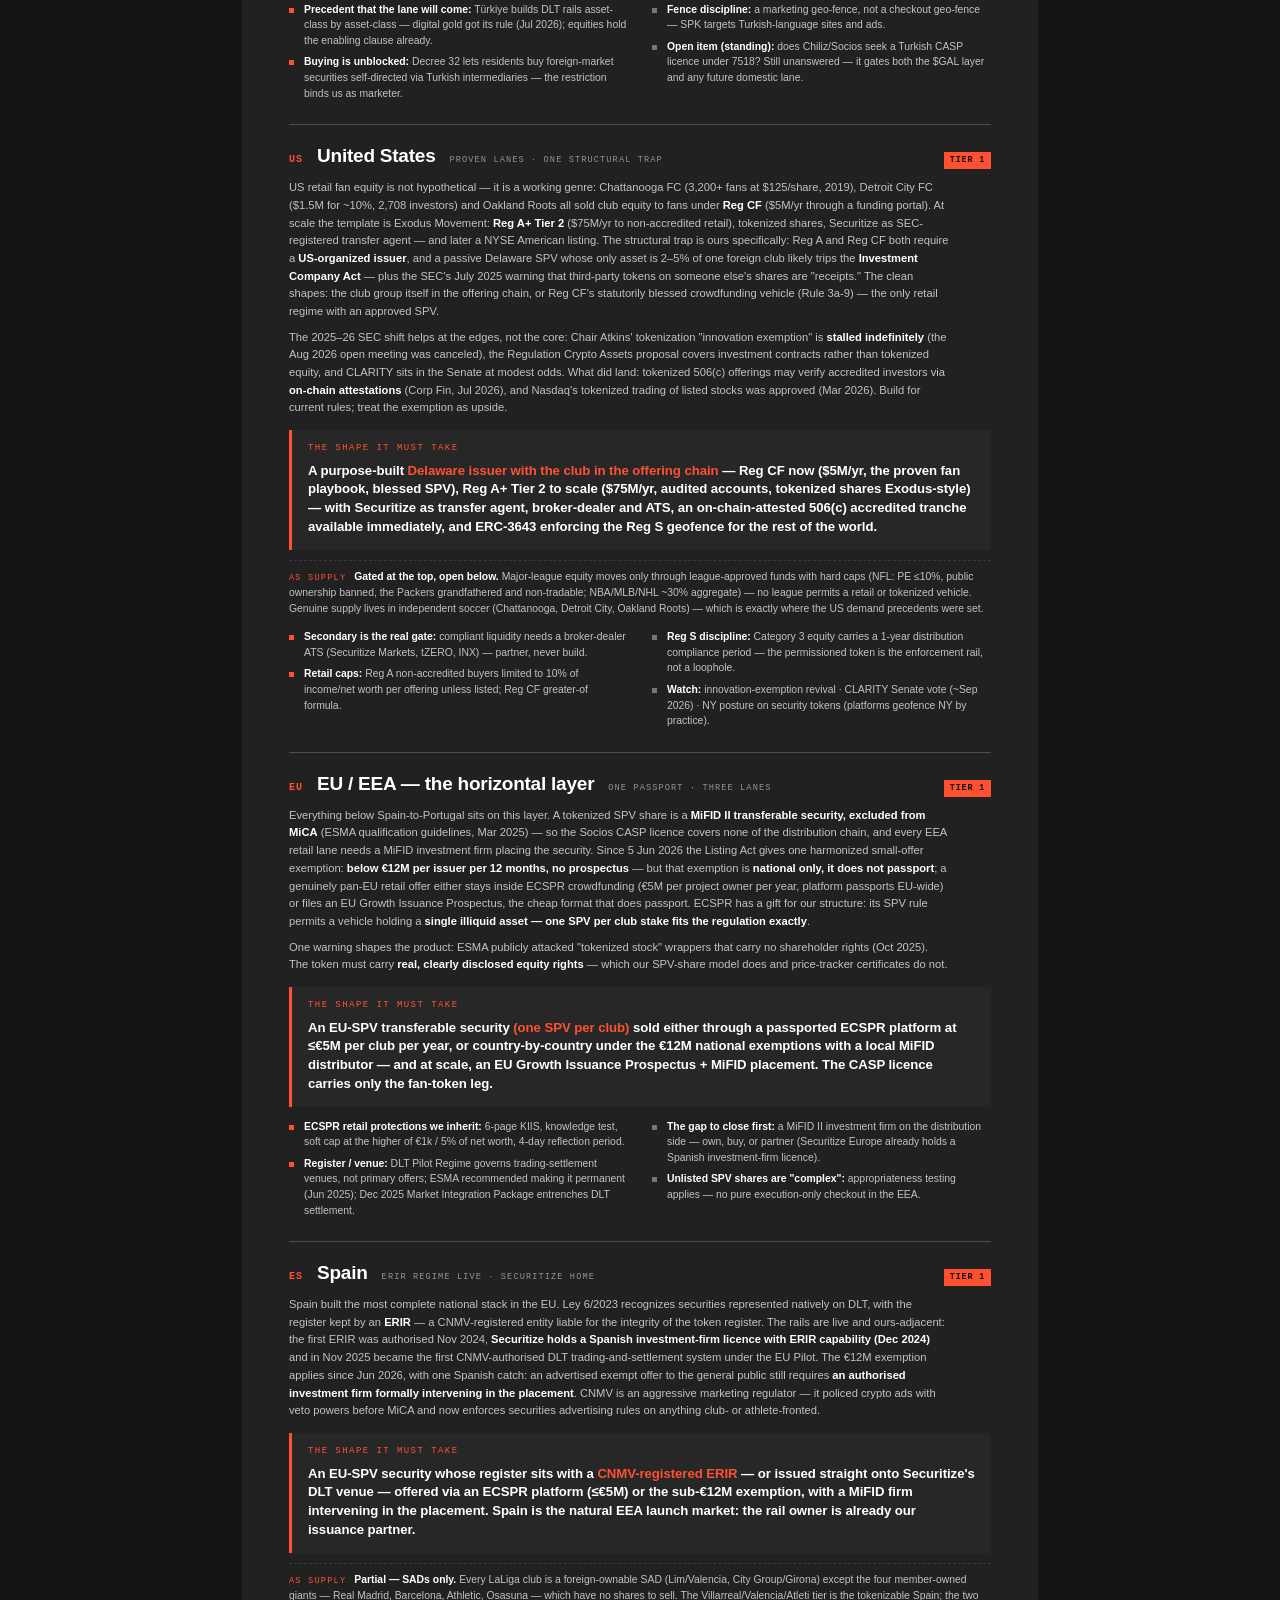
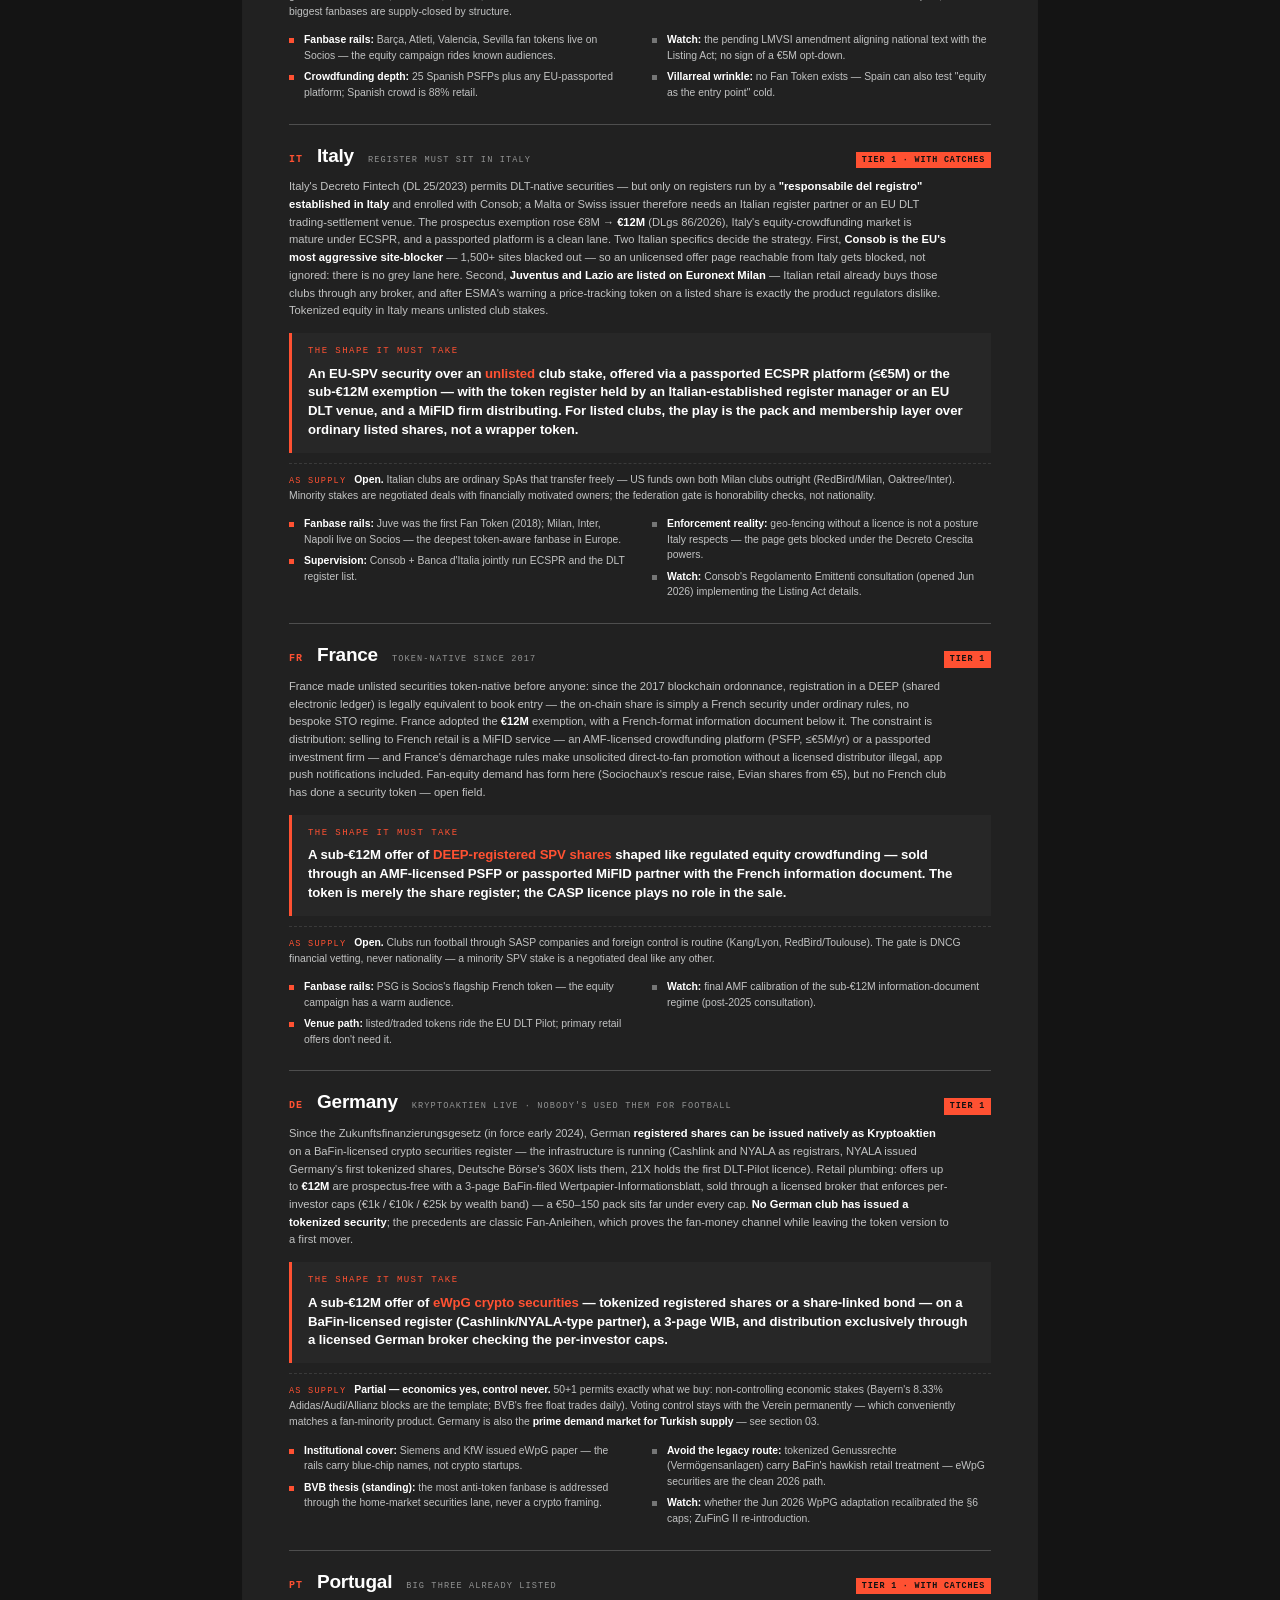
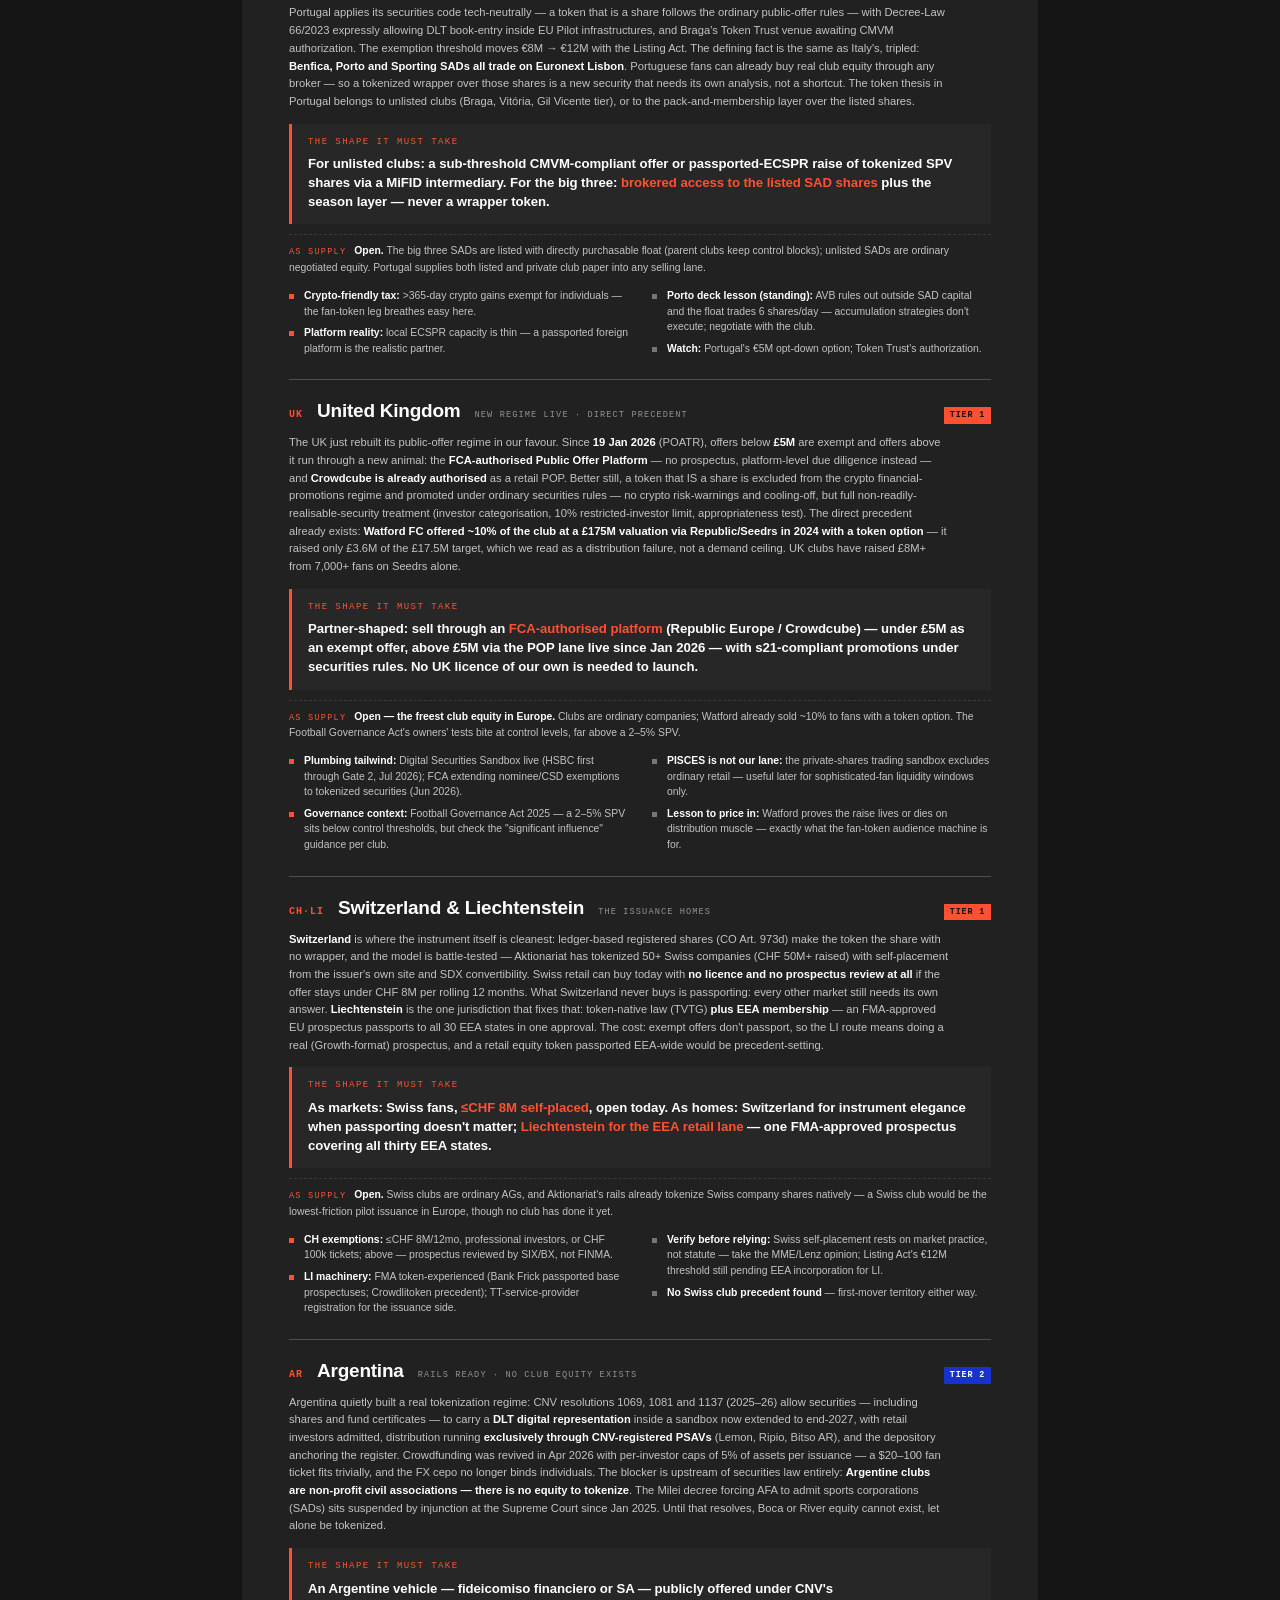
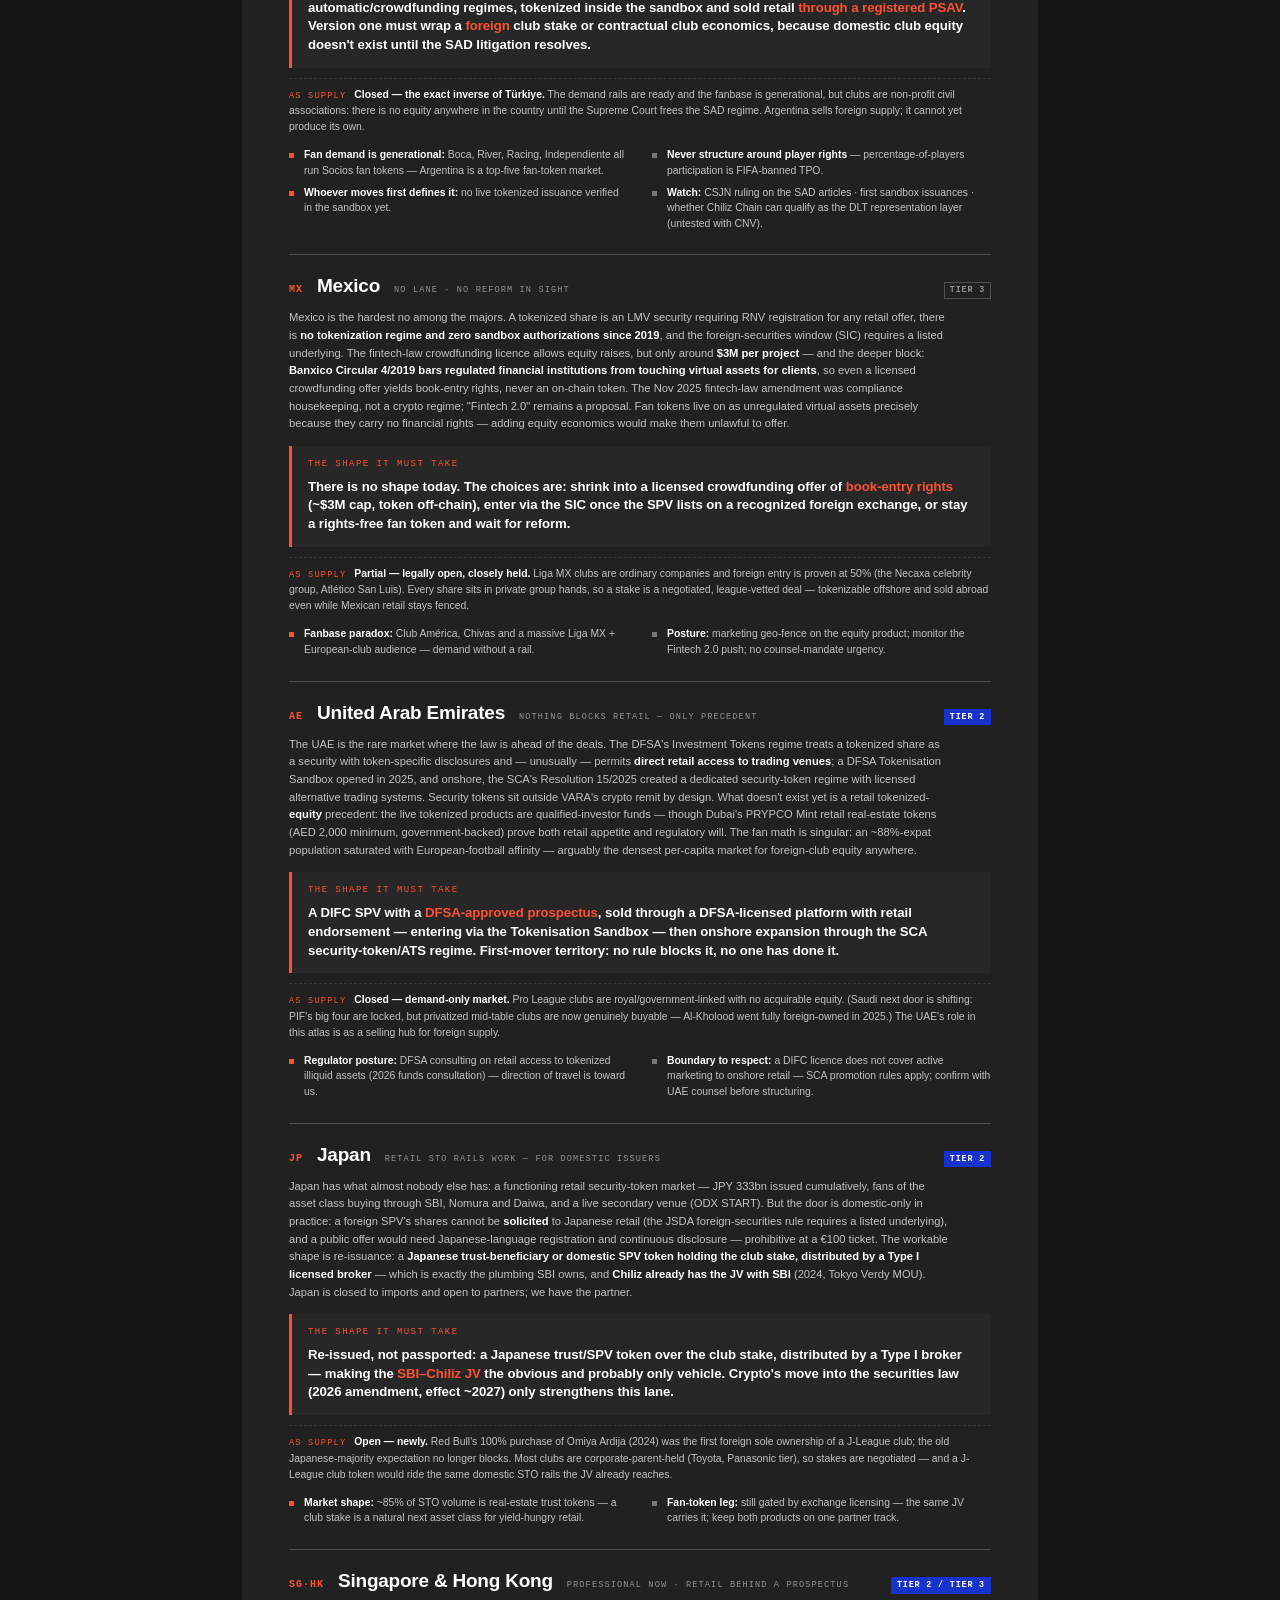
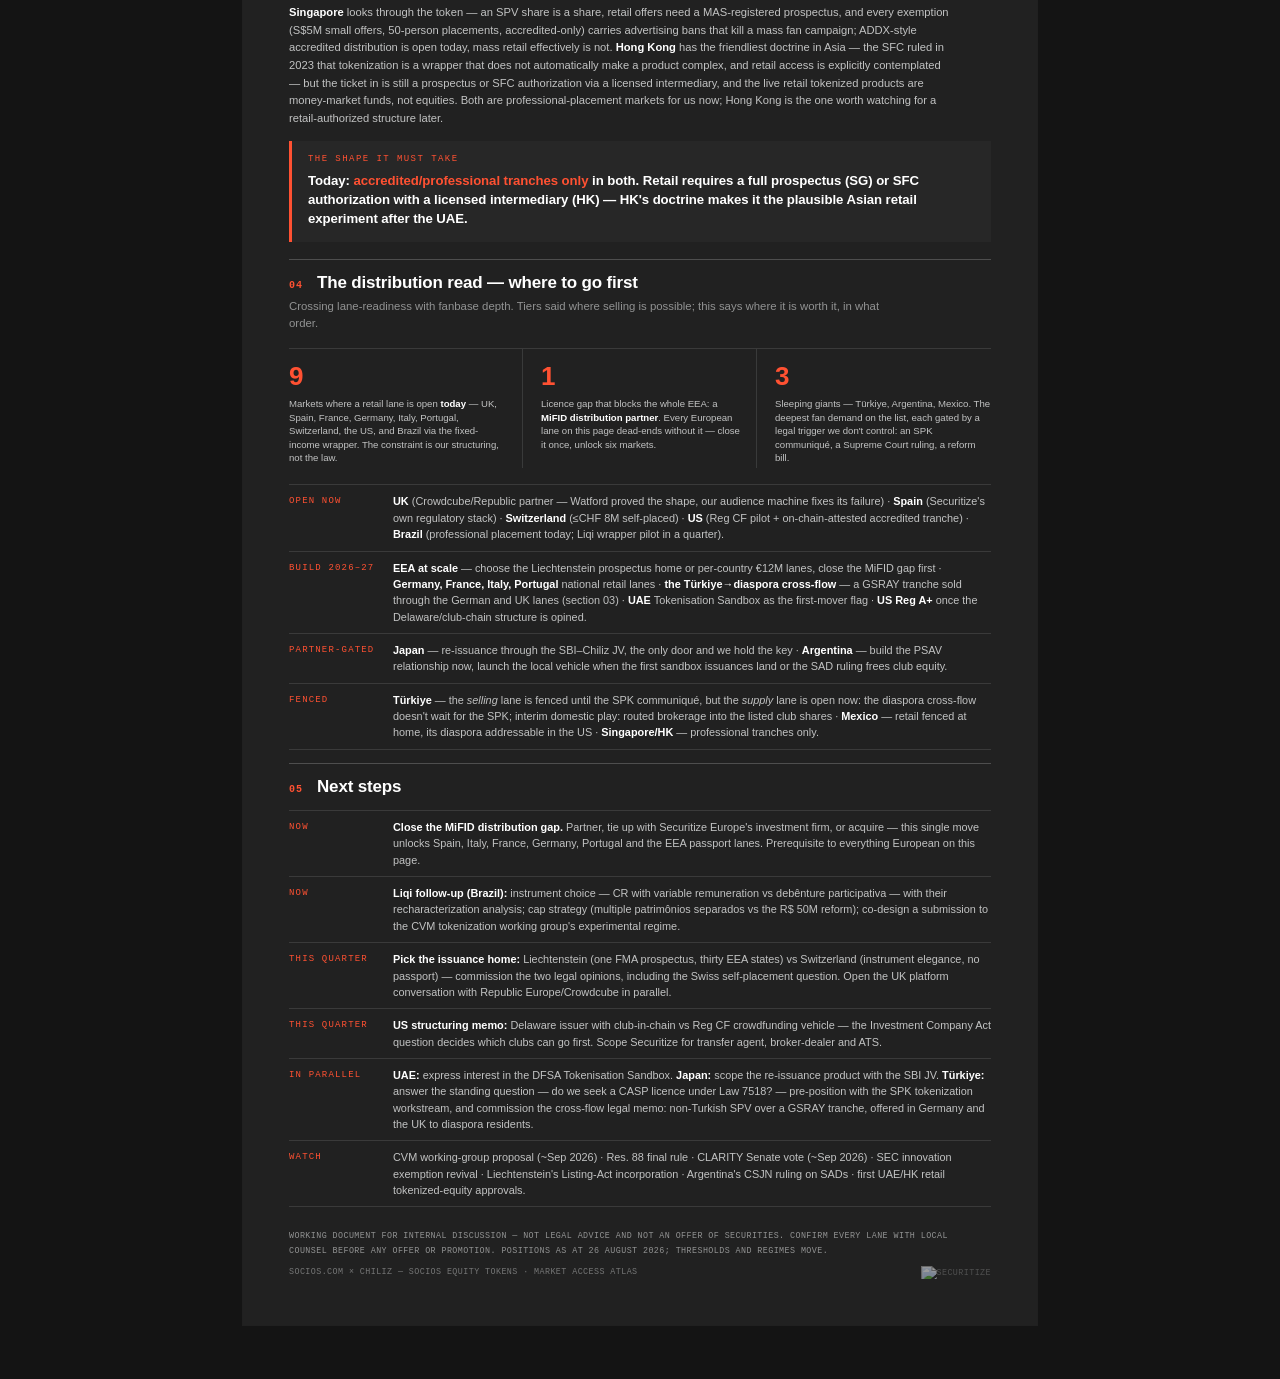
==== commit 928308e1: "feat: add Binance bStocks callout to Brazil section Preempts the inevitable internal question: SPCXB" ====
--- a/atlas.tpl.html
+++ b/atlas.tpl.html
@@ -395,6 +395,10 @@
       <p>A locally issued <span class="amp">fixed-income mirror</span> — a tokenized CR or debênture participativa carrying the equity's economics, issued by a Brazilian securitizadora and sold on a Res. 88 platform: R$ 15M a year today, R$ 50M pending reform. The foreign token itself sells to professionals now, retail never.</p>
     </div>
     <div class="supply"><span class="w">As supply</span><b>Open — the deepest tokenizable club equity in the atlas.</b> The SAF regime (Lei 14.193/2021) was built to sell club equity to investors, foreign included: City Group holds 90% of Bahia, Eagle 90% of Botafogo. A 2–5% SPV stake is trivial — and Brazilian SAF equity can be tokenized offshore and sold worldwide even while home retail waits on the wrapper.</div>
+    <div class="callout">
+      <div class="cap">"But Binance sells SpaceX tokens here" — the question that will come up</div>
+      <p>It does — as an offshore ADGM certificate over the (since June 2026) listed SpaceX shares, distributed to Brazilians as a "crypto asset" with pt-BR pages and a BRL converter. That is not a legal door: the CVM has said on record that <b>a tokenized share is still a share</b>, no VASP licence authorizes it, and offering one to retail is irregular — it survives on enforcement forbearance, and Binance pointedly does not route it through the CVM-licensed broker it owns. A club-partnered, brand-forward product has none of that deniability — which is exactly why the compliant wrapper lane on this page is the moat, not the consolation prize.</p>
+    </div>
     <div class="facts">
       <ul class="tick">
         <li><b>Equity-linked, legally debt:</b> debênture participativa (Lei 6.404 art. 56 — Vale precedent) or CR with performance-linked remuneration (Lei 14.430/2022).</li>
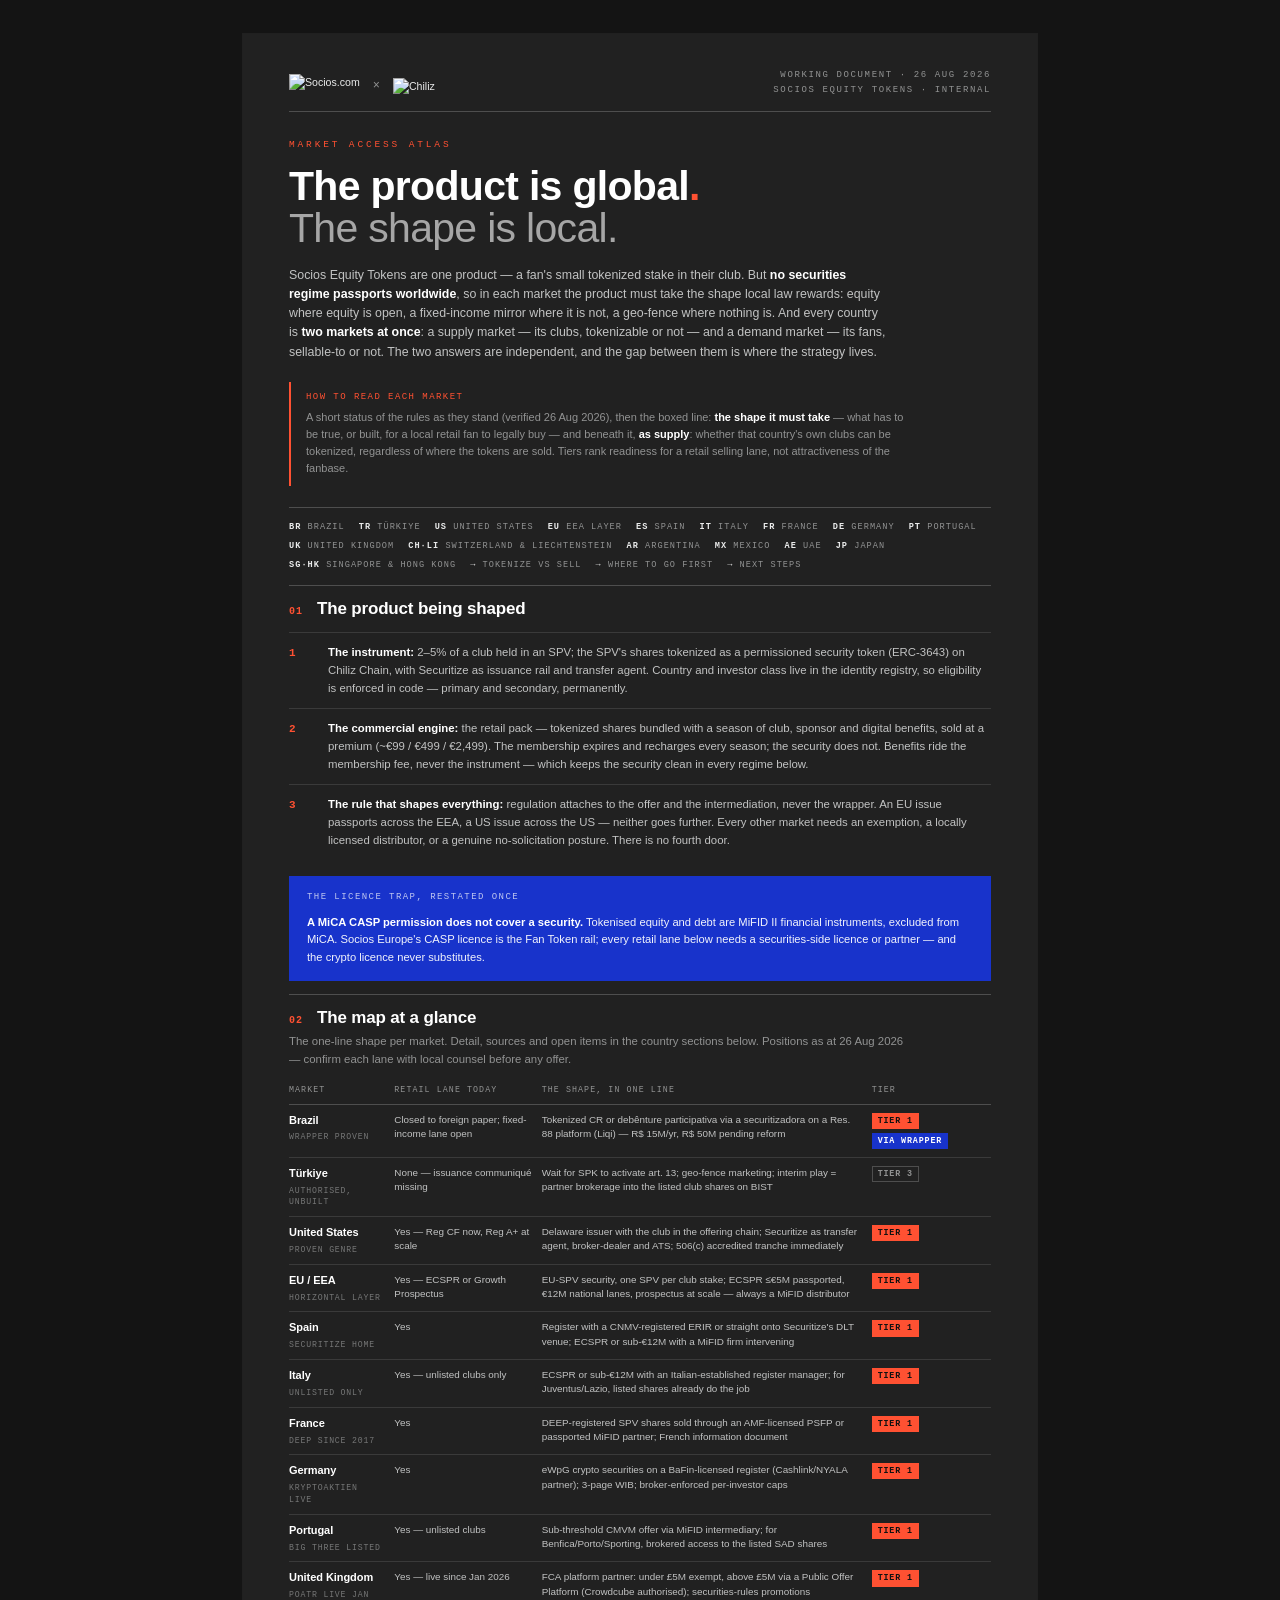
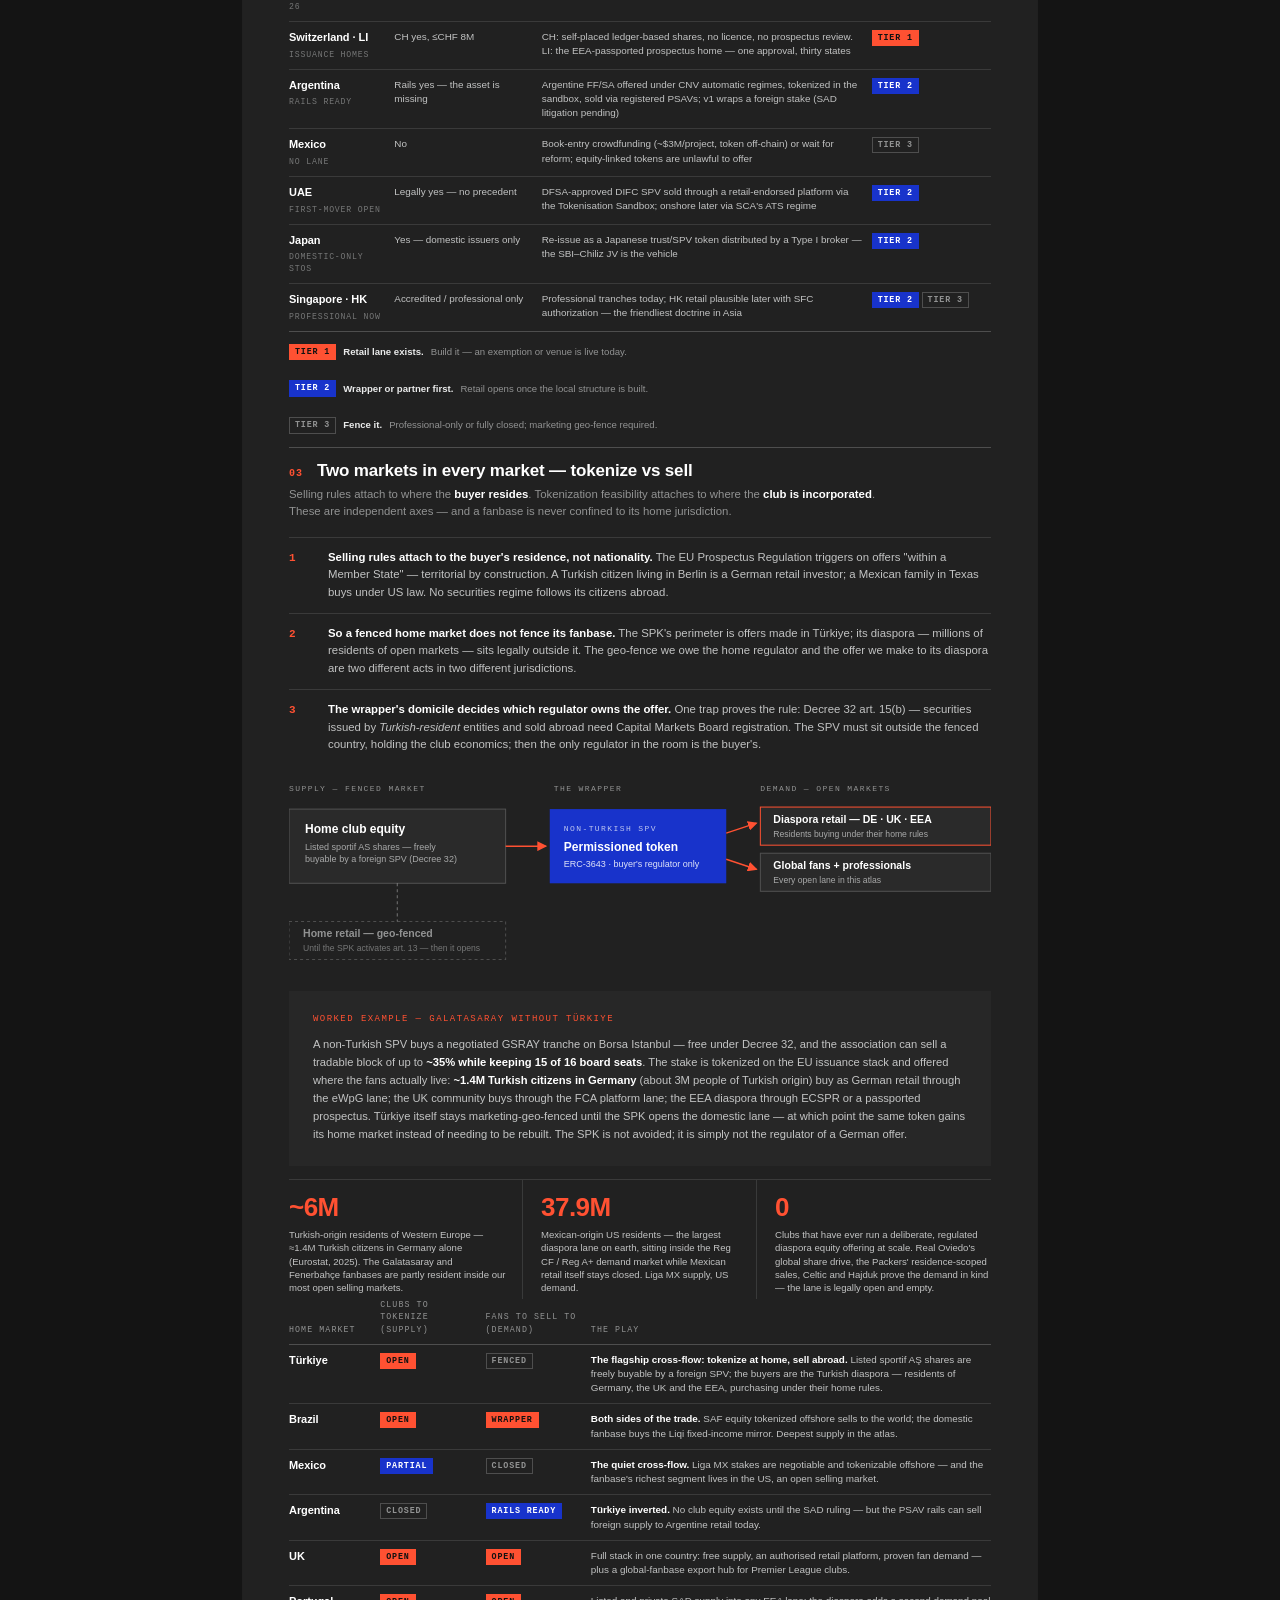
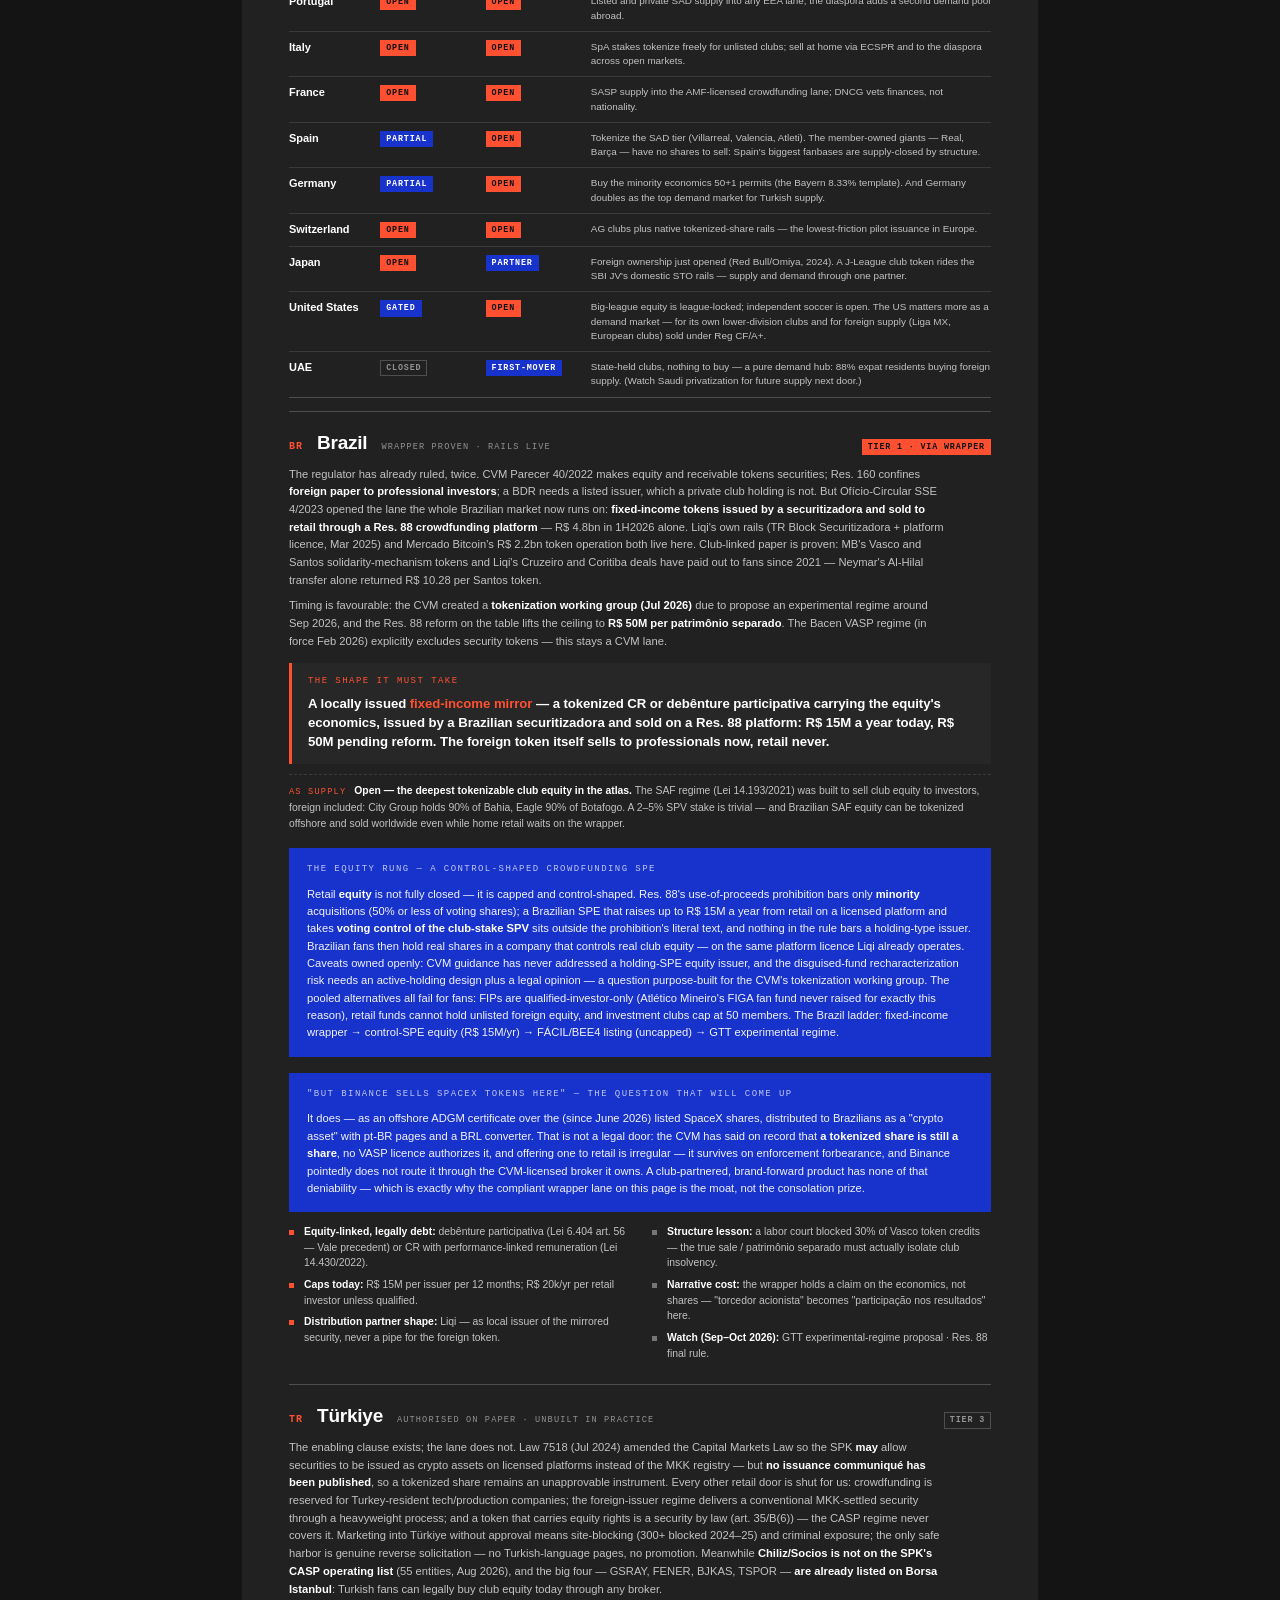
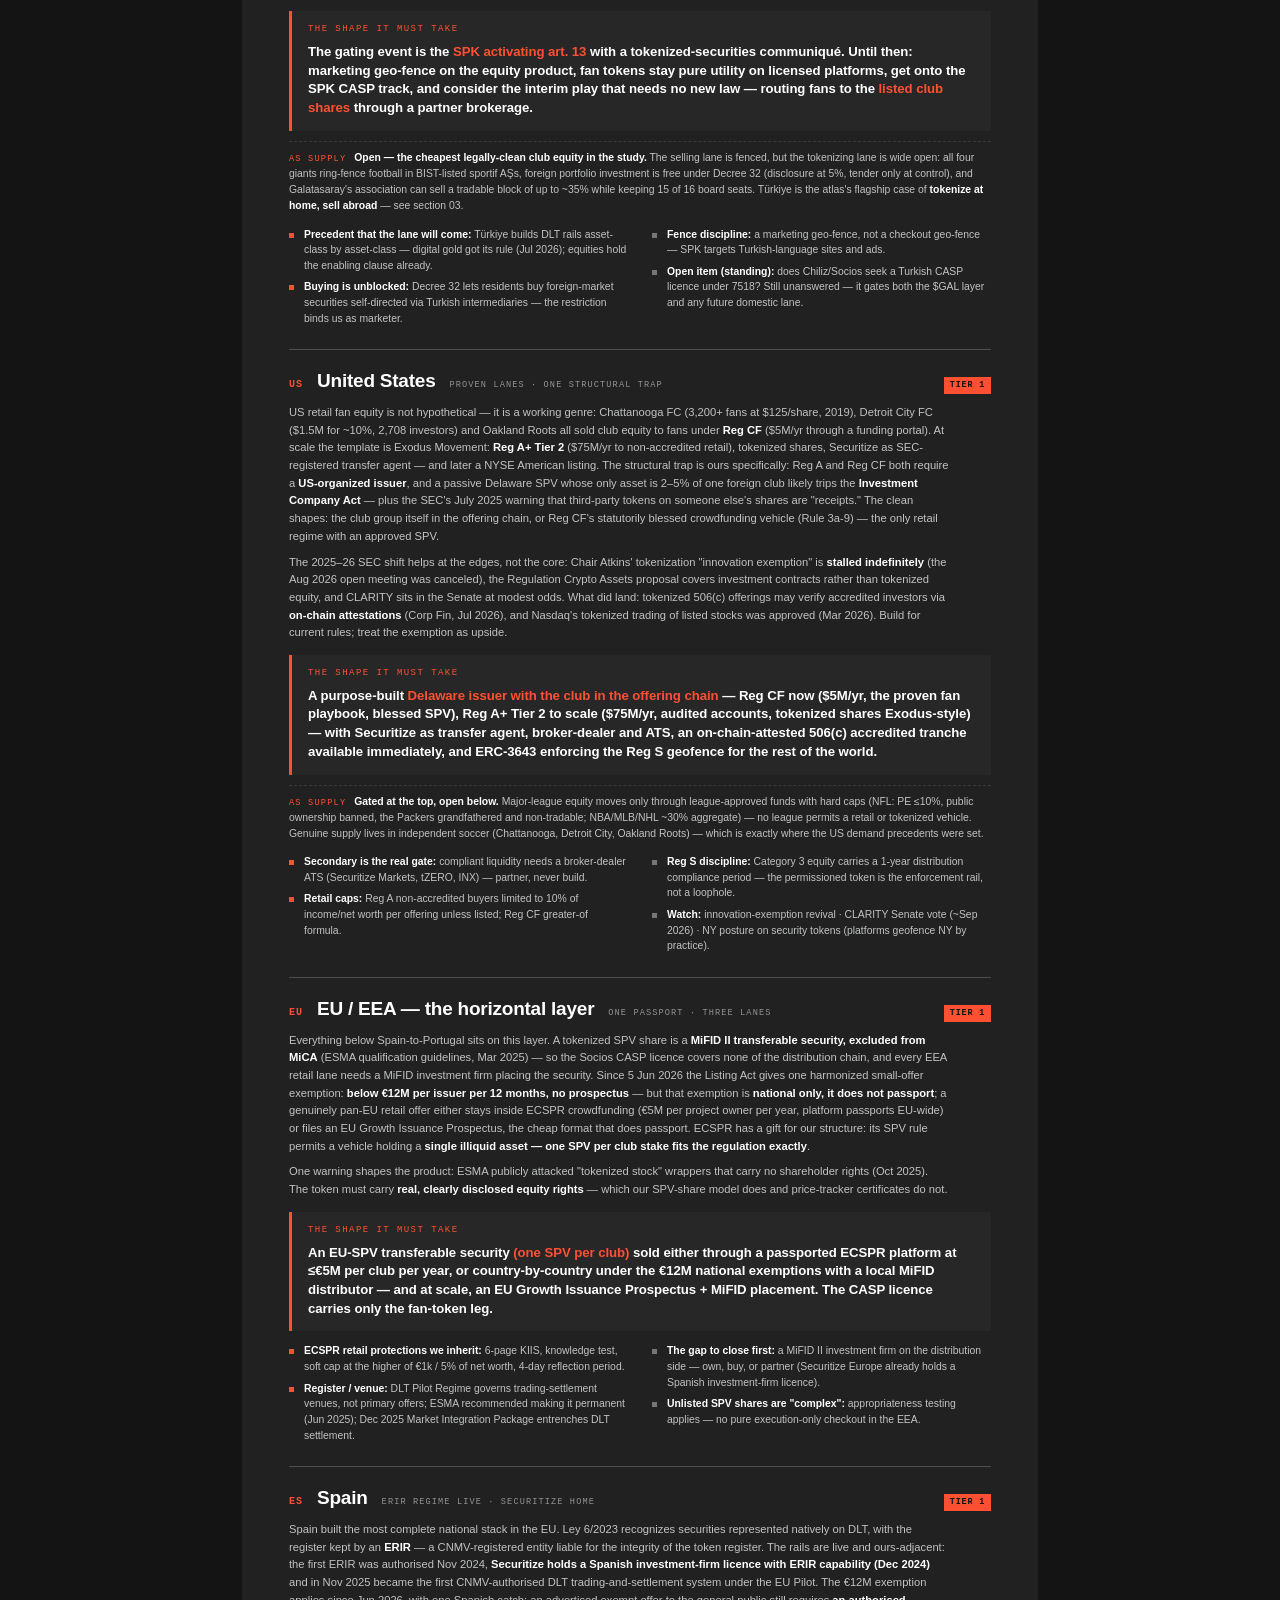
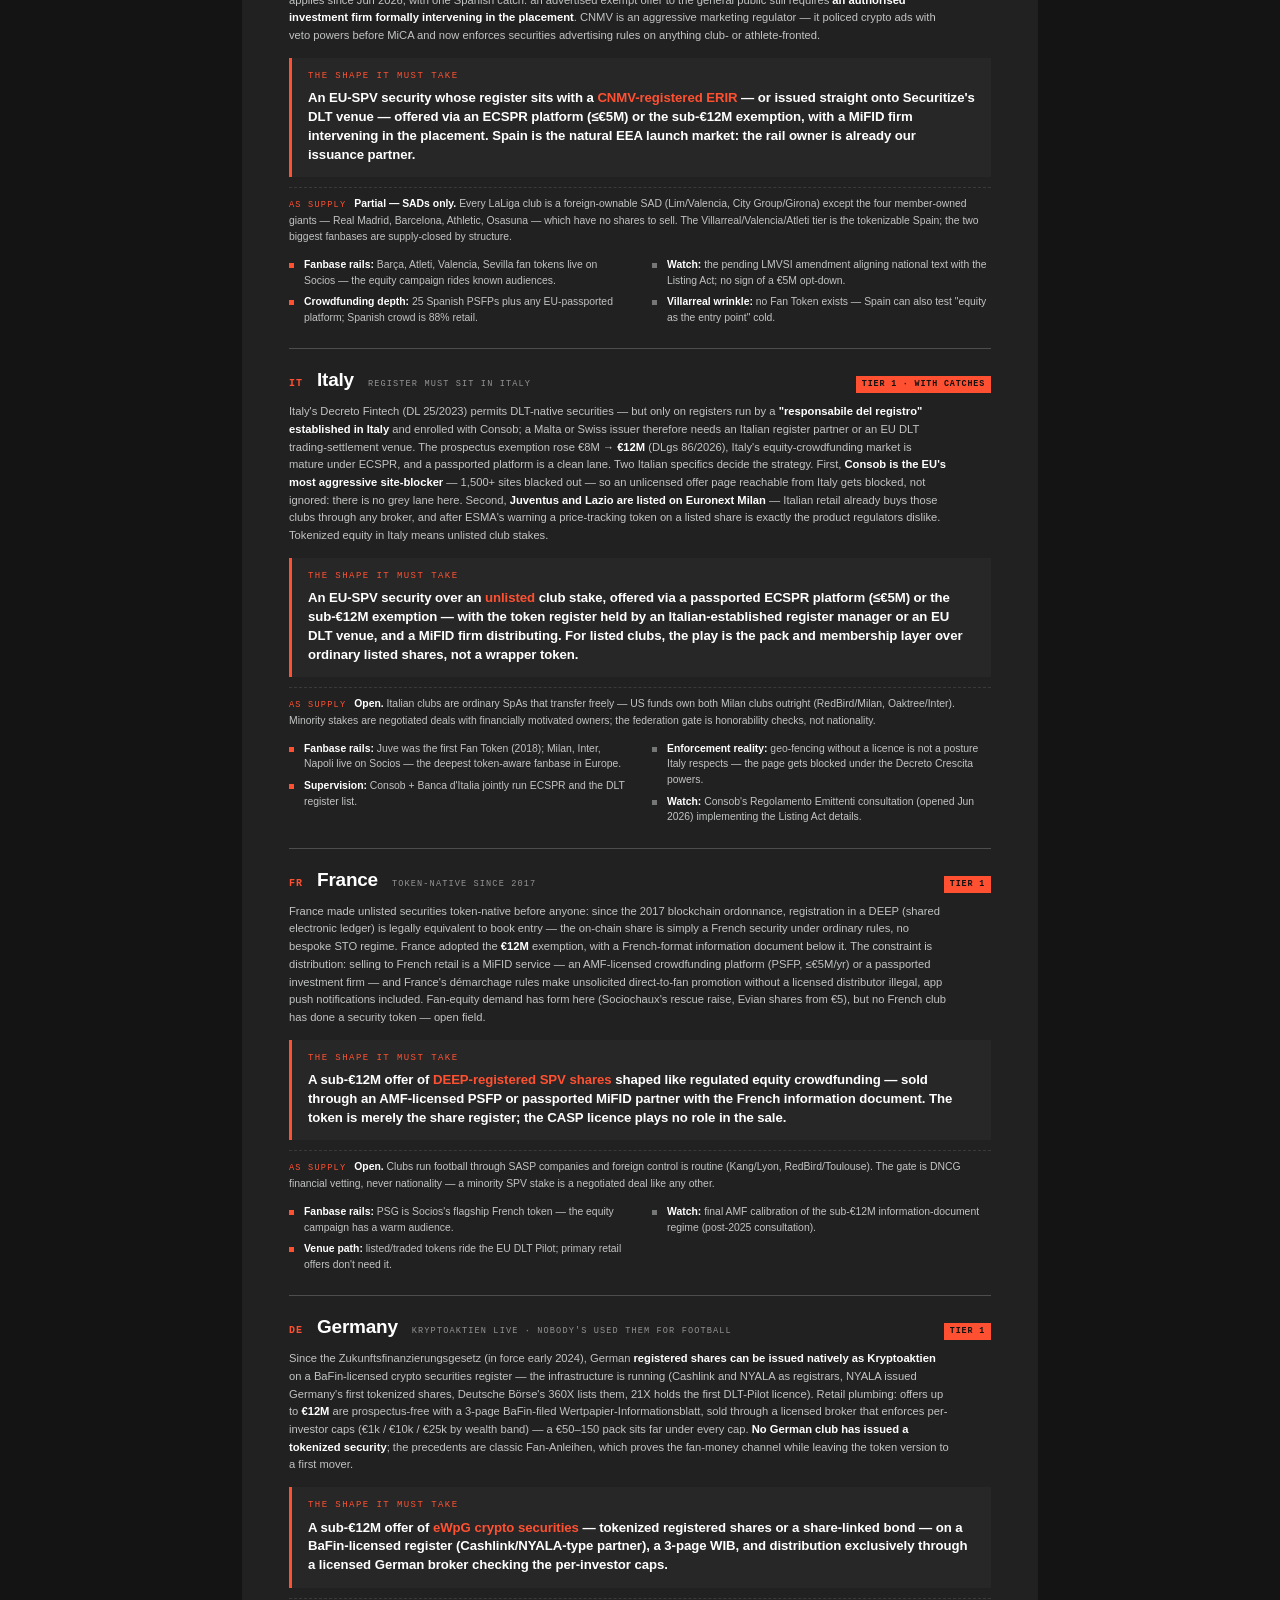
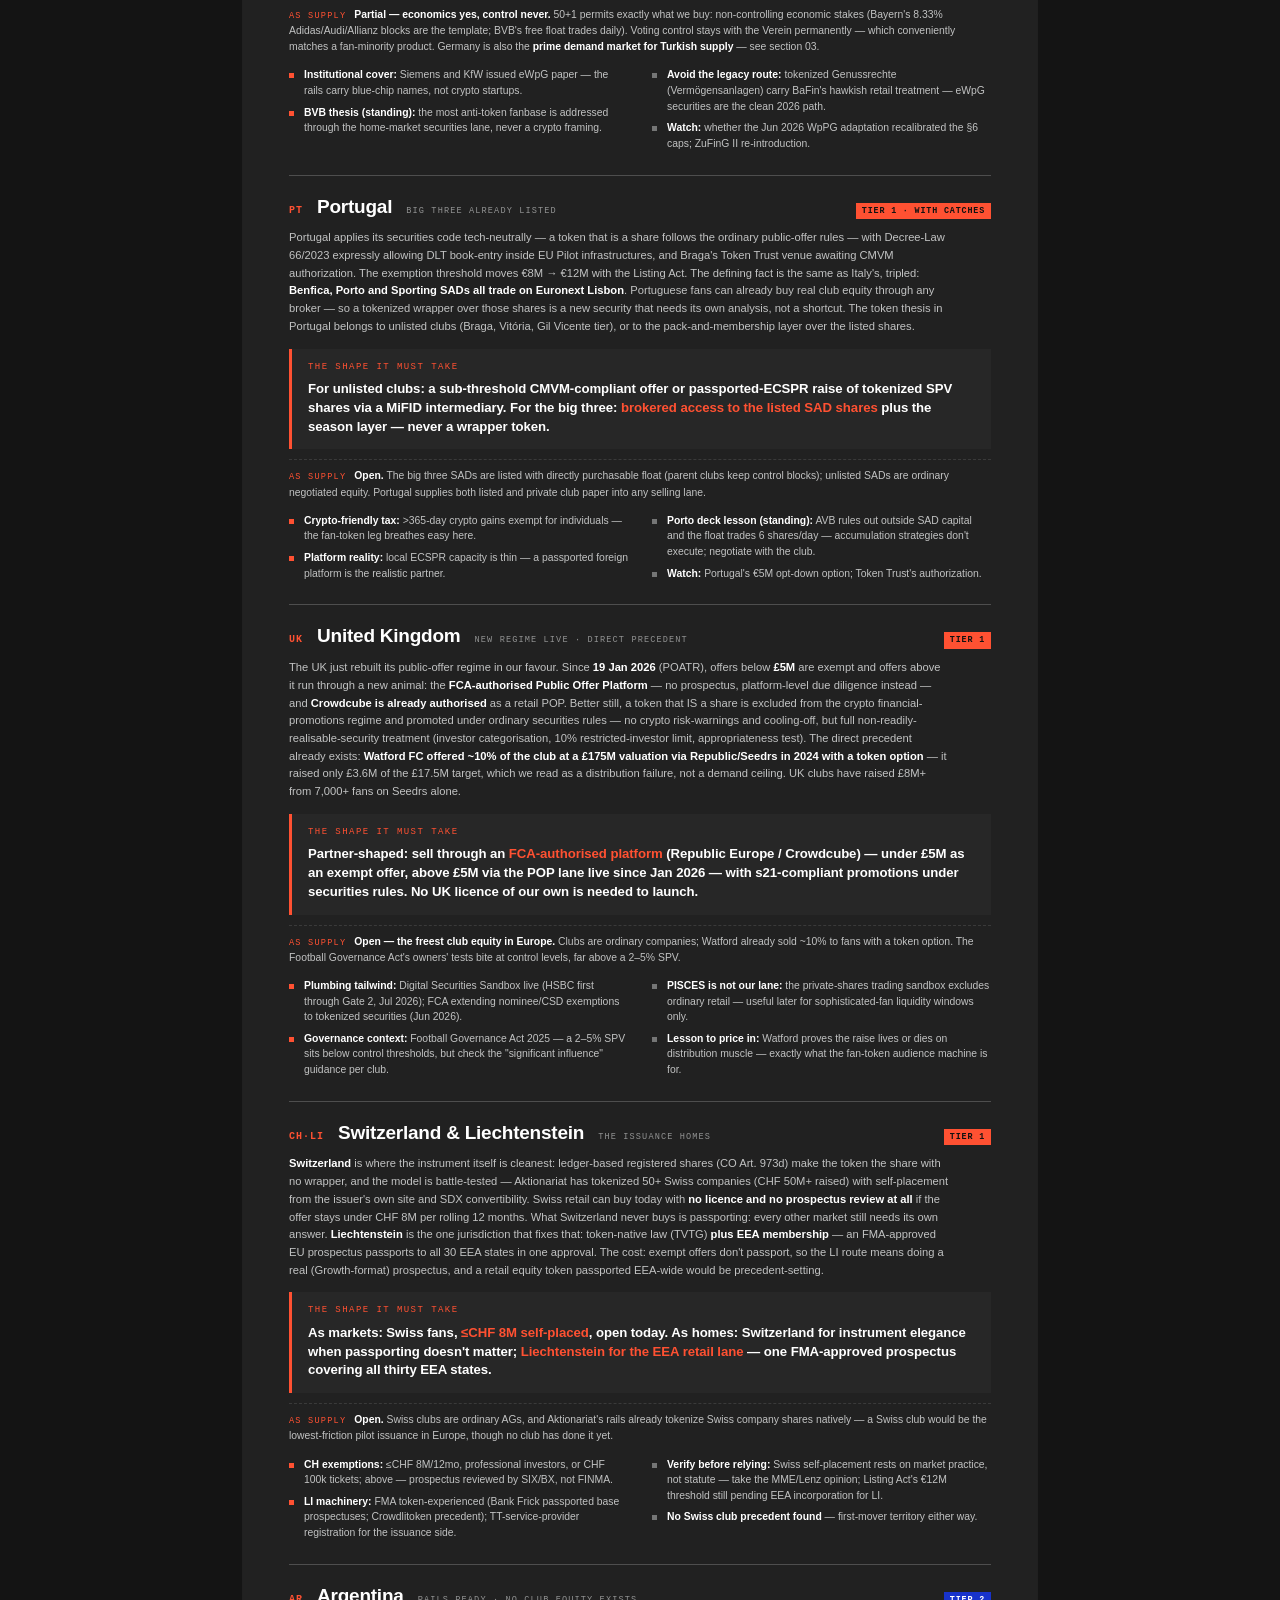
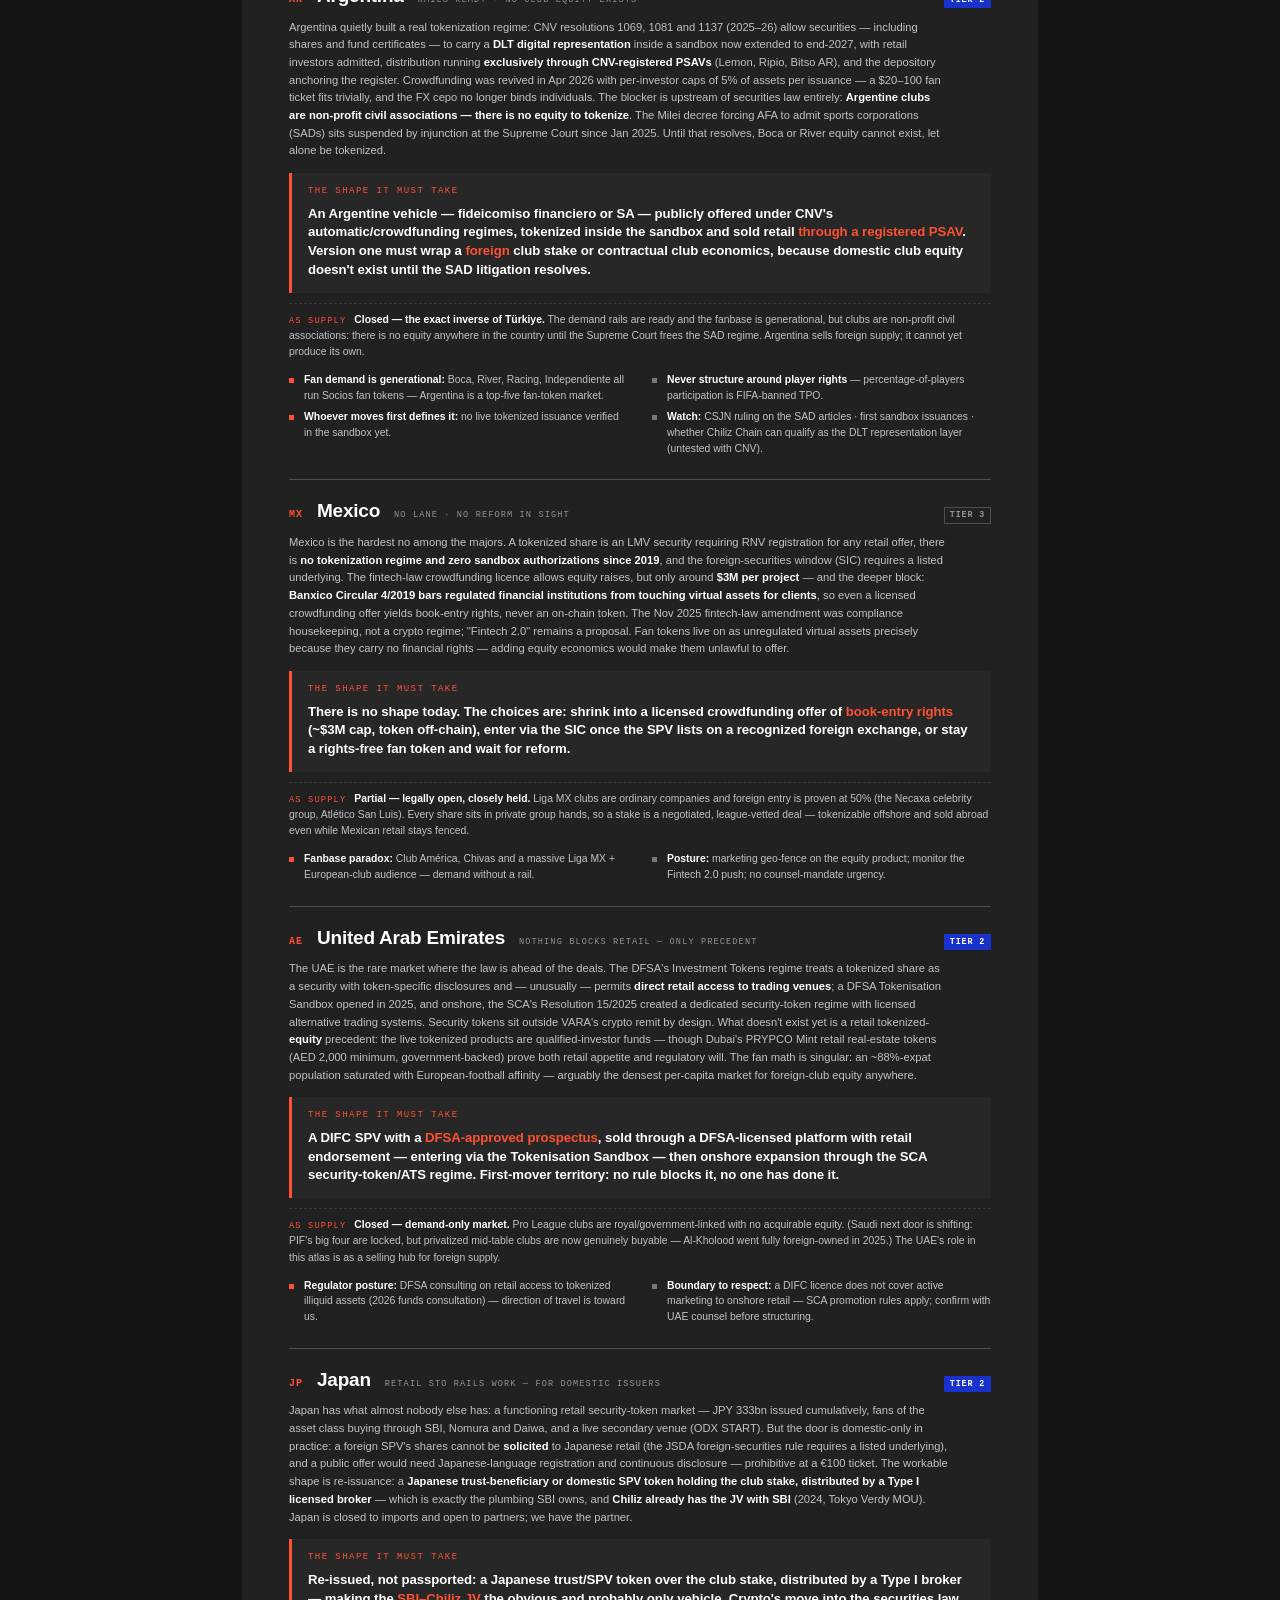
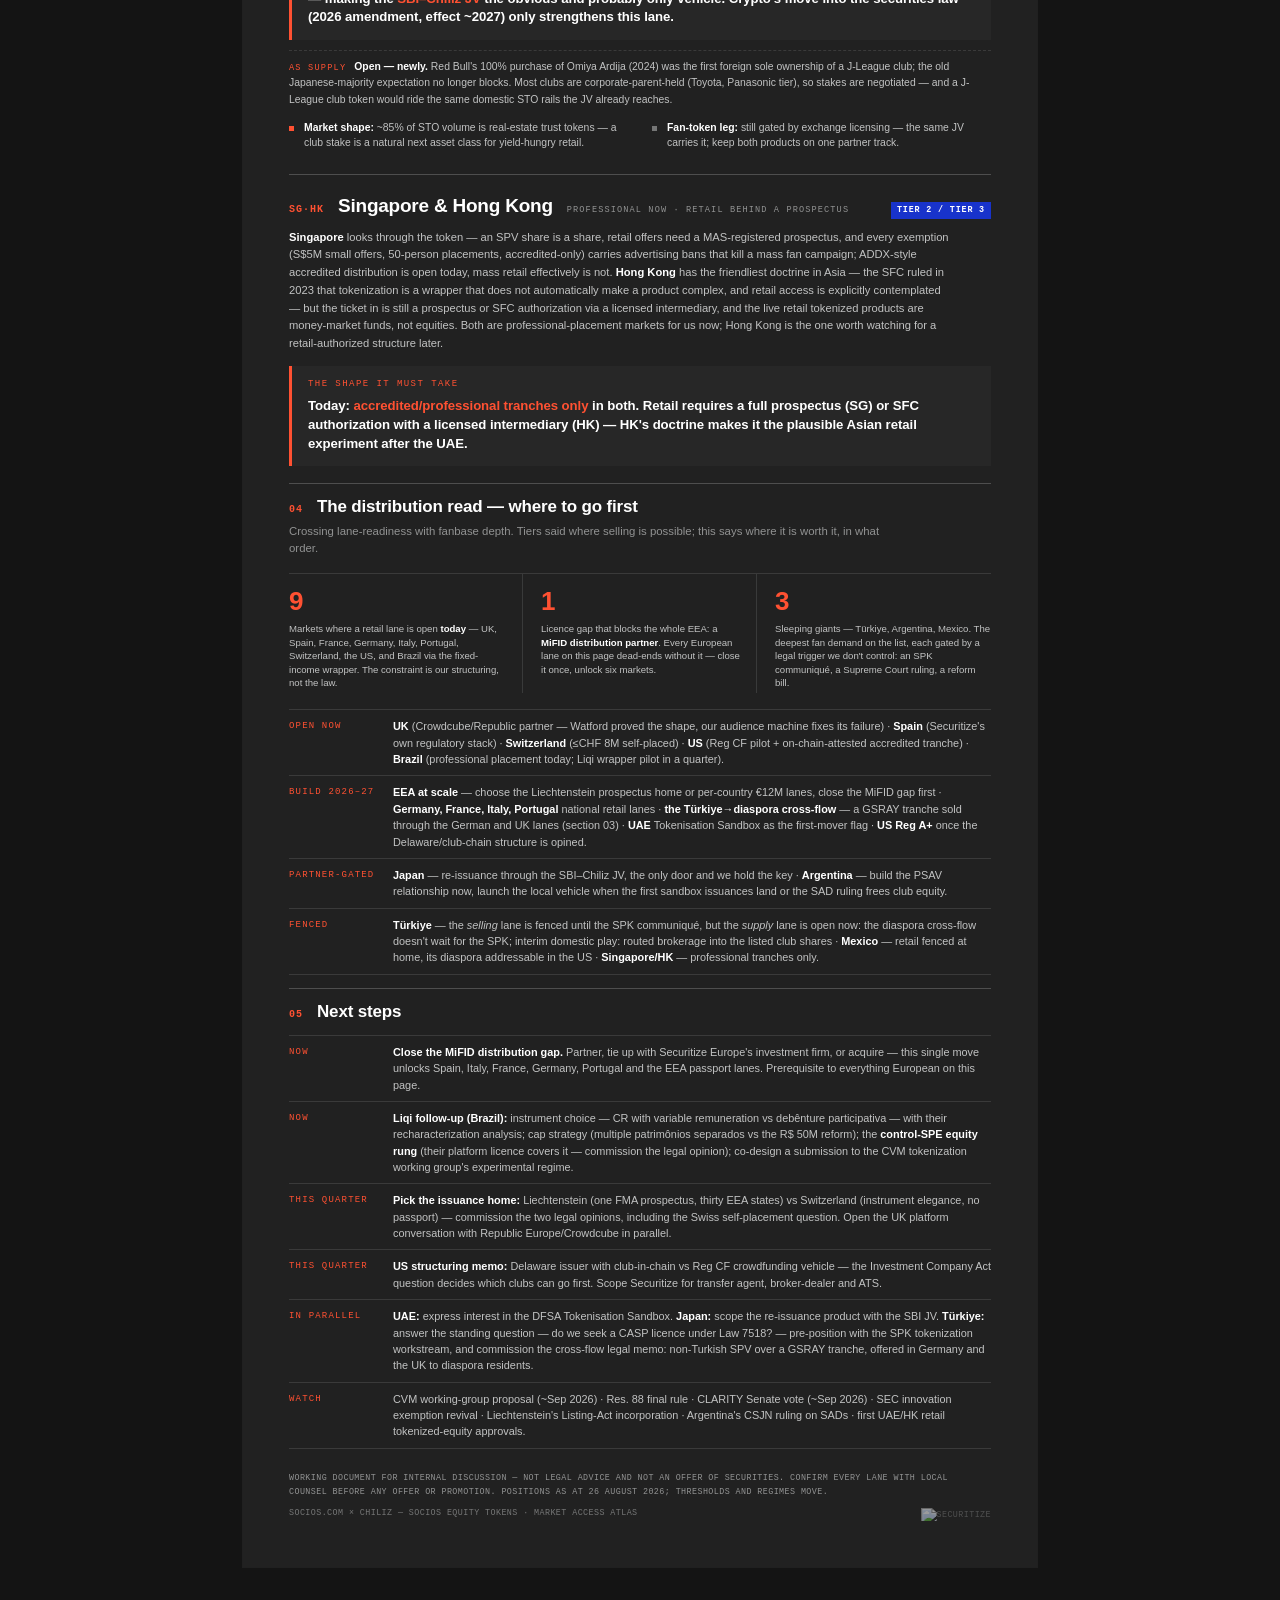
==== commit 873305c9: "feat: Brazil equity rung — Res 88 control-SPE workaround Retail equity is capped and control-shaped," ====
--- a/atlas.tpl.html
+++ b/atlas.tpl.html
@@ -396,6 +396,10 @@
     </div>
     <div class="supply"><span class="w">As supply</span><b>Open — the deepest tokenizable club equity in the atlas.</b> The SAF regime (Lei 14.193/2021) was built to sell club equity to investors, foreign included: City Group holds 90% of Bahia, Eagle 90% of Botafogo. A 2–5% SPV stake is trivial — and Brazilian SAF equity can be tokenized offshore and sold worldwide even while home retail waits on the wrapper.</div>
     <div class="callout">
+      <div class="cap">The equity rung — a control-shaped crowdfunding SPE</div>
+      <p>Retail <b>equity</b> is not fully closed — it is capped and control-shaped. Res. 88's use-of-proceeds prohibition bars only <b>minority</b> acquisitions (50% or less of voting shares); a Brazilian SPE that raises up to R$ 15M a year from retail on a licensed platform and takes <b>voting control of the club-stake SPV</b> sits outside the prohibition's literal text, and nothing in the rule bars a holding-type issuer. Brazilian fans then hold real shares in a company that controls real club equity — on the same platform licence Liqi already operates. Caveats owned openly: CVM guidance has never addressed a holding-SPE equity issuer, and the disguised-fund recharacterization risk needs an active-holding design plus a legal opinion — a question purpose-built for the CVM's tokenization working group. The pooled alternatives all fail for fans: FIPs are qualified-investor-only (Atlético Mineiro's FIGA fan fund never raised for exactly this reason), retail funds cannot hold unlisted foreign equity, and investment clubs cap at 50 members. The Brazil ladder: fixed-income wrapper → control-SPE equity (R$ 15M/yr) → FÁCIL/BEE4 listing (uncapped) → GTT experimental regime.</p>
+    </div>
+    <div class="callout">
       <div class="cap">"But Binance sells SpaceX tokens here" — the question that will come up</div>
       <p>It does — as an offshore ADGM certificate over the (since June 2026) listed SpaceX shares, distributed to Brazilians as a "crypto asset" with pt-BR pages and a BRL converter. That is not a legal door: the CVM has said on record that <b>a tokenized share is still a share</b>, no VASP licence authorizes it, and offering one to retail is irregular — it survives on enforcement forbearance, and Binance pointedly does not route it through the CVM-licensed broker it owns. A club-partnered, brand-forward product has none of that deniability — which is exactly why the compliant wrapper lane on this page is the moat, not the consolation prize.</p>
     </div>
@@ -748,7 +752,7 @@
     <div class="sec-head"><div class="sec-n">05</div><h2>Next steps</h2></div>
     <div class="steps">
       <div class="step"><div class="w">Now</div><div class="t"><b>Close the MiFID distribution gap.</b> Partner, tie up with Securitize Europe's investment firm, or acquire — this single move unlocks Spain, Italy, France, Germany, Portugal and the EEA passport lanes. Prerequisite to everything European on this page.</div></div>
-      <div class="step"><div class="w">Now</div><div class="t"><b>Liqi follow-up (Brazil):</b> instrument choice — CR with variable remuneration vs debênture participativa — with their recharacterization analysis; cap strategy (multiple patrimônios separados vs the R$ 50M reform); co-design a submission to the CVM tokenization working group's experimental regime.</div></div>
+      <div class="step"><div class="w">Now</div><div class="t"><b>Liqi follow-up (Brazil):</b> instrument choice — CR with variable remuneration vs debênture participativa — with their recharacterization analysis; cap strategy (multiple patrimônios separados vs the R$ 50M reform); the <b>control-SPE equity rung</b> (their platform licence covers it — commission the legal opinion); co-design a submission to the CVM tokenization working group's experimental regime.</div></div>
       <div class="step"><div class="w">This quarter</div><div class="t"><b>Pick the issuance home:</b> Liechtenstein (one FMA prospectus, thirty EEA states) vs Switzerland (instrument elegance, no passport) — commission the two legal opinions, including the Swiss self-placement question. Open the UK platform conversation with Republic Europe/Crowdcube in parallel.</div></div>
       <div class="step"><div class="w">This quarter</div><div class="t"><b>US structuring memo:</b> Delaware issuer with club-in-chain vs Reg CF crowdfunding vehicle — the Investment Company Act question decides which clubs can go first. Scope Securitize for transfer agent, broker-dealer and ATS.</div></div>
       <div class="step"><div class="w">In parallel</div><div class="t"><b>UAE:</b> express interest in the DFSA Tokenisation Sandbox. <b>Japan:</b> scope the re-issuance product with the SBI JV. <b>Türkiye:</b> answer the standing question — do we seek a CASP licence under Law 7518? — pre-position with the SPK tokenization workstream, and commission the cross-flow legal memo: non-Turkish SPV over a GSRAY tranche, offered in Germany and the UK to diaspora residents.</div></div>
